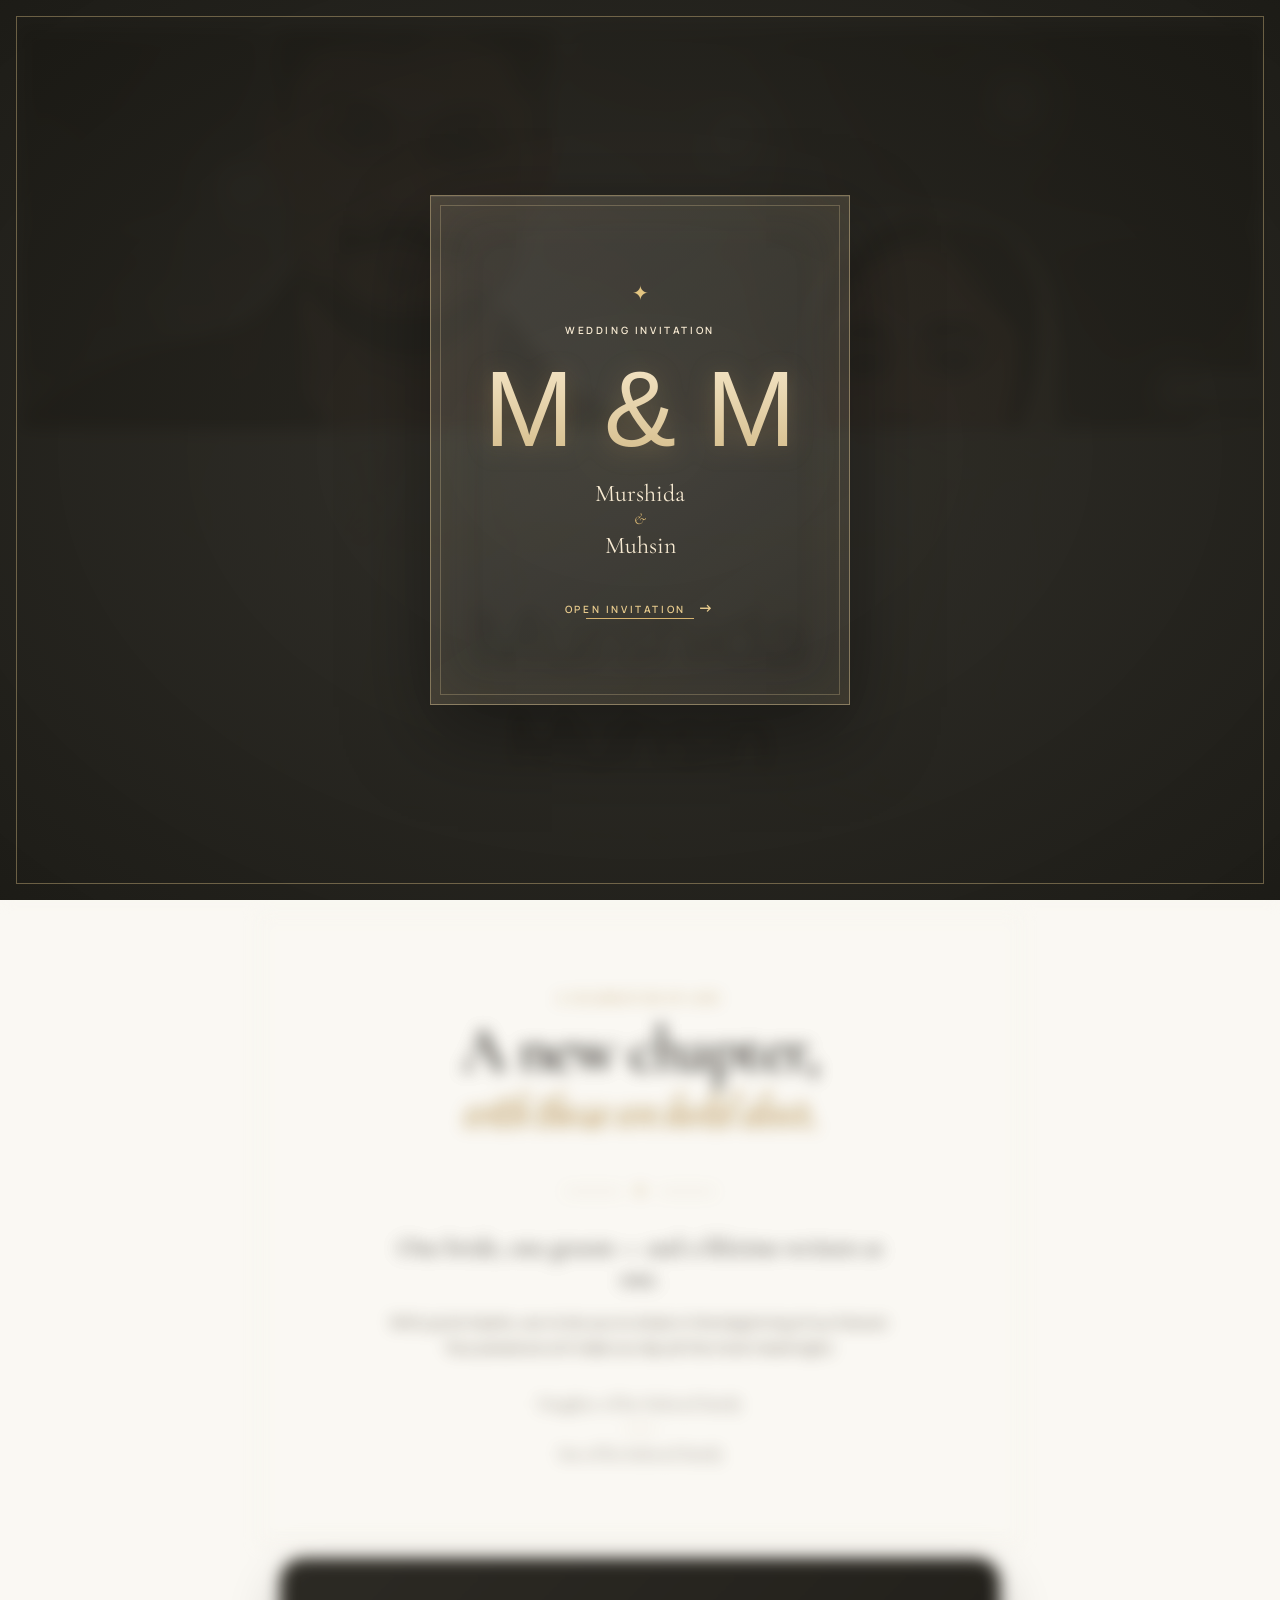
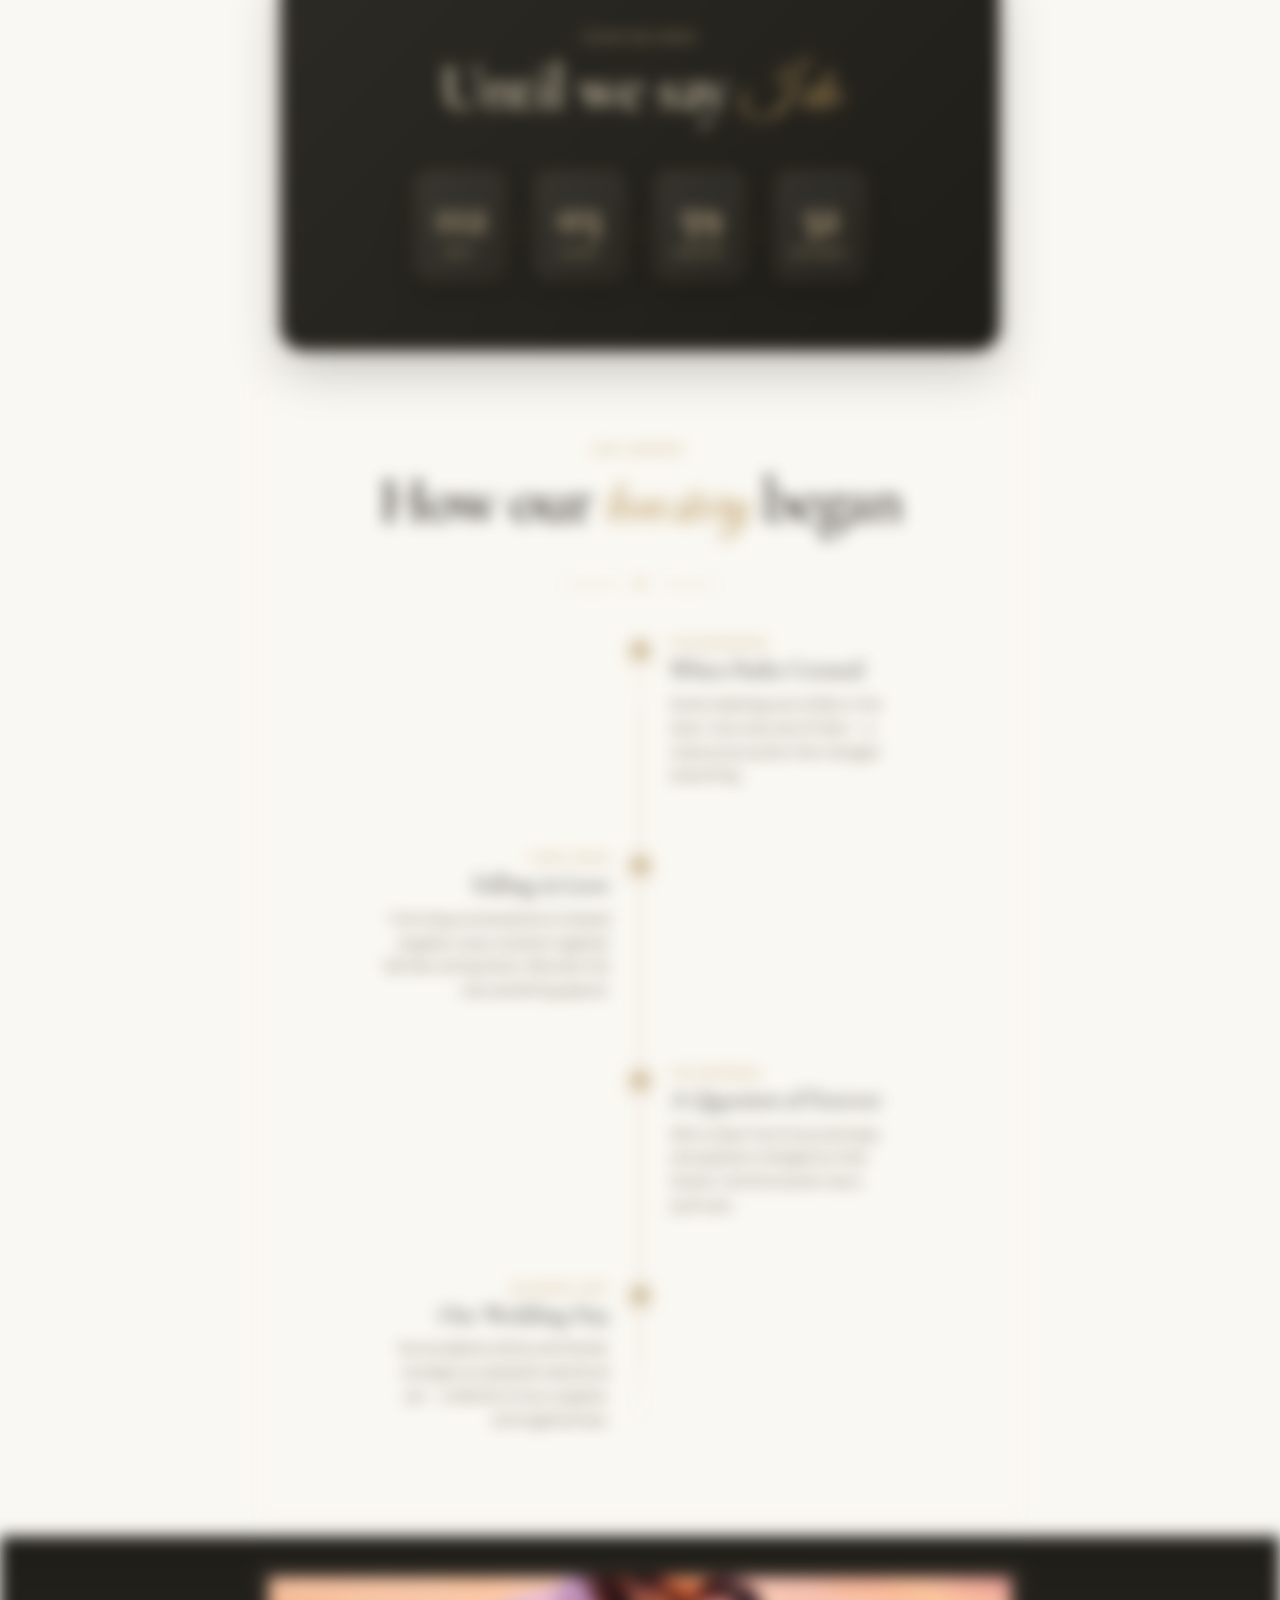
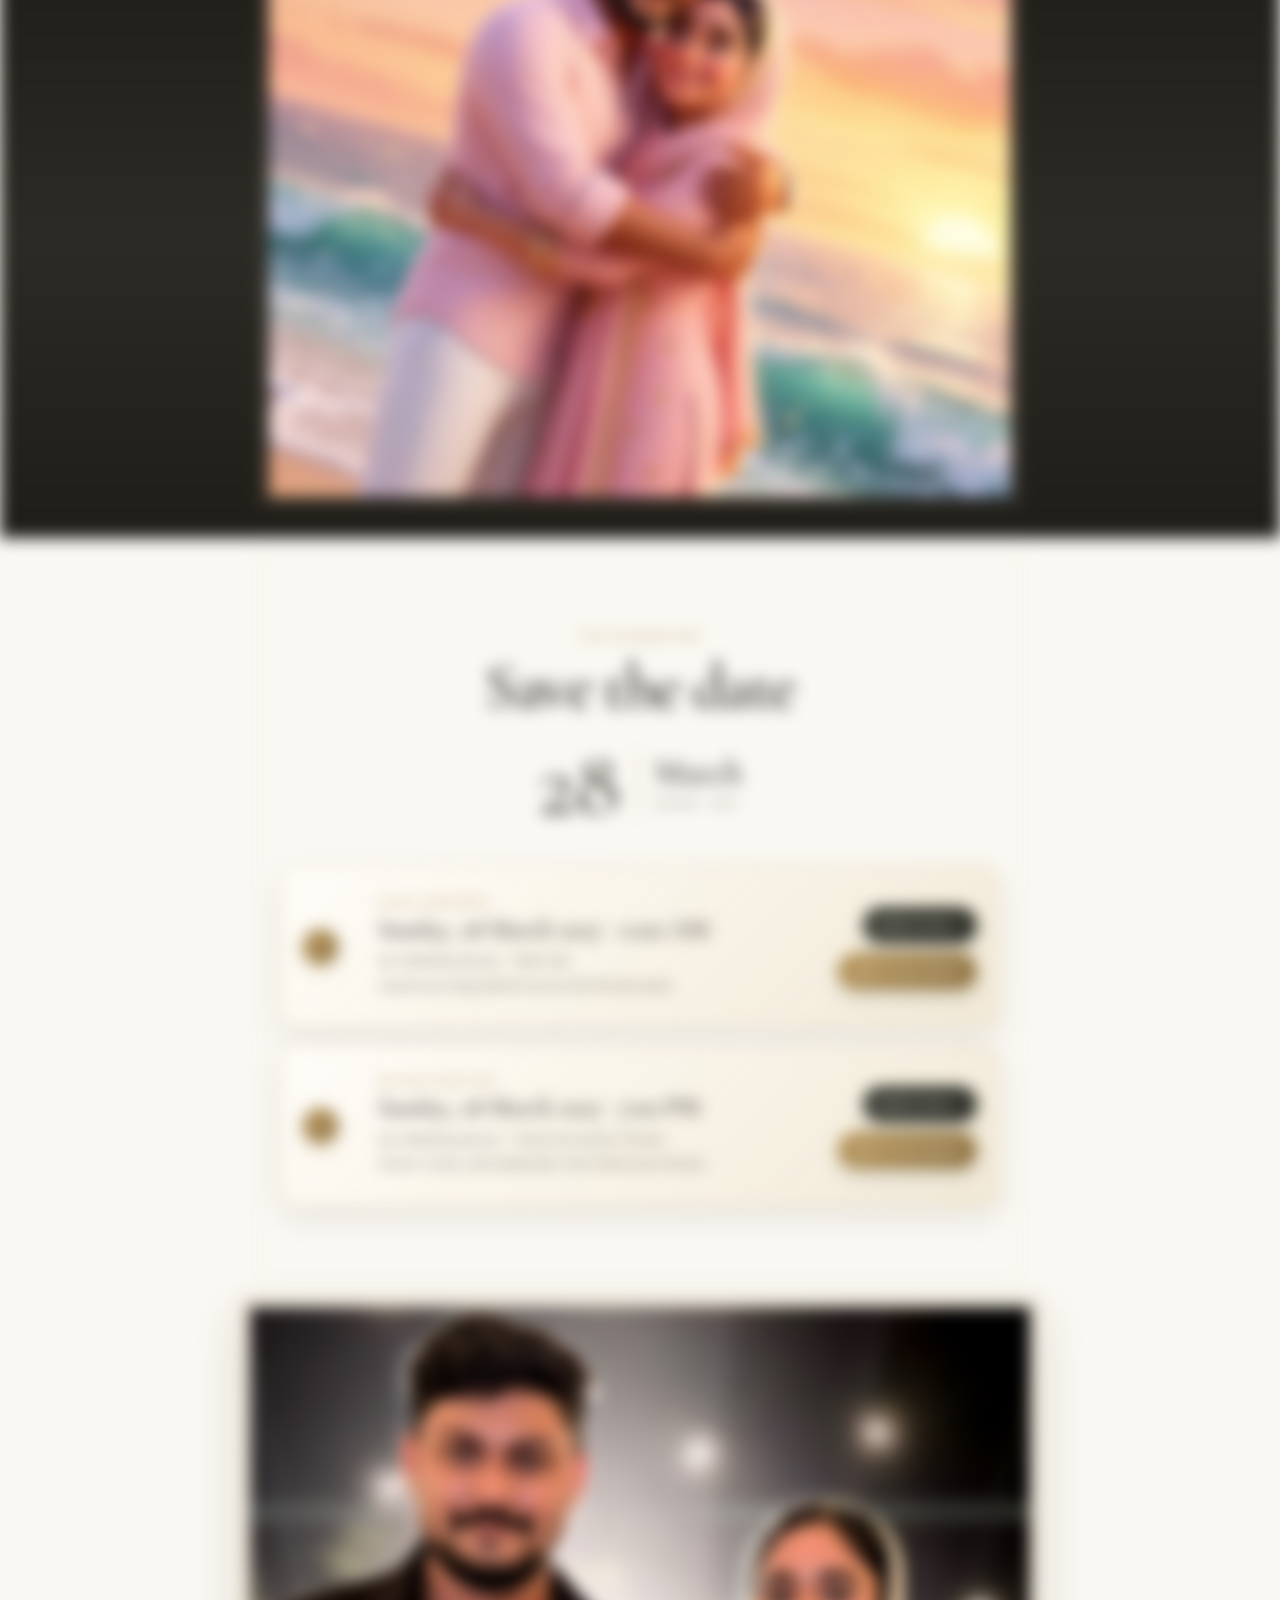
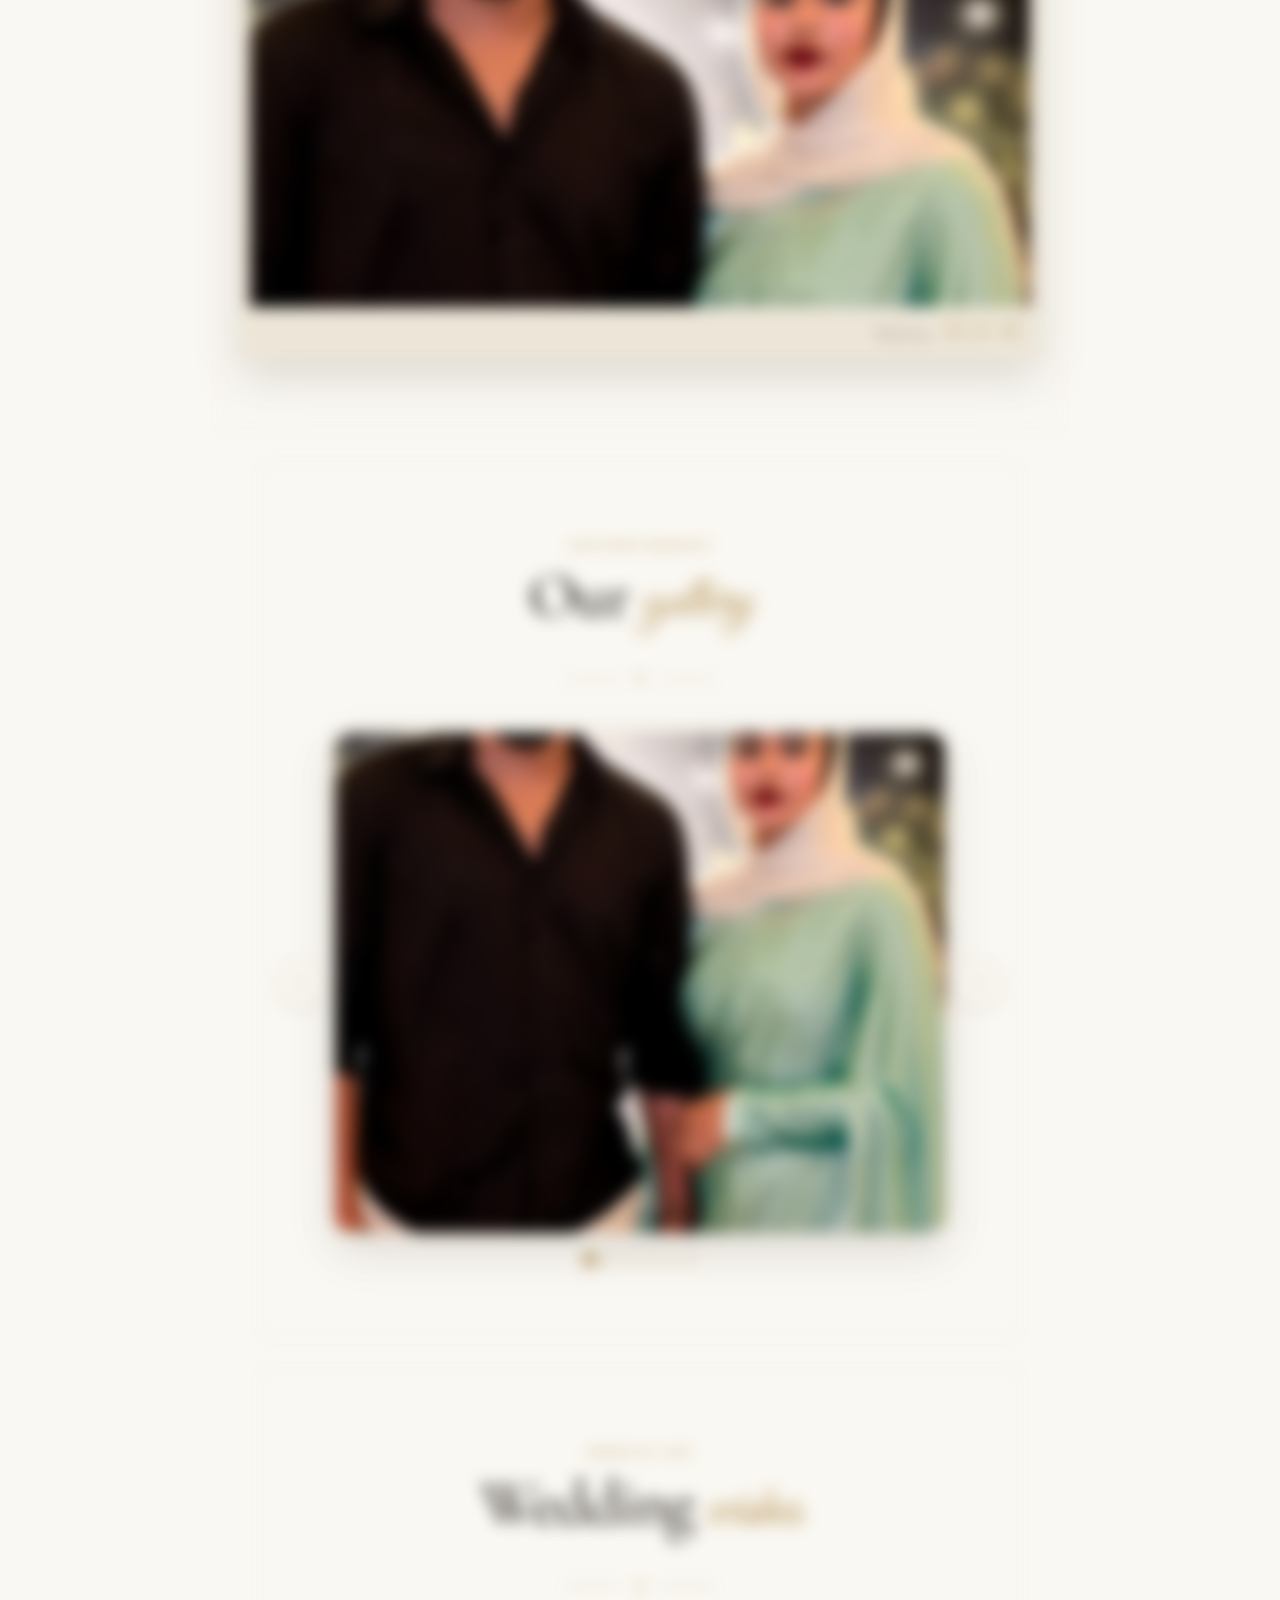
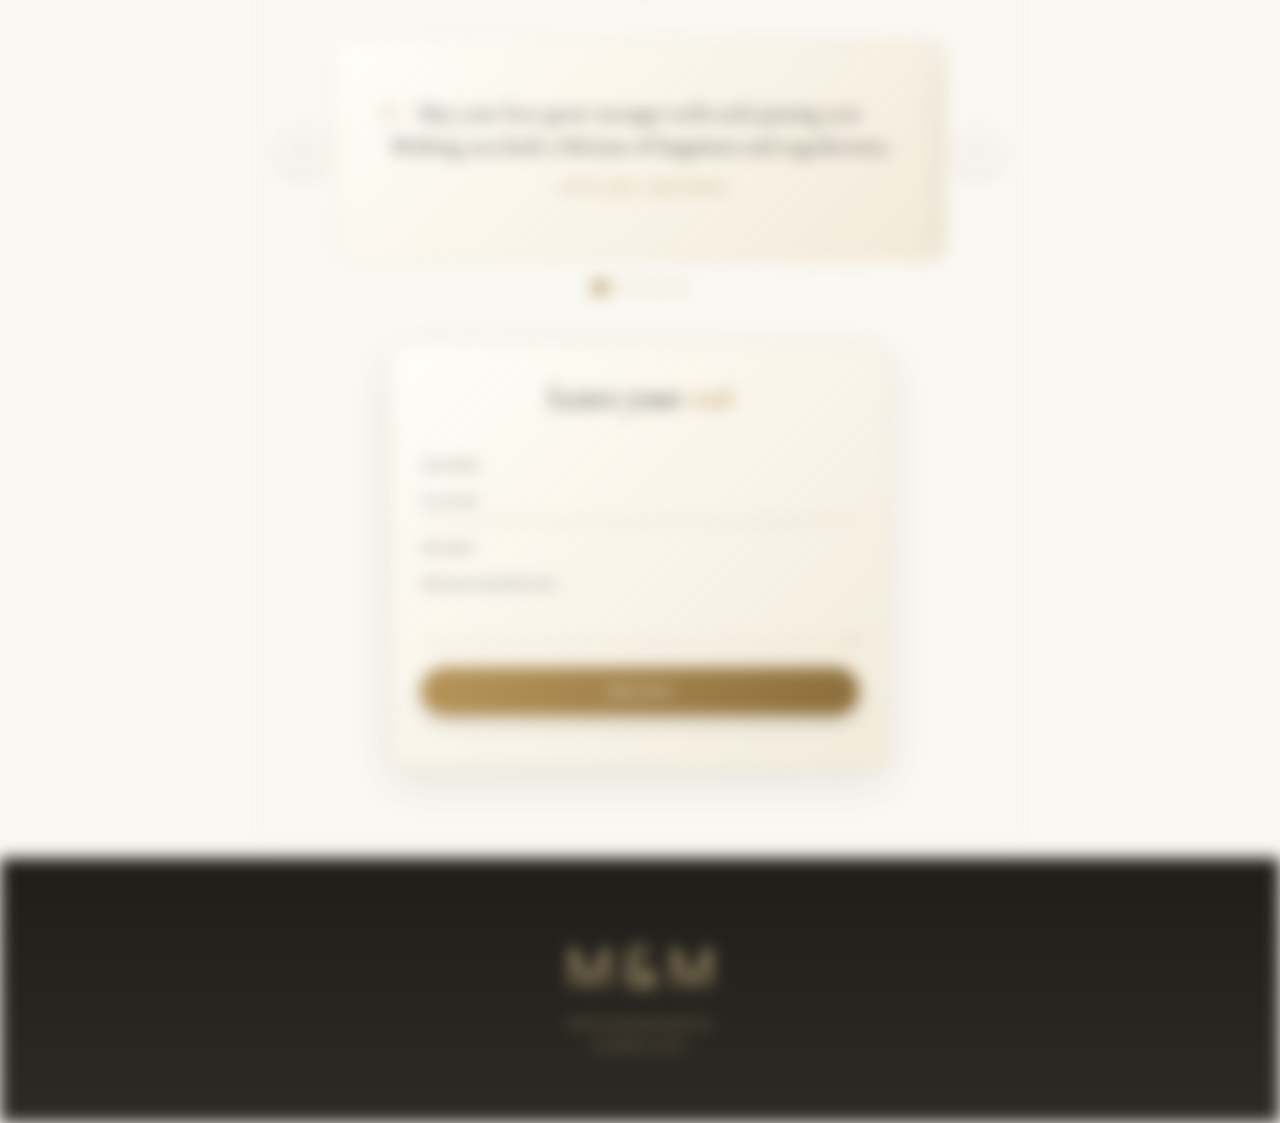
==== vercel/index.html @ 5bb5422c "update" ====
<!doctype html>
<html lang="en">
<head>
    <meta charset="UTF-8">
    <meta name="viewport" content="width=device-width,initial-scale=1">
    <meta name="theme-color" content="#34352c">
    <title>Wedding Invitation</title>
    <link rel="preconnect" href="https://fonts.googleapis.com">
    <link rel="preconnect" href="https://fonts.gstatic.com" crossorigin>
    <link href="https://fonts.googleapis.com/css2?family=Cormorant+Garamond:ital,wght@0,400;0,500;0,600;1,400&family=Great+Vibes&family=Manrope:wght@400;500;600&display=swap"
          rel="stylesheet">
<style>
:root {
    --ink: #1a1714;
    --olive: #2c2a24;
    --paper: #faf8f3;
    --sand: #ede6d8;
    --line: #c9b99a;
    --gold: #b8965a;
    --gold-light: #d4bc8a;
    --gold-dark: #8a6d3b;
    --muted: #6b6358;
    --serif: "Cormorant Garamond", Georgia, serif;
    --script: "Great Vibes", cursive;
    --sans: "Manrope", sans-serif
}

* {
    box-sizing: border-box
}

html {
    scroll-behavior: smooth
}

body {
    margin: 0;
    background: var(--paper);
    color: var(--ink);
    font: 15px/1.65 var(--sans)
}

.shell {
    width: min(100% - 40px, 720px);
    margin: auto
}

.hero {
    height: 740px;
    min-height: 650px;
    position: relative;
    isolation: isolate;
    display: grid;
    align-items: end;
    background: var(--paper);
    color: var(--ink);
    overflow: hidden
}

.hero-image, .hero-shade {
    position: absolute;
    z-index: -1
}

.hero-image {
    inset: 28px 20px 278px;
    background: url("assets/WhatsApp Image 2026-10-19 at 12.17.47 PM.jpeg") center 18%/cover;
    filter: saturate(.75) brightness(.92) contrast(1.05)
}

.hero-shade {
    inset: 28px 20px 278px;
    border: 1px solid rgba(245, 239, 225, .75);
    box-shadow: inset 0 0 0 10px rgba(26, 23, 18, .08), inset 0 0 60px rgba(184, 150, 90, .06)
}

.hero-content {
    text-align: center;
    padding-bottom: 62px
}

.eyebrow {
    margin: 0 0 14px;
    color: var(--gold);
    font-size: 10px;
    font-weight: 600;
    letter-spacing: .23em;
    text-transform: uppercase
}

.light {
    color: var(--gold)
}

.spark {
    display: block;
    color: var(--gold);
    margin-bottom: 14px
}

h1, h2, h3, p {
    margin-top: 0
}

h1 {
    margin: 0;
    display: grid;
    gap: 3px;
    line-height: .9;
    text-shadow: none
}

h1 .script {
    font-size: clamp(46px, 12vw, 78px);
    font-weight: 400
}

h1 i {
    font: 20px var(--serif);
    color: var(--gold)
}

.hero-date {
    margin: 20px 0 16px;
    font-size: 10px;
    letter-spacing: .18em;
    text-transform: uppercase;
    color: var(--muted)
}

.hero a {
    color: var(--ink);
    text-decoration: none;
    font-size: 10px;
    letter-spacing: .16em;
    text-transform: uppercase
}

.section {
    padding: 90px 0
}

.welcome, .celebration {
    text-align: center
}

.section h2 {
    font: 500 clamp(42px, 10vw, 64px)/.92 var(--serif);
    letter-spacing: -.025em;
    margin-bottom: 28px
}

.section h2 em {
    font: 400 .9em var(--script);
    color: var(--gold)
}

.rule {
    color: var(--gold);
    margin: 0 auto 28px;
    display: flex;
    align-items: center;
    gap: 12px;
    width: 150px
}

.rule:before, .rule:after {
    content: "";
    height: 1px;
    background: var(--line);
    flex: 1
}

.intro {
    font: 25px/1.22 var(--serif);
    max-width: 520px;
    margin: 0 auto 18px
}

.body-copy {
    color: var(--muted);
    max-width: 520px;
    margin-inline: auto
}

.families {
    margin-top: 32px;
    color: var(--muted);
    font: 17px var(--serif)
}

.families p {
    margin: 4px
}

.families span {
    display: block;
    width: 28px;
    height: 1px;
    background: var(--line);
    margin: 14px auto
}

.film {
    padding: 32px 20px;
    background: linear-gradient(180deg, #1f1d18 0%, var(--olive) 50%, #1f1d18 100%)
}

.film-frame {
    max-width: 760px;
    margin: auto;
    padding: 8px;
    border: 1px solid rgba(233, 218, 189, .48)
}

.film video {
    display: block;
    width: 100%;
    max-height: 520px;
    object-fit: cover
}

.date {
    display: flex;
    justify-content: center;
    align-items: center;
    gap: 17px;
    margin: 34px 0 48px
}

.date > span {
    font: 92px/.72 var(--serif);
    color: var(--olive);
    border-right: 1px solid var(--line);
    padding-right: 17px
}

.date strong, .date small {
    display: block;
    text-align: left
}

.date strong {
    font: 500 34px/1 var(--serif)
}

.date small {
    color: var(--muted);
    font-size: 10px;
    letter-spacing: .13em;
    text-transform: uppercase;
    margin-top: 5px
}

.event-list {
    border-top: 1px solid var(--line);
    text-align: left
}

.event {
    display: grid;
    grid-template-columns:40px 1fr;
    gap: 15px;
    padding: 28px 0;
    border-bottom: 1px solid var(--line)
}

.marker {
    font: 20px var(--serif);
    color: var(--gold)
}

.event-type {
    color: var(--gold);
    font-size: 10px;
    font-weight: 600;
    letter-spacing: .18em;
    text-transform: uppercase;
    margin-bottom: 5px
}

.event h3 {
    font: 500 25px/1.1 var(--serif);
    margin-bottom: 7px
}

.event p:not(.event-type) {
    color: var(--muted);
    font-size: 13px;
    margin-bottom: 3px
}

.note {
    font-style: italic
}

.actions {
    grid-column: 2;
    display: flex;
    gap: 18px;
    margin-top: 3px
}

.actions a, .actions button {
    appearance: none;
    background: none;
    border: 0;
    border-bottom: 1px solid var(--gold);
    padding: 0 0 3px;
    color: var(--ink);
    font: 10px var(--sans);
    letter-spacing: .12em;
    text-decoration: none;
    text-transform: uppercase;
    cursor: pointer
}

.portrait {
    padding-bottom: 90px
}

.portrait figure {
    margin: 0;
    position: relative;
    padding: 10px 10px 50px;
    background: var(--sand)
}

.portrait img {
    display: block;
    width: 100%;
    height: clamp(350px, 80vw, 600px);
    object-fit: cover;
    object-position: center 16%;
    filter: saturate(.85) contrast(1.05)
}

.portrait figcaption {
    position: absolute;
    right: 20px;
    bottom: 10px;
    color: var(--muted);
    font: italic 16px var(--serif)
}

.portrait .script {
    font-size: 28px;
    color: var(--gold);
    margin-left: 5px
}

form {
    max-width: 510px;
    margin: 35px auto 0;
    text-align: left;
    display: grid;
    gap: 18px
}

form > label, fieldset {
    display: grid;
    gap: 7px;
    color: var(--muted);
    font-size: 12px
}

input:not([type=radio]), select, textarea {
    width: 100%;
    padding: 10px 0;
    border: 0;
    border-bottom: 1px solid var(--line);
    border-radius: 0;
    background: transparent;
    color: var(--ink);
    font: inherit
}

input:focus, select:focus, textarea:focus {
    outline: none;
    border-color: var(--olive)
}

fieldset {
    border: 0;
    padding: 0;
    margin: 0;
    grid-template-columns:1fr 1fr;
    gap: 10px
}

legend {
    grid-column: 1/-1;
    padding: 0
}

.submit {
    margin-top: 7px;
    border: 0;
    background: linear-gradient(135deg, var(--gold) 0%, var(--gold-dark) 100%);
    color: #fff;
    padding: 15px;
    cursor: pointer;
    font: 600 10px var(--sans);
    letter-spacing: .19em;
    text-transform: uppercase
}

footer {
    padding: 64px 20px;
    background: linear-gradient(180deg, #1f1d18 0%, var(--olive) 100%);
    color: var(--gold-light);
    text-align: center
}

footer .script {
    font-size: 54px
}

footer p {
    margin: 5px 0;
    font-size: 10px;
    letter-spacing: .16em;
    text-transform: uppercase
}

.sheet {
    position: fixed;
    inset: 0;
    z-index: 5;
    display: grid;
    place-items: center;
    padding: 20px;
    background: rgba(29, 27, 23, .66)
}

.sheet[hidden] {
    display: none
}

.card {
    position: relative;
    width: min(420px, 100%);
    padding: 48px 32px;
    background: var(--paper);
    text-align: center
}

.card h3 {
    font: 500 28px/1.1 var(--serif)
}

.card a, .card button:not(#calClose) {
    display: block;
    width: 100%;
    margin-top: 12px;
    padding: 14px;
    border: 0;
    background: var(--olive);
    color: white;
    text-decoration: none;
    cursor: pointer;
    font: 600 10px var(--sans);
    letter-spacing: .14em;
    text-transform: uppercase
}

.card button:not(#calClose) {
    background: transparent;
    border: 1px solid var(--olive);
    color: var(--olive)
}

#calClose {
    position: absolute;
    right: 14px;
    top: 10px;
    border: 0;
    background: none;
    color: var(--muted);
    font-size: 28px;
    cursor: pointer
}

@media (min-width: 760px) {
    .event {
        grid-template-columns:60px 1fr auto;
        align-items: center
    }

    .actions {
        grid-column: auto;
        flex-direction: column;
        align-items: flex-end
    }

    .portrait {
        width: min(100% - 80px, 800px)
    }
}

/* Keep the invitation copy beneath the framed portrait on the cover. */
.hero {
    height: 900px !important;
}

.hero-image, .hero-shade {
    bottom: 470px !important;
}

.hero-content {
    position: absolute !important;
    left: 20px;
    right: 20px;
    bottom: 52px;
    padding-bottom: 0 !important;
}

/* Refined motion and atmospheric details */
.hero::before, .hero::after {
    content: "";
    position: absolute;
    z-index: 0;
    width: 150px;
    height: 150px;
    border-radius: 50%;
    pointer-events: none;
    filter: blur(4px);
    opacity: .55;
    background: radial-gradient(circle, rgba(230, 205, 150, .5), transparent 68%);
    animation: drift 11s ease-in-out infinite
}

.hero::before {
    left: -48px;
    top: 95px
}

.hero::after {
    right: -55px;
    top: 265px;
    animation-delay: -5s
}

.hero-content {
    z-index: 1
}

.hero-image {
    animation: portraitIn 1.8s cubic-bezier(.2, .75, .2, 1) both
}

.hero-shade {
    animation: frameGlow 4s ease-in-out infinite
}

.spark {
    animation: twinkle 2.8s ease-in-out infinite
}

.hero h1 .script {
    animation: nameRise 1.1s .4s both
}

.hero h1 i {
    animation: nameRise 1.1s .58s both
}

.hero-date, .hero a {
    animation: nameRise 1.1s .72s both
}

.film-frame {
    overflow: hidden
}

.film video {
    animation: slowZoom 13s ease-in-out infinite alternate
}

.portrait figure {
    overflow: hidden
}

.portrait img {
    transition: transform 1s ease;
    animation: slowZoom 18s ease-in-out infinite alternate
}

.portrait figure:hover img {
    transform: scale(1.035)
}

.event {
    transition: transform .35s ease, background .35s ease
}

.event:hover {
    transform: translateX(7px);
    background: rgba(232, 223, 207, .3)
}

.actions a, .actions button, .submit {
    transition: transform .25s ease, background .25s ease, color .25s ease
}

.actions a:hover, .actions button:hover {
    transform: translateY(-2px);
    color: var(--gold)
}

.submit:hover {
    transform: translateY(-3px);
    box-shadow: 0 12px 22px rgba(52, 53, 44, .2)
}

.reveal {
    opacity: 0;
    transform: translateY(28px);
    transition: opacity .8s ease, transform .8s cubic-bezier(.2, .75, .2, 1)
}

.reveal.is-visible {
    opacity: 1;
    transform: none
}

@keyframes portraitIn {
    from {
        opacity: 0;
        transform: scale(1.06)
    }
    to {
        opacity: 1;
        transform: scale(1)
    }
}

@keyframes nameRise {
    from {
        opacity: 0;
        transform: translateY(18px)
    }
    to {
        opacity: 1;
        transform: none
    }
}

@keyframes twinkle {
    0%, 100% {
        opacity: .55;
        transform: scale(.8)
    }
    50% {
        opacity: 1;
        transform: scale(1.45)
    }
}

@keyframes drift {
    0%, 100% {
        transform: translate3d(0, 0, 0) scale(.9)
    }
    50% {
        transform: translate3d(24px, -16px, 0) scale(1.15)
    }
}

@keyframes frameGlow {
    0%, 100% {
        box-shadow: inset 0 0 0 10px rgba(26, 23, 18, .12)
    }
    50% {
        box-shadow: inset 0 0 0 10px rgba(224, 196, 139, .36)
    }
}

@keyframes slowZoom {
    from {
        transform: scale(1)
    }
    to {
        transform: scale(1.045)
    }
}

@media (prefers-reduced-motion: reduce) {
    *, *::before, *::after {
        animation-duration: .01ms !important;
        animation-iteration-count: 1 !important;
        transition-duration: .01ms !important
    }
}

/* Faded photo atmosphere and falling petals */
.photo-atmosphere {
    position: fixed;
    inset: 0;
    z-index: -2;
    pointer-events: none;
    overflow: hidden;
    background: linear-gradient(rgba(247, 244, 237, .64), rgba(247, 244, 237, .72)), url("assets/Agent Image - Create a high-end 3D CG animated frame in a Pixar and Illumination feature-film style.png") left 12% top 10%/45% auto no-repeat, url("assets/Agent Image - Create a high-end 3D CG animated key frame in a Pixar and Illumination feature-film st(1).png") right 8% center/36% auto no-repeat, url("assets/Agent Image - Create a high-end 3D CG animated frame in a Pixar and Illumination feature-film style(1).png") left 6% bottom 8%/34% auto no-repeat;
    filter: sepia(.1) saturate(.82);
    opacity: .58
}

.photo-atmosphere::before, .photo-atmosphere::after {
    content: "";
    position: absolute;
    width: 44vw;
    height: 44vw;
    border-radius: 50%;
    filter: blur(34px);
    opacity: .36;
    background: #efe1c7;
    animation: ambientFloat 18s ease-in-out infinite
}

.photo-atmosphere::before {
    left: -16vw;
    top: 14vh
}

.photo-atmosphere::after {
    right: -14vw;
    bottom: 8vh;
    background: #d8dfd0;
    animation-delay: -9s
}

.hero, .film, footer {
    background-color: transparent !important
}

.hero {
    background: rgba(247, 244, 237, .32) !important
}

.section, .portrait {
    position: relative
}

.section::before, .portrait::before {
    content: "";
    position: absolute;
    inset: 16px -20px;
    z-index: -1;
    background: rgba(250, 248, 243, .55);
    border: 1px solid rgba(184, 150, 90, .15);
    pointer-events: none
}

.petal-layer {
    position: fixed;
    inset: 0;
    z-index: 10;
    pointer-events: none;
    overflow: hidden
}

.petal {
    position: absolute;
    top: -40px;
    width: 12px;
    height: 17px;
    border-radius: 100% 0 100% 0;
    background: linear-gradient(135deg, #fff2ee, #cb8794);
    box-shadow: 0 2px 7px rgba(103, 56, 67, .14);
    opacity: .78;
    animation: petalFall var(--fall-time) linear forwards
}

.petal.gold {
    background: linear-gradient(135deg, #fff4cf, #c6a151)
}

@keyframes petalFall {
    to {
        transform: translate3d(var(--drift), 110vh, 0) rotate(var(--spin));
        opacity: 0
    }
}

@keyframes ambientFloat {
    0%, 100% {
        transform: translate3d(0, 0, 0) scale(.9)
    }
    50% {
        transform: translate3d(8vw, -4vh, 0) scale(1.14)
    }
}

/* A fuller, natural floral shower — varied petals drift, turn, and catch the light. */
.petal-layer {
    z-index: 20 !important
}

.petal {
    width: 15px !important;
    height: 22px !important;
    opacity: .88 !important;
    border-radius: 100% 0 100% 0 !important;
    transform-origin: center bottom;
    filter: drop-shadow(0 4px 4px rgba(113, 58, 73, .14));
    animation: floralFall var(--fall-time) cubic-bezier(.32, .05, .63, .94) forwards !important
}

.petal::before {
    content: "";
    position: absolute;
    inset: 3px 7px 3px 2px;
    border-radius: 100%;
    background: linear-gradient(120deg, rgba(255, 255, 255, .8), transparent 70%);
    transform: rotate(-24deg)
}

.petal.gold {
    box-shadow: 0 0 12px rgba(224, 190, 105, .34)
}

@keyframes floralFall {
    0% {
        opacity: 0;
        transform: translate3d(0, -28px, 0) rotate(0deg) scale(var(--scale))
    }
    7% {
        opacity: .9
    }
    28% {
        transform: translate3d(calc(var(--drift) * -.22), 28vh, 0) rotate(calc(var(--spin) * .25)) scale(var(--scale))
    }
    56% {
        transform: translate3d(calc(var(--drift) * .42), 57vh, 0) rotate(calc(var(--spin) * .58)) scale(var(--scale))
    }
    78% {
        transform: translate3d(calc(var(--drift) * -.15), 79vh, 0) rotate(calc(var(--spin) * .82)) scale(var(--scale))
    }
    100% {
        opacity: 0;
        transform: translate3d(var(--drift), 110vh, 0) rotate(var(--spin)) scale(var(--scale))
    }
}

/* Elevated cards and polished interactive controls */
.event-list {
    border: 0 !important;
    display: grid;
    gap: 16px
}

.event {
    position: relative;
    overflow: hidden;
    border: 1px solid rgba(184, 150, 90, .35) !important;
    border-radius: 18px;
    padding: 28px 22px !important;
    background: linear-gradient(135deg, rgba(255, 253, 248, .92), rgba(237, 225, 200, .65));
    box-shadow: 0 12px 26px rgba(69, 58, 43, .1), inset 0 1px 0 rgba(255, 255, 255, .6);
    transition: transform .42s cubic-bezier(.2, .75, .2, 1), box-shadow .42s ease, border-color .42s ease !important
}

.event::before {
    content: "";
    position: absolute;
    inset: 0;
    background: linear-gradient(115deg, transparent 28%, rgba(255, 255, 255, .72) 47%, transparent 64%);
    transform: translateX(-140%);
    transition: transform .8s ease;
    pointer-events: none
}

.event:hover {
    transform: translateY(-7px) !important;
    border-color: var(--gold) !important;
    background: linear-gradient(135deg, rgba(255, 253, 248, .98), rgba(240, 228, 205, .8));
    box-shadow: 0 22px 40px rgba(184, 150, 90, .2), inset 0 1px 0 rgba(255, 255, 255, .8) !important
}

.event:hover::before {
    transform: translateX(140%)
}

.event:hover .marker {
    transform: rotate(-8deg) scale(1.14)
}

.marker {
    display: grid;
    place-items: center;
    width: 35px;
    height: 35px;
    border-radius: 50%;
    background: linear-gradient(135deg, var(--gold) 0%, var(--gold-dark) 100%);
    color: #fff !important;
    font-size: 14px !important;
    box-shadow: 0 6px 14px rgba(184, 150, 90, .35);
    transition: transform .35s ease
}

.actions {
    gap: 10px !important
}

.actions a, .actions button, .submit, .card a, .card button:not(#calClose) {
    position: relative;
    overflow: hidden;
    border: 1px solid transparent !important;
    border-radius: 999px !important;
    padding: 10px 15px !important;
    background: linear-gradient(135deg, #3e4036, #272820) !important;
    color: #fff !important;
    box-shadow: 0 8px 15px rgba(52, 53, 44, .18);
    font-weight: 600 !important;
    letter-spacing: .11em !important;
    transition: transform .3s cubic-bezier(.2, .75, .2, 1), box-shadow .3s ease, filter .3s ease !important
}

.actions a::before, .actions button::before, .submit::before, .card a::before, .card button:not(#calClose)::before {
    content: "";
    position: absolute;
    top: -50%;
    left: -80%;
    width: 35%;
    height: 200%;
    background: linear-gradient(105deg, transparent, rgba(255, 255, 255, .5), transparent);
    transform: rotate(25deg);
    transition: left .6s ease
}

.actions a:hover, .actions button:hover, .submit:hover, .card a:hover, .card button:not(#calClose):hover {
    color: #fff !important;
    filter: brightness(1.13);
    transform: translateY(-4px) scale(1.02) !important;
    box-shadow: 0 14px 22px rgba(52, 53, 44, .28) !important
}

.actions a:hover::before, .actions button:hover::before, .submit:hover::before, .card a:hover::before, .card button:not(#calClose):hover::before {
    left: 150%
}

.actions button {
    background: linear-gradient(135deg, var(--gold) 0%, var(--gold-dark) 100%) !important
}

.submit {
    width: 100%;
    padding: 16px !important;
    background: linear-gradient(135deg, var(--gold) 0%, var(--gold-dark) 100%) !important
}

.submit:active, .actions a:active, .actions button:active {
    transform: translateY(-1px) scale(.98) !important
}

.portrait figure {
    box-shadow: 0 20px 42px rgba(69, 58, 43, .16), inset 0 0 0 1px rgba(184, 150, 90, .15)
}

.card {
    border-radius: 22px;
    box-shadow: 0 24px 60px rgba(30, 28, 23, .24), inset 0 1px 0 rgba(255, 255, 255, .5);
    background: linear-gradient(180deg, #fff 0%, var(--paper) 100%)
}

/* Deliberate opening interaction and quick chapter navigation */
body.is-locked {
    overflow: hidden
}

.is-locked main, .is-locked footer, .is-locked .quick-nav {
    filter: blur(8px);
    pointer-events: none;
    user-select: none
}

.invitation-gate {
    position: fixed;
    inset: 0;
    z-index: 60;
    display: grid;
    place-items: center;
    padding: 24px;
    background: radial-gradient(ellipse at center, rgba(44, 42, 36, .96) 0%, rgba(26, 25, 20, .99) 100%);
    transition: opacity .75s ease, visibility .75s ease
}

.invitation-gate::before {
    content: "";
    position: absolute;
    inset: 16px;
    border: 1px solid rgba(225, 198, 139, .4);
    pointer-events: none
}

.invitation-gate.opened {
    opacity: 0;
    visibility: hidden
}

.gate-card {
    position: relative;
    width: min(100%, 420px);
    min-height: 510px;
    padding: 54px 30px;
    border: 1px solid rgba(212, 188, 138, .5);
    background: linear-gradient(145deg, rgba(255, 249, 233, .12) 0%, rgba(255, 249, 233, .04) 100%);
    box-shadow: 0 30px 80px rgba(0, 0, 0, .4), inset 0 0 60px rgba(184, 150, 90, .1), inset 0 1px 0 rgba(255, 255, 255, .08);
    color: #f7ead2;
    cursor: pointer;
    display: flex;
    flex-direction: column;
    justify-content: center;
    align-items: center;
    gap: 18px;
    transition: transform .5s cubic-bezier(.2, .75, .2, 1), box-shadow .5s ease
}

.gate-card::before {
    content: "";
    position: absolute;
    inset: 9px;
    border: 1px solid rgba(235, 212, 158, .26)
}

.gate-card:hover {
    transform: translateY(-8px) scale(1.015);
    box-shadow: 0 42px 80px rgba(0, 0, 0, .5), inset 0 0 70px rgba(184, 150, 90, .16), inset 0 1px 0 rgba(255, 255, 255, .12)
}

.gate-flourish {
    color: #e3c581;
    font-size: 20px;
    animation: twinkle 2.8s infinite
}

.gate-label, .gate-open {
    font: 600 10px var(--sans);
    letter-spacing: .26em;
    text-transform: uppercase
}

.gate-card strong {
    font-size: clamp(68px, 18vw, 108px);
    font-weight: 400;
    line-height: 1;
    background: linear-gradient(180deg, #f5e6c8 0%, #d4bc8a 100%);
    -webkit-background-clip: text;
    -webkit-text-fill-color: transparent;
    background-clip: text;
    filter: drop-shadow(0 3px 12px rgba(184, 150, 90, .3))
}

.gate-names {
    display: grid;
    gap: 4px;
    font: 24px/1.1 var(--serif);
    text-align: center
}

.gate-names i {
    font-size: 16px;
    color: #d6b471
}

.gate-open {
    position: relative;
    margin-top: 20px;
    color: #e9cc8e
}

.gate-open::after {
    content: "";
    display: block;
    height: 1px;
    background: #d6b471;
    transform: scaleX(.72);
    transform-origin: center;
    transition: transform .3s ease
}

.gate-card:hover .gate-open::after {
    transform: scaleX(1)
}

.gate-open b {
    font-size: 15px;
    margin-left: 7px
}

.quick-nav {
    position: fixed;
    right: 16px;
    top: 50%;
    z-index: 25;
    display: grid;
    gap: 8px;
    transform: translateY(-50%)
}

.quick-nav a {
    padding: 9px 11px;
    border: 1px solid rgba(184, 150, 90, .35);
    border-radius: 999px;
    background: rgba(250, 248, 243, .85);
    backdrop-filter: blur(10px);
    box-shadow: 0 4px 12px rgba(69, 58, 43, .08);
    color: var(--olive);
    font: 600 9px var(--sans);
    letter-spacing: .12em;
    text-decoration: none;
    text-transform: uppercase;
    transition: transform .25s ease, background .25s ease, border-color .25s ease
}

.quick-nav a:hover {
    transform: translateX(-5px);
    background: linear-gradient(135deg, var(--gold) 0%, var(--gold-dark) 100%);
    border-color: var(--gold);
    color: #fff
}

@media (max-width: 520px) {
    .quick-nav {
        right: 10px
    }

    .quick-nav a {
        padding: 8px 9px;
        font-size: 8px
    }
}


/* ── Countdown Timer ── */
.countdown-section {
    text-align: center;
    background: linear-gradient(135deg, #2c2a24 0%, #1f1d18 100%);
    color: #f5e8c9;
    border-radius: 24px;
    margin: 0 auto;
    padding: 70px 20px !important;
    position: relative;
    overflow: hidden;
    border: 1px solid rgba(184, 150, 90, .2);
    box-shadow: 0 20px 50px rgba(0, 0, 0, .2)
}

.countdown-section::before {
    content: "";
    position: absolute;
    inset: 0;
    background: radial-gradient(ellipse at 30% 20%, rgba(184, 150, 90, .15), transparent 60%),
                radial-gradient(ellipse at 70% 80%, rgba(184, 150, 90, .1), transparent 50%);
    pointer-events: none;
}

.countdown-section h2 {
    color: #f5e8c9;
}

.countdown-section .eyebrow {
    color: var(--gold-light);
}

.countdown {
    display: flex;
    justify-content: center;
    align-items: center;
    gap: 12px;
    margin-top: 40px;
    flex-wrap: wrap;
}

.countdown-unit {
    display: flex;
    flex-direction: column;
    align-items: center;
    min-width: 90px;
    padding: 20px 16px;
    border: 1px solid rgba(184, 150, 90, .3);
    border-radius: 16px;
    background: linear-gradient(135deg, rgba(255, 253, 248, .08), rgba(255, 253, 248, .03));
    backdrop-filter: blur(8px);
    box-shadow: 0 8px 24px rgba(0, 0, 0, .2), inset 0 1px 0 rgba(255, 255, 255, .06);
    transition: transform .3s ease, border-color .3s ease;
}

.countdown-unit:hover {
    transform: translateY(-4px);
    border-color: var(--gold);
}

.countdown-number {
    font: 600 48px/1 var(--serif);
    background: linear-gradient(180deg, #f5e6c8 0%, #d4bc8a 100%);
    -webkit-background-clip: text;
    -webkit-text-fill-color: transparent;
    background-clip: text;
    filter: drop-shadow(0 2px 8px rgba(184, 150, 90, .25));
}

.countdown-label {
    font: 600 9px var(--sans);
    letter-spacing: .2em;
    text-transform: uppercase;
    color: var(--gold-light);
    margin-top: 6px;
}

.countdown-separator {
    font: 500 32px var(--serif);
    color: var(--gold);
    opacity: .45;
}

/* ── Story Timeline ── */
.story-section {
    text-align: center;
}

.timeline {
    position: relative;
    max-width: 600px;
    margin: 40px auto 0;
    padding-left: 0;
}

.timeline::before {
    content: "";
    position: absolute;
    left: 50%;
    top: 0;
    bottom: 0;
    width: 1px;
    background: linear-gradient(to bottom, transparent, var(--line) 10%, var(--line) 90%, transparent);
    transform: translateX(-50%);
}

.timeline-item {
    position: relative;
    padding: 0 40px 50px;
    text-align: left;
}

.timeline-item:last-child {
    padding-bottom: 0;
}

.timeline-item:nth-child(odd) {
    padding-left: calc(50% + 30px);
}

.timeline-item:nth-child(even) {
    padding-right: calc(50% + 30px);
    text-align: right;
}

.timeline-dot {
    position: absolute;
    left: 50%;
    top: 6px;
    width: 16px;
    height: 16px;
    border-radius: 50%;
    background: linear-gradient(135deg, var(--gold) 0%, var(--gold-dark) 100%);
    border: 3px solid var(--paper);
    box-shadow: 0 0 0 2px var(--gold), 0 4px 14px rgba(184, 150, 90, .4);
    transform: translateX(-50%);
    z-index: 1;
}

.timeline-date {
    font: 600 10px var(--sans);
    letter-spacing: .18em;
    text-transform: uppercase;
    color: var(--gold);
    margin-bottom: 6px;
}

.timeline-title {
    font: 500 24px/1.15 var(--serif);
    margin-bottom: 8px;
    color: var(--olive);
}

.timeline-text {
    color: var(--muted);
    font-size: 14px;
    line-height: 1.7;
}

/* ── Gallery Carousel ── */
.gallery-section {
    text-align: center;
}

.gallery-carousel {
    position: relative;
    margin: 40px auto 0;
    display: flex;
    align-items: center;
    gap: 10px;
}

.gallery-track-wrapper {
    overflow: hidden;
    border-radius: 18px;
    flex: 1;
    box-shadow: 0 16px 44px rgba(69, 58, 43, .16);
    border: 1px solid rgba(184, 150, 90, .3);
}

.gallery-track {
    display: flex;
    transition: transform .6s cubic-bezier(.2, .75, .2, 1);
}

.gallery-slide {
    min-width: 100%;
    position: relative;
}

.gallery-slide img {
    display: block;
    width: 100%;
    height: clamp(280px, 60vw, 500px);
    object-fit: cover;
    filter: saturate(.88) contrast(1.03);
    transition: filter .4s ease;
}

.gallery-slide:hover img {
    filter: saturate(1);
}

.gallery-slide .slide-caption {
    position: absolute;
    bottom: 0;
    left: 0;
    right: 0;
    padding: 40px 20px 18px;
    background: linear-gradient(transparent, rgba(26, 23, 18, .6));
    color: #f5e8c9;
    font: italic 16px var(--serif);
}

/* ── Wishes Carousel ── */
.wishes-section {
    text-align: center;
}

.wishes-carousel {
    position: relative;
    margin: 40px auto 0;
    display: flex;
    align-items: center;
    gap: 10px;
}

.wishes-track-wrapper {
    overflow: hidden;
    border-radius: 18px;
    flex: 1;
}

.wishes-track {
    display: flex;
    transition: transform .6s cubic-bezier(.2, .75, .2, 1);
}

.wish-card {
    min-width: 100%;
    padding: 40px 30px;
    border: 1px solid rgba(184, 150, 90, .25);
    border-radius: 18px;
    background: linear-gradient(135deg, rgba(255, 253, 248, .95), rgba(237, 225, 200, .6));
    box-shadow: 0 12px 32px rgba(69, 58, 43, .1), inset 0 1px 0 rgba(255, 255, 255, .5);
    text-align: center;
    display: flex;
    flex-direction: column;
    align-items: center;
    justify-content: center;
    min-height: 220px;
}

.wish-card .wish-quote {
    font: 22px/1.5 var(--serif);
    color: var(--ink);
    max-width: 500px;
    margin: 0 0 16px;
    position: relative;
}

.wish-card .wish-quote::before {
    content: "\201C";
    font-size: 60px;
    color: var(--gold);
    opacity: .45;
    position: absolute;
    top: -20px;
    left: -10px;
    font-family: var(--serif);
}

.wish-card .wish-author {
    font: 600 11px var(--sans);
    letter-spacing: .14em;
    text-transform: uppercase;
    color: var(--gold);
}

/* ── Carousel Buttons & Dots ── */
.carousel-btn {
    appearance: none;
    width: 44px;
    height: 44px;
    border: 1px solid rgba(184, 150, 90, .4);
    border-radius: 50%;
    background: rgba(250, 248, 243, .9);
    backdrop-filter: blur(8px);
    color: var(--gold-dark);
    font-size: 22px;
    cursor: pointer;
    display: grid;
    place-items: center;
    transition: transform .25s ease, background .25s ease, color .25s ease, box-shadow .25s ease;
    box-shadow: 0 4px 14px rgba(69, 58, 43, .1);
    flex-shrink: 0;
}

.carousel-btn:hover {
    background: linear-gradient(135deg, var(--gold) 0%, var(--gold-dark) 100%);
    border-color: var(--gold);
    color: #fff;
    transform: scale(1.1);
    box-shadow: 0 6px 18px rgba(184, 150, 90, .35);
}

.carousel-dots {
    display: flex;
    justify-content: center;
    gap: 10px;
    margin-top: 20px;
}

.carousel-dot {
    width: 10px;
    height: 10px;
    border-radius: 50%;
    border: 1px solid var(--gold);
    background: transparent;
    cursor: pointer;
    transition: background .3s ease, transform .3s ease, box-shadow .3s ease;
    padding: 0;
}

.carousel-dot.active {
    background: linear-gradient(135deg, var(--gold) 0%, var(--gold-dark) 100%);
    border-color: var(--gold);
    transform: scale(1.3);
    box-shadow: 0 2px 8px rgba(184, 150, 90, .4);
}

/* ── Wish Form ── */
.wish-form-wrapper {
    max-width: 500px;
    margin: 50px auto 0;
    padding: 36px 30px;
    border: 1px solid rgba(184, 150, 90, .3);
    border-radius: 20px;
    background: linear-gradient(135deg, rgba(255, 253, 248, .95), rgba(237, 225, 200, .55));
    box-shadow: 0 16px 40px rgba(69, 58, 43, .1), inset 0 1px 0 rgba(255, 255, 255, .6);
    text-align: center;
}

.wish-form-title {
    font: 500 32px/1.1 var(--serif);
    margin-bottom: 24px;
    color: var(--olive);
}

.wish-form-title em {
    font: 400 1em var(--script);
    color: var(--gold);
}

#wishForm {
    display: grid;
    gap: 16px;
    text-align: left;
}

#wishForm > label {
    display: grid;
    gap: 6px;
    color: var(--muted);
    font-size: 12px;
}

#wishForm input, #wishForm textarea {
    width: 100%;
    padding: 10px 0;
    border: 0;
    border-bottom: 1px solid var(--line);
    border-radius: 0;
    background: transparent;
    color: var(--ink);
    font: inherit;
}

#wishForm input:focus, #wishForm textarea:focus {
    outline: none;
    border-color: var(--gold);
}

#wishStatus {
    margin: 0;
    text-align: center;
    color: var(--gold);
    font-size: 13px;
}

/* ── Responsive ── */
@media (max-width: 600px) {
    .countdown {
        gap: 8px;
    }

    .countdown-unit {
        min-width: 70px;
        padding: 14px 10px;
    }

    .countdown-number {
        font-size: 32px;
    }

    .countdown-separator {
        font-size: 22px;
    }

    .timeline::before {
        left: 16px;
    }

    .timeline-item:nth-child(odd),
    .timeline-item:nth-child(even) {
        padding-left: 44px;
        padding-right: 0;
        text-align: left;
    }

    .timeline-dot {
        left: 16px;
    }

    .carousel-btn {
        width: 36px;
        height: 36px;
        font-size: 18px;
    }

    .wish-card {
        padding: 30px 20px;
        min-height: 180px;
    }

    .wish-card .wish-quote {
        font-size: 18px;
    }
}

</style>
</head>
<body class="is-locked">
<div class="photo-atmosphere" aria-hidden="true"></div>
<div class="petal-layer" id="petalLayer" aria-hidden="true"></div>
<div class="invitation-gate" id="invitationGate">
    <button class="gate-card" id="openInvitation" type="button"
            onclick="document.body.classList.remove('is-locked');document.getElementById('invitationGate').classList.add('opened')"
            aria-label="Open Murshida and Mohammed Muhsin's invitation"><span class="gate-flourish">✦</span><span
            class="gate-label">Wedding invitation</span><strong class="script" id="gateMonogram">M &amp; M</strong><span
            class="gate-names"><span id="gateBride">Murshida</span><i>&amp;</i><span
            id="gateGroom">Mohammed Muhsin</span></span><span class="gate-open">Open invitation <b>→</b></span></button>
</div>
<nav class="quick-nav" aria-label="Invitation sections"><a href="#celebration">Details</a><a href="#gallery">Gallery</a><a href="#wishes">Wishes</a></nav>
<main>
    <section class="hero">
        <div class="hero-image"></div>
        <div class="hero-shade"></div>
        <div class="hero-content shell"><p class="eyebrow light" id="coverTagline">Together with their families</p><span
                class="spark">✦</span>
            <h1><span class="script" id="brideName">Murshida</span><i>&amp;</i><span class="script" id="groomName">Mohammed Muhsin</span>
            </h1>
            <p class="hero-date" id="heroDate">Sunday, 28 March 2027</p><a href="#celebration">View the celebration
                ↓</a></div>
    </section>
    <section class="section welcome shell"><p class="eyebrow">A celebration of love</p>
        <h2>A new chapter,<br><em>with those we hold dear.</em></h2>
        <div class="rule">✦</div>
        <p class="intro" id="storyQuote">One bride, one groom — and a lifetime written as one.</p>
        <p class="body-copy">With joyful hearts, we invite you to share in the beginning of our forever. Your presence
            will make our day all the more meaningful.</p>
        <div class="families"><p id="brideParents"></p><span></span>
            <p id="groomParents"></p></div>
    </section>

    <!-- Countdown Timer -->
    <section class="section shell countdown-section" id="countdown">
        <p class="eyebrow">Counting down</p>
        <h2>Until we say <em>I do</em></h2>
        <div class="countdown" id="countdownTimer">
            <div class="countdown-unit"><span class="countdown-number" id="cdDays">00</span><span class="countdown-label">Days</span></div>
            <div class="countdown-separator">:</div>
            <div class="countdown-unit"><span class="countdown-number" id="cdHours">00</span><span class="countdown-label">Hours</span></div>
            <div class="countdown-separator">:</div>
            <div class="countdown-unit"><span class="countdown-number" id="cdMinutes">00</span><span class="countdown-label">Minutes</span></div>
            <div class="countdown-separator">:</div>
            <div class="countdown-unit"><span class="countdown-number" id="cdSeconds">00</span><span class="countdown-label">Seconds</span></div>
        </div>
    </section>

    <!-- Our Story Timeline -->
    <section class="section shell story-section" id="story">
        <p class="eyebrow">Our journey</p>
        <h2>How our <em>love story</em> began</h2>
        <div class="rule">✦</div>
        <div class="timeline" id="timeline"></div>
    </section>
    <section class="film">
        <div class="film-frame">
            <video autoplay muted loop playsinline
                   poster="assets/Agent%20Image%20-%20Create%20a%20high-end%203D%20CG%20animated%20key%20frame%20in%20a%20Pixar%20and%20Illumination%20feature-film%20st.png">
                <source src="assets/WhatsApp%20Video%202026-10-19%20at%2012.17.54%20PM.mp4" type="video/mp4">
            </video>
        </div>
    </section>
    <section class="section shell celebration" id="celebration"><p class="eyebrow">The celebration</p>
        <h2>Save the date</h2>
        <div class="date"><span id="dateDay">28</span>
            <div><strong id="dateMonth">March</strong><small id="dateYear">Sunday · 2027</small></div>
        </div>
        <div class="event-list">
            <article class="event">
                <div class="marker">01</div>
                <div><p class="event-type" id="ceremonyTitle">Nikah Ceremony</p>
                    <h3 id="ceremonyWhen"></h3>
                    <p id="ceremonyWhere"></p>
                    <p class="note" id="ceremonyNotes"></p></div>
                <div class="actions"><a id="ceremonyMap" target="_blank" rel="noopener">Directions ↗</a>
                    <button data-calendar="ceremony">Add to calendar</button>
                </div>
            </article>
            <article class="event">
                <div class="marker">02</div>
                <div><p class="event-type" id="receptionTitle">Walima Reception</p>
                    <h3 id="receptionWhen"></h3>
                    <p id="receptionWhere"></p>
                    <p class="note" id="receptionNotes"></p></div>
                <div class="actions"><a id="receptionMap" target="_blank" rel="noopener">Directions ↗</a>
                    <button data-calendar="reception">Add to calendar</button>
                </div>
            </article>
        </div>
    </section>

    <section class="portrait shell">
        <figure><img src="assets/WhatsApp%20Image%202026-10-19%20at%2012.17.47%20PM.jpeg"
                     alt="Murshida and Mohammed Muhsin">
            <figcaption>With love, <span class="script" id="footerMono">M &amp; M</span></figcaption>
        </figure>
    </section>

    <!-- Gallery Carousel -->
    <section class="section shell gallery-section" id="gallery">
        <p class="eyebrow">Captured moments</p>
        <h2>Our <em>gallery</em></h2>
        <div class="rule">✦</div>
        <div class="gallery-carousel" id="galleryCarousel">
            <button class="carousel-btn prev" id="galleryPrev" aria-label="Previous image">‹</button>
            <div class="gallery-track-wrapper">
                <div class="gallery-track" id="galleryTrack"></div>
            </div>
            <button class="carousel-btn next" id="galleryNext" aria-label="Next image">›</button>
        </div>
        <div class="carousel-dots" id="galleryDots"></div>
    </section>

    <!-- Wishes Carousel -->
    <section class="section shell wishes-section" id="wishes">
        <p class="eyebrow">Words of love</p>
        <h2>Wedding <em>wishes</em></h2>
        <div class="rule">✦</div>
        <div class="wishes-carousel" id="wishesCarousel">
            <button class="carousel-btn prev" id="wishesPrev" aria-label="Previous wish">‹</button>
            <div class="wishes-track-wrapper">
                <div class="wishes-track" id="wishesTrack"></div>
            </div>
            <button class="carousel-btn next" id="wishesNext" aria-label="Next wish">›</button>
        </div>
        <div class="carousel-dots" id="wishesDots"></div>
        <div class="wish-form-wrapper">
            <p class="wish-form-title">Leave your <em>wish</em></p>
            <form id="wishForm">
                <label>Your name<input name="name" required placeholder="Your name"></label>
                <label>Your wish<textarea name="wish" rows="3" required placeholder="Write your heartfelt wish..."></textarea></label>
                <button class="submit">Send wish</button>
                <p id="wishStatus"></p>
            </form>
        </div>
    </section>
</main>
<footer><span class="script" id="backMonogram">M &amp; M</span>
    <p id="footerHashtag">#MuhsinAndMurshida</p>
    <p>28 March 2027</p></footer>
<div class="sheet" id="calSheet" hidden>
    <div class="card">
        <button id="calClose" aria-label="Close">×</button>
        <p class="eyebrow">Save the date</p>
        <h3 id="calEventLabel"></h3><a id="calGoogle" target="_blank" rel="noopener">Google Calendar</a>
        <button id="calIcs">Apple / Outlook calendar</button>
    </div>
</div>
<script>
/* ── Edit this file to personalize the invitation ── */
window.WEDDING = {
  bride: {
    first: "Murshida",
    last: "",
    parents: "Daughter of her beloved family",
  },
  groom: {
    first: "Muhsin",
    last: "",
    display: "Muhsin",
    parents: "Son of his beloved family",
  },
  monogram: "M & M",
  tagline: "Together with their families, request the honour of your presence",
  quote: "One bride, one groom — and a lifetime written as one.",
  hashtag: "#MuhsinAndMurshida",

  ceremony: {
    title: "Nikah Ceremony",
    date: "2027-03-28",
    startTime: "11:00",
    endTime: "13:00",
    timezone: "Asia/Kolkata",
    displayDate: "Sunday, 28 March 2027",
    displayTime: "11:00 AM",
    venueName: "Our Wedding Venue",
    venueHall: "Main Hall",
    address: "Add your venue address here",
    mapsQuery: "Kochi, Kerala",
    mapsEmbed:
      "https://maps.google.com/maps?q=Kochi%20Kerala&t=&z=14&ie=UTF8&iwloc=&output=embed",
    notes: "Guests are requested to arrive 30 minutes early.",
    venueBlurb:
      "Join us at our wedding venue. Open Google Maps for turn-by-turn directions from wherever you are.",
  },

  reception: {
    title: "Walima Function",
    date: "2027-03-28",
    startTime: "11:00",
    endTime: "15:00",
    timezone: "Asia/Kolkata",
    displayDate: "Sunday, 28 March 2027",
    displayTime: "7:00 PM",
    venueName: "Our Wedding Venue",
    venueHall: "Vista Convention Center",
    address: "Add your venue address here",
    mapsQuery: "Kochi, Kerala",
    notes: "Dinner, music, and celebration with family and friends.",
  },

  gallery: [
    {
      src: "assets/WhatsApp%20Image%202026-10-19%20at%2012.17.47%20PM.jpeg",
      alt: "Murshida and Muhsin",
    },
    {
      src: "assets/Agent%20Image%20-%20Create%20a%20high-end%203D%20CG%20animated%20frame%20in%20a%20Pixar%20and%20Illumination%20feature-film%20style.png",
      alt: "The couple walking together by the sea",
    },
    {
      src: "assets/Agent%20Image%20-%20Create%20a%20high-end%203D%20CG%20animated%20frame%20in%20a%20Pixar%20and%20Illumination%20feature-film%20style(1).png",
      alt: "A joyful moment together",
    },
    {
      src: "assets/Agent%20Image%20-%20Create%20a%20high-end%203D%20CG%20animated%20key%20frame%20in%20a%20Pixar%20and%20Illumination%20feature-film%20st.png",
      alt: "Save our date portrait",
    },
    {
      src: "assets/Agent%20Image%20-%20Create%20a%20high-end%203D%20CG%20animated%20key%20frame%20in%20a%20Pixar%20and%20Illumination%20feature-film%20st(1).png",
      alt: "Save our date at sunset",
    },
    {
      src: "assets/Agent%20Image%20-%20Create%20a%20high-end%203D%20CG%20animated%20frame%20in%20a%20Pixar%20and%20Illumination%20feature-film%20style.png",
      alt: "A golden-hour walk by the shore",
    },
  ],

  venuePhotos: [
    {
      src: "assets/Agent%20Image%20-%20Create%20a%20high-end%203D%20CG%20animated%20key%20frame%20in%20a%20Pixar%20and%20Illumination%20feature-film%20st.png",
      alt: "A keepsake portrait of the couple",
      caption: "A beautiful beginning",
    },
    {
      src: "assets/Agent%20Image%20-%20Create%20a%20high-end%203D%20CG%20animated%20frame%20in%20a%20Pixar%20and%20Illumination%20feature-film%20style(1).png",
      alt: "The couple at the shore",
      caption: "Together, always",
    },
    {
      src: "assets/WhatsApp%20Image%202026-10-19%20at%2012.17.47%20PM.jpeg",
      alt: "Murshida and Muhsin",
      caption: "With love, Murshida & Muhsin",
    },
  ],

  story: [
    {
      date: "The Beginning",
      title: "When Paths Crossed",
      text: "Some meetings are written in the stars. Ours was one of them — a chance encounter that changed everything.",
    },
    {
      date: "First Steps",
      title: "Falling in Love",
      text: "From long conversations to shared laughter, every moment together felt like coming home. We knew this was something special.",
    },
    {
      date: "The Proposal",
      title: "A Question of Forever",
      text: "With a heart full of love and hope, one question changed our lives forever. And the answer was a joyful yes.",
    },
    {
      date: "28 March 2027",
      title: "Our Wedding Day",
      text: "Surrounded by family and friends, we begin our greatest adventure yet — a lifetime of love, laughter, and togetherness.",
    },
  ],

  wishes: [
    {
      text: "May your love grow stronger with each passing year. Wishing you both a lifetime of happiness and togetherness.",
      author: "With love, your family",
    },
    {
      text: "Two beautiful souls, one beautiful journey. May every chapter of your life together be filled with joy and wonder.",
      author: "Your loved ones",
    },
    {
      text: "Here's to love, laughter, and happily ever after. May your marriage be blessed with endless blessings.",
      author: "From your friends",
    },
    {
      text: "May your home always be filled with warmth, your hearts with love, and your lives with beautiful memories together.",
      author: "With warm wishes",
    },
    {
      text: "Wishing you both a marriage as beautiful as your love story. May every day bring you closer and every moment be magical.",
      author: "From your family",
    },
  ],
};

</script>
<script>
(function () {
  const wedding = window.WEDDING;
  const $ = (id) => document.getElementById(id);
  const groom = wedding.groom.display || wedding.groom.first;
  const set = (id, value) => { const element = $(id); if (element) element.textContent = value; };
  const maps = (query) => `https://www.google.com/maps/search/?api=1&query=${encodeURIComponent(query)}`;

  const invitationStateKey = "wedding-invitation-open";
  const gate = $("invitationGate");

  function openInvitation() {
    document.body.classList.remove("is-locked");
    gate?.classList.add("opened");
    sessionStorage.setItem(invitationStateKey, "true");
  }

  function reopenInvitation(event) {
    event?.preventDefault();
    document.body.classList.add("is-locked");
    gate?.classList.remove("opened");
    sessionStorage.removeItem(invitationStateKey);
  }

  document.title = `${wedding.bride.first} & ${groom} — Wedding Invitation`;
  set("coverTagline", wedding.tagline);
  set("brideName", wedding.bride.first); set("groomName", groom);
  set("heroDate", wedding.ceremony.displayDate); set("storyQuote", wedding.quote);
  set("brideParents", wedding.bride.parents); set("groomParents", wedding.groom.parents);
  set("footerMono", wedding.monogram); set("backMonogram", wedding.monogram); set("footerHashtag", wedding.hashtag);
  set("gateMonogram", wedding.monogram); set("gateBride", wedding.bride.first); set("gateGroom", groom);

  const date = new Date(`${wedding.ceremony.date}T12:00:00`);
  set("dateDay", String(date.getDate()).padStart(2, "0"));
  set("dateMonth", date.toLocaleString("en", { month: "long" }));
  set("dateYear", `${date.toLocaleString("en", { weekday: "long" })} · ${date.getFullYear()}`);

  [["ceremony", wedding.ceremony], ["reception", wedding.reception]].forEach(([prefix, event]) => {
    set(`${prefix}Title`, event.title); set(`${prefix}When`, `${event.displayDate} · ${event.displayTime}`);
    set(`${prefix}Where`, `${event.venueName} — ${event.venueHall}`); set(`${prefix}Notes`, event.notes);
    const link = $(`${prefix}Map`); if (link) link.href = maps(event.mapsQuery || wedding.ceremony.mapsQuery);
  });

  $("openInvitation")?.addEventListener("click", openInvitation);
  $("openInvitation")?.addEventListener("keydown", (event) => { if (event.key === "Enter" || event.key === " ") openInvitation(); });
  const reopenButton = document.createElement("a");
  reopenButton.href = "#"; reopenButton.textContent = "Cover"; reopenButton.setAttribute("aria-label", "Reopen invitation cover");
  reopenButton.addEventListener("click", reopenInvitation);
  document.querySelector(".quick-nav")?.prepend(reopenButton);

  let activeEvent = wedding.ceremony;
  document.querySelectorAll("[data-calendar]").forEach((button) => button.addEventListener("click", () => {
    activeEvent = button.dataset.calendar === "reception" ? wedding.reception : wedding.ceremony;
    set("calEventLabel", `${activeEvent.title} · ${activeEvent.displayDate}`);
    const start = activeEvent.date.replaceAll("-", "") + "T" + activeEvent.startTime.replace(":", "") + "00";
    const end = activeEvent.date.replaceAll("-", "") + "T" + activeEvent.endTime.replace(":", "") + "00";
    $("calGoogle").href = `https://calendar.google.com/calendar/render?${new URLSearchParams({ action: "TEMPLATE", text: `${activeEvent.title} — ${wedding.bride.first} & ${groom}`, dates: `${start}/${end}` })}`;
    $("calSheet").hidden = false;
  }));
  $("calClose")?.addEventListener("click", () => { $("calSheet").hidden = true; });

  /* ── Countdown Timer ── */
  (function initCountdown() {
    const target = new Date(`${wedding.ceremony.date}T${wedding.ceremony.startTime}:00`).getTime();
    const pad = (n) => String(n).padStart(2, "0");

    function tick() {
      const now = Date.now();
      const diff = Math.max(0, target - now);
      const days = Math.floor(diff / 86400000);
      const hours = Math.floor((diff % 86400000) / 3600000);
      const minutes = Math.floor((diff % 3600000) / 60000);
      const seconds = Math.floor((diff % 60000) / 1000);
      set("cdDays", pad(days));
      set("cdHours", pad(hours));
      set("cdMinutes", pad(minutes));
      set("cdSeconds", pad(seconds));
    }

    tick();
    setInterval(tick, 1000);
  })();

  /* ── Story Timeline ── */
  (function initTimeline() {
    const container = $("timeline");
    if (!container || !wedding.story?.length) return;

    container.innerHTML = wedding.story.map((item) => `
      <div class="timeline-item">
        <div class="timeline-dot"></div>
        <p class="timeline-date">${item.date}</p>
        <h3 class="timeline-title">${item.title}</h3>
        <p class="timeline-text">${item.text}</p>
      </div>
    `).join("");
  })();

  /* ── Gallery Carousel ── */
  (function initGallery() {
    const track = $("galleryTrack");
    const dotsContainer = $("galleryDots");
    const prevBtn = $("galleryPrev");
    const nextBtn = $("galleryNext");
    if (!track || !wedding.gallery?.length) return;

    const images = wedding.gallery;
    let current = 0;

    track.innerHTML = images.map((img) => `
      <div class="gallery-slide">
        <img src="${img.src}" alt="${img.alt}" loading="lazy">
        ${img.caption ? `<span class="slide-caption">${img.caption}</span>` : ""}
      </div>
    `).join("");

    dotsContainer.innerHTML = images.map((_, i) => `<button class="carousel-dot${i === 0 ? " active" : ""}" data-index="${i}" aria-label="Go to slide ${i + 1}"></button>`).join("");

    function goTo(index) {
      current = ((index % images.length) + images.length) % images.length;
      track.style.transform = `translateX(-${current * 100}%)`;
      dotsContainer.querySelectorAll(".carousel-dot").forEach((dot, i) => {
        dot.classList.toggle("active", i === current);
      });
    }

    prevBtn?.addEventListener("click", () => goTo(current - 1));
    nextBtn?.addEventListener("click", () => goTo(current + 1));
    dotsContainer.addEventListener("click", (e) => {
      const dot = e.target.closest(".carousel-dot");
      if (dot) goTo(parseInt(dot.dataset.index, 10));
    });

    let autoTimer = setInterval(() => goTo(current + 1), 5000);
    const carousel = $("galleryCarousel");
    if (carousel) {
      carousel.addEventListener("mouseenter", () => clearInterval(autoTimer));
      carousel.addEventListener("mouseleave", () => { autoTimer = setInterval(() => goTo(current + 1), 5000); });
    }

    let touchStartX = 0;
    track.addEventListener("touchstart", (e) => { touchStartX = e.touches[0].clientX; }, { passive: true });
    track.addEventListener("touchend", (e) => {
      const diff = touchStartX - e.changedTouches[0].clientX;
      if (Math.abs(diff) > 50) goTo(current + (diff > 0 ? 1 : -1));
    }, { passive: true });
  })();

  /* ── Wishes Carousel ── */
  (function initWishes() {
    const track = $("wishesTrack");
    const dotsContainer = $("wishesDots");
    const prevBtn = $("wishesPrev");
    const nextBtn = $("wishesNext");
    if (!track) return;

    // Load guest wishes from localStorage
    let guestWishes = [];
    try { guestWishes = JSON.parse(localStorage.getItem("wedding-guest-wishes") || "[]"); } catch (e) { /* ignore */ }
    let wishes = [...guestWishes, ...(wedding.wishes || [])];
    let current = 0;

    function render() {
      if (!wishes.length) return;
      track.innerHTML = wishes.map((w) => `
        <div class="wish-card">
          <p class="wish-quote">${w.text}</p>
          <p class="wish-author">\u2014 ${w.author}</p>
        </div>
      `).join("");

      if (dotsContainer) {
        dotsContainer.innerHTML = wishes.map((_, i) => `<button class="carousel-dot${i === 0 ? " active" : ""}" data-index="${i}" aria-label="Go to wish ${i + 1}"></button>`).join("");
      }
    }

    function goTo(index) {
      if (!wishes.length) return;
      current = ((index % wishes.length) + wishes.length) % wishes.length;
      track.style.transform = `translateX(-${current * 100}%)`;
      dotsContainer?.querySelectorAll(".carousel-dot").forEach((dot, i) => {
        dot.classList.toggle("active", i === current);
      });
    }

    render();

    prevBtn?.addEventListener("click", () => goTo(current - 1));
    nextBtn?.addEventListener("click", () => goTo(current + 1));
    dotsContainer?.addEventListener("click", (e) => {
      const dot = e.target.closest(".carousel-dot");
      if (dot) goTo(parseInt(dot.dataset.index, 10));
    });

    let autoTimer = setInterval(() => goTo(current + 1), 6000);
    const carousel = $("wishesCarousel");
    if (carousel) {
      carousel.addEventListener("mouseenter", () => clearInterval(autoTimer));
      carousel.addEventListener("mouseleave", () => { autoTimer = setInterval(() => goTo(current + 1), 6000); });
    }

    let touchStartX = 0;
    track.addEventListener("touchstart", (e) => { touchStartX = e.touches[0].clientX; }, { passive: true });
    track.addEventListener("touchend", (e) => {
      const diff = touchStartX - e.changedTouches[0].clientX;
      if (Math.abs(diff) > 50) goTo(current + (diff > 0 ? 1 : -1));
    }, { passive: true });

    /* ── Wish Form ── */
    const wishForm = $("wishForm");
    wishForm?.addEventListener("submit", (event) => {
      event.preventDefault();
      const data = Object.fromEntries(new FormData(event.currentTarget));
      const newWish = { text: data.wish, author: data.name };

      // Save to localStorage
      let stored = [];
      try { stored = JSON.parse(localStorage.getItem("wedding-guest-wishes") || "[]"); } catch (e) { /* ignore */ }
      stored.unshift(newWish);
      localStorage.setItem("wedding-guest-wishes", JSON.stringify(stored));
      wishes = [...stored, ...(wedding.wishes || [])];
      current = 0;
      render();
      goTo(0);
      event.currentTarget.reset();
      set("wishStatus", `Thank you, ${data.name}! Your beautiful wish has been added.`);
      setTimeout(() => set("wishStatus", ""), 4000);
    });
  })();

  const reveal = document.querySelectorAll(".section,.portrait,.film");
  reveal.forEach((element) => element.classList.add("reveal"));
  const observer = new IntersectionObserver((entries) => entries.forEach((entry) => {
    if (entry.isIntersecting) { entry.target.classList.add("is-visible"); observer.unobserve(entry.target); }
  }), { threshold: 0.12 });
  reveal.forEach((element) => observer.observe(element));

  const petals = $("petalLayer");
  const petal = () => {
    if (!petals || document.hidden) return;
    const item = document.createElement("span"); item.className = `petal ${Math.random() > 0.76 ? "gold" : ""}`;
    item.style.left = `${Math.random() * 100}%`; item.style.setProperty("--drift", `${Math.round(Math.random() * 220 - 110)}px`);
    item.style.setProperty("--spin", `${Math.round(Math.random() * 900 - 450)}deg`); item.style.setProperty("--fall-time", `${7 + Math.random() * 7}s`);
    item.style.setProperty("--scale", `${0.45 + Math.random() * 1.05}`); petals.append(item); window.setTimeout(() => item.remove(), 15000);
  };
  for (let i = 0; i < 14; i += 1) window.setTimeout(petal, i * 130);
  window.setInterval(petal, 310);
})();

</script>
</body>
</html>
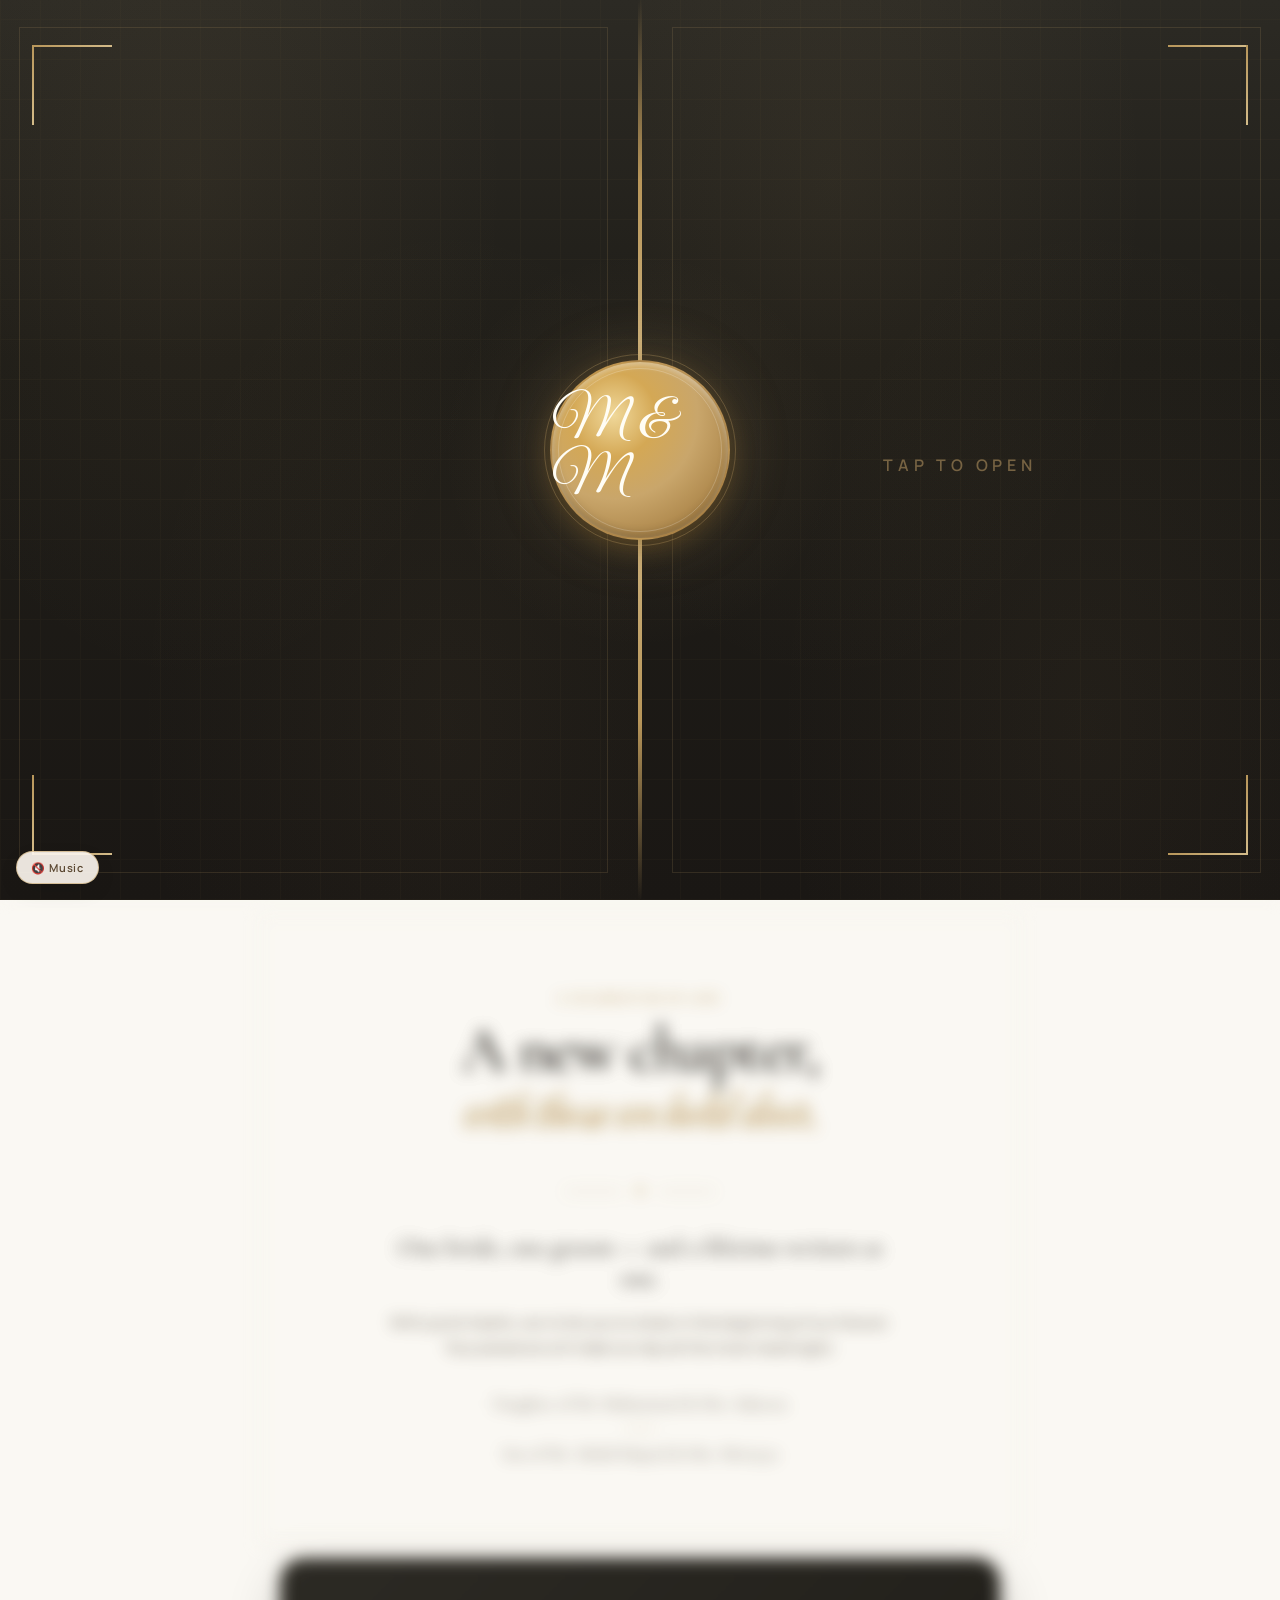
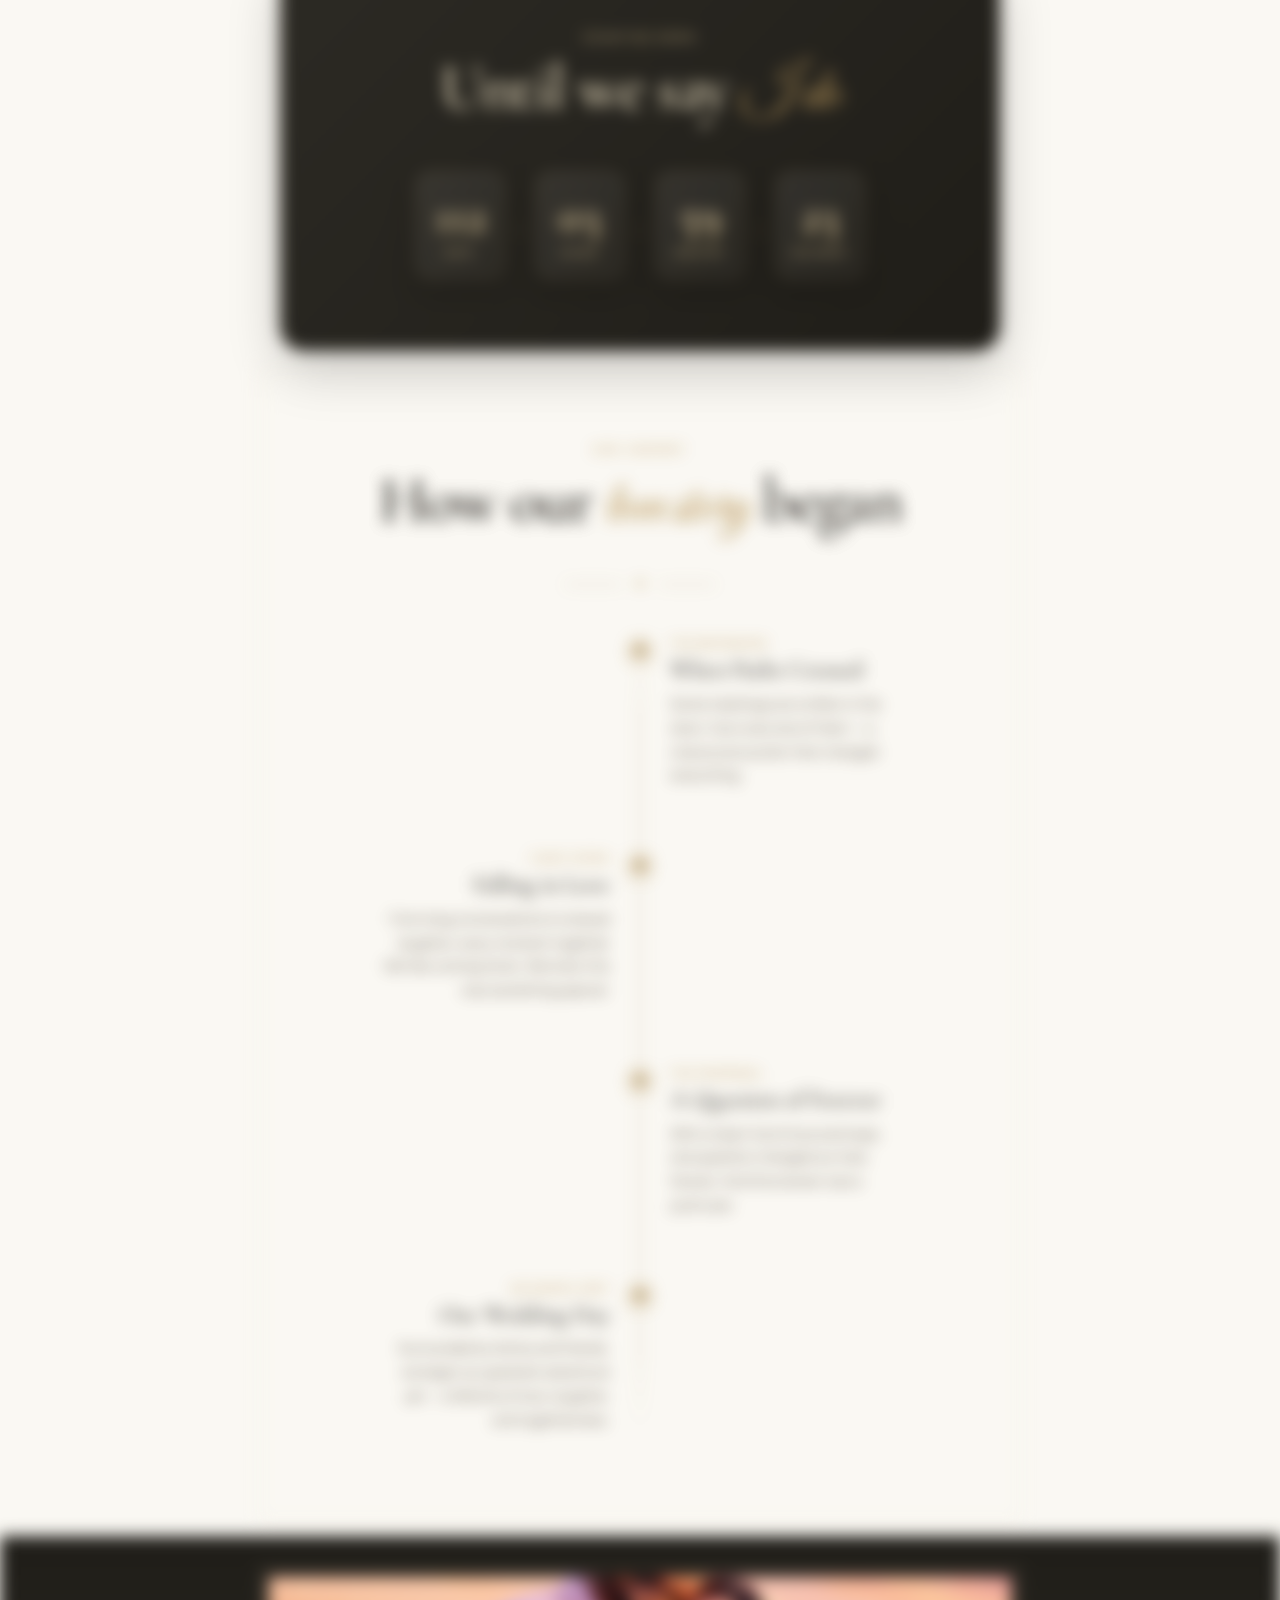
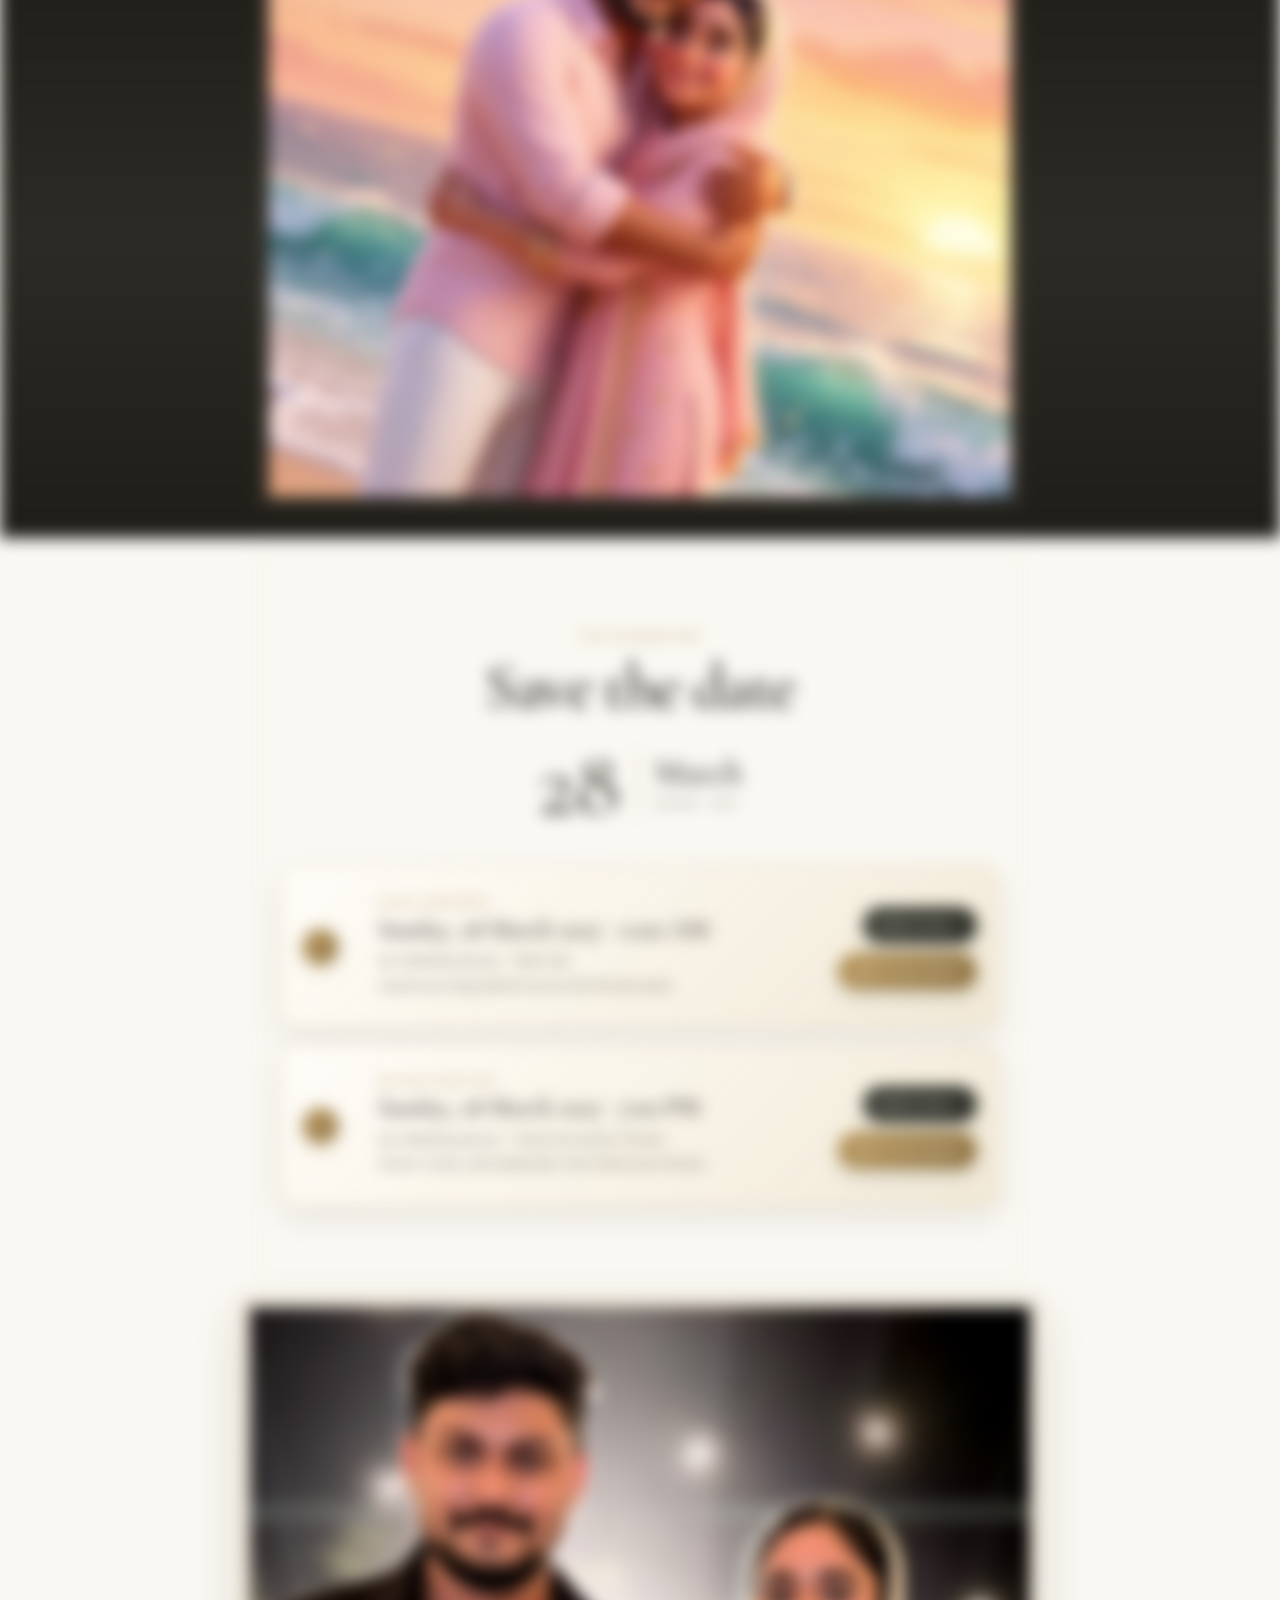
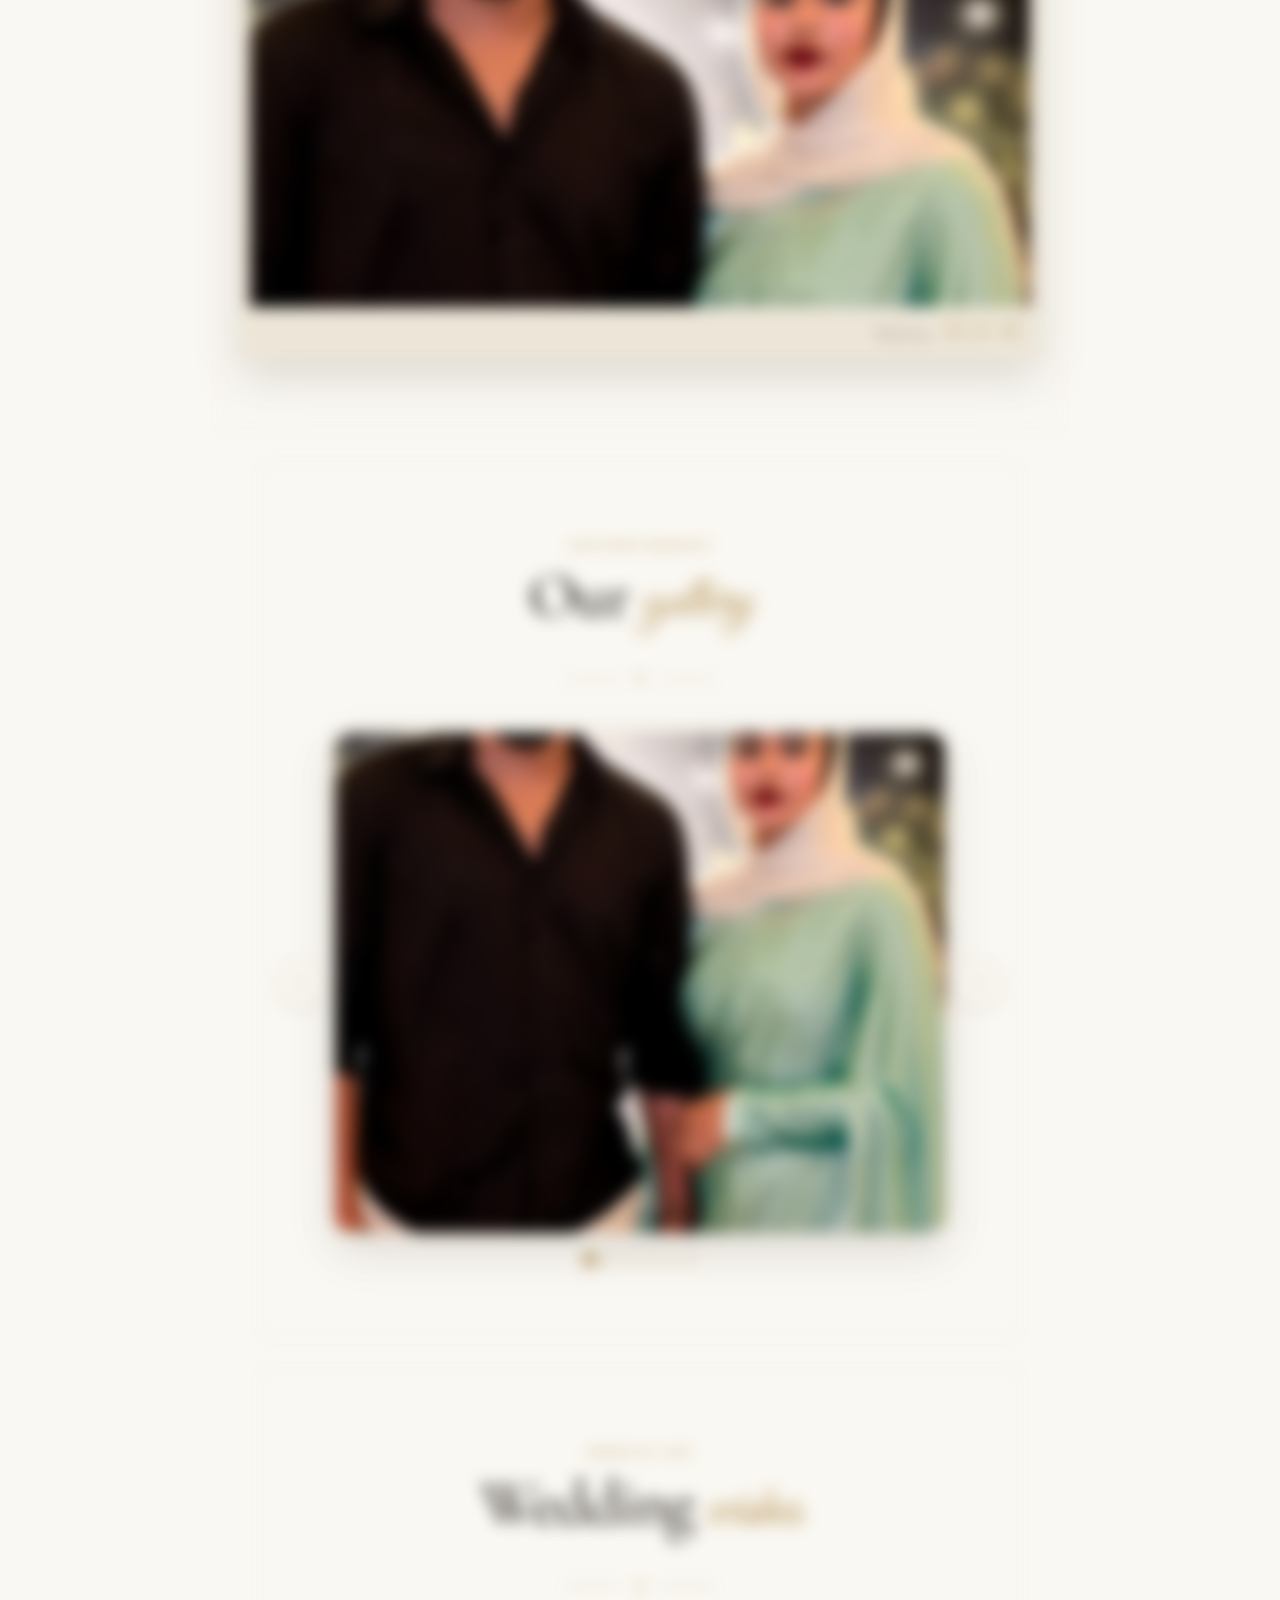
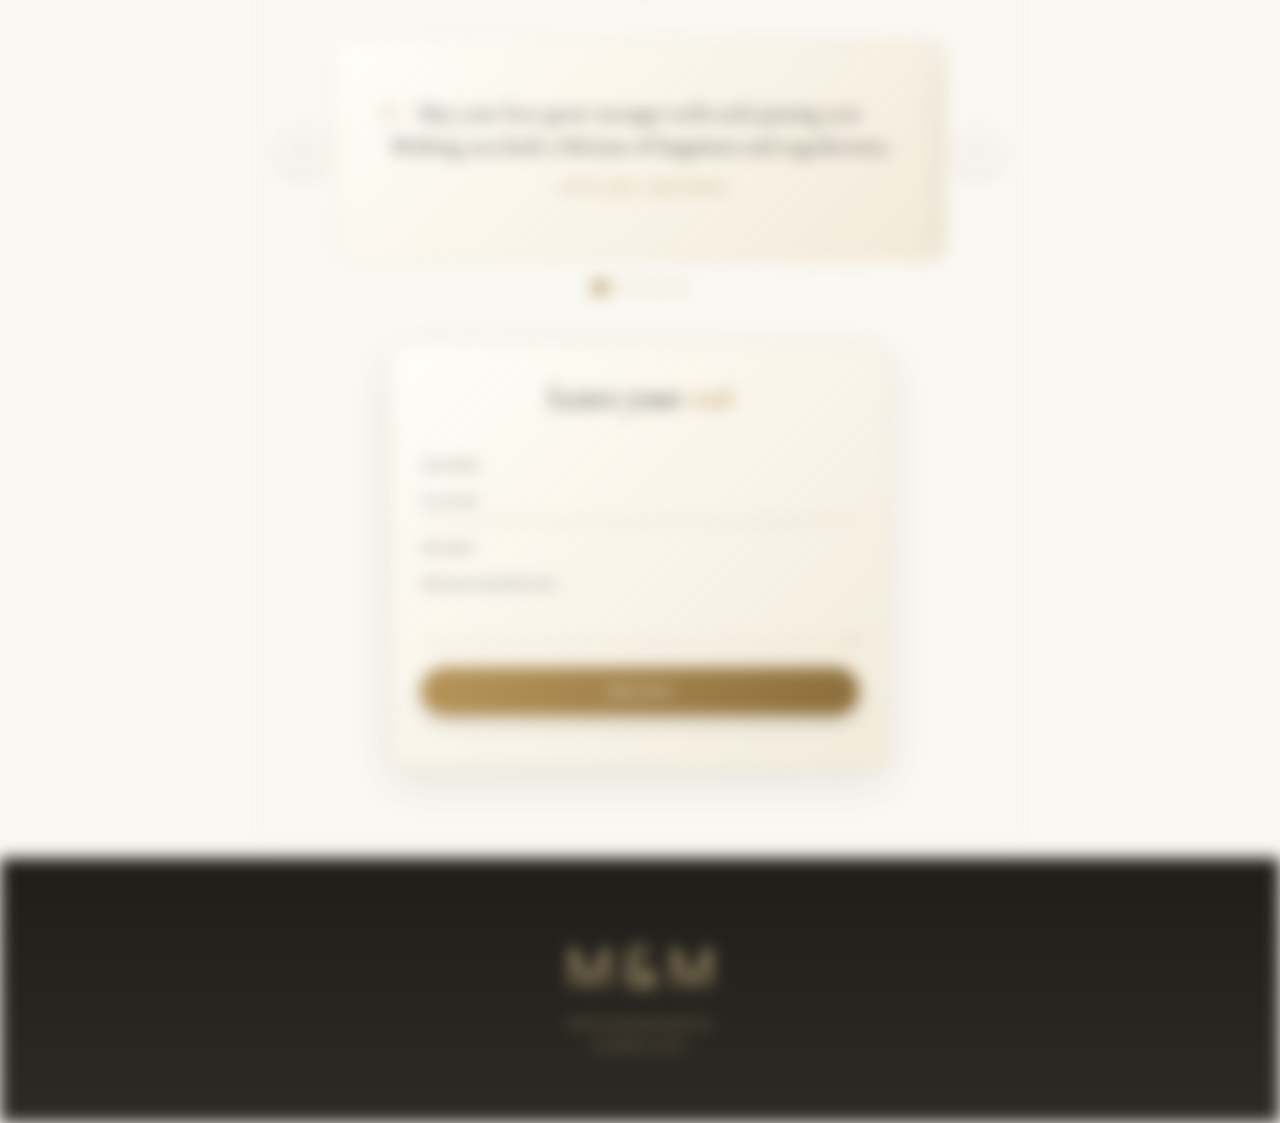
==== commit 16176100: "last pdate" ====
--- a/vercel/index.html
+++ b/vercel/index.html
@@ -967,7 +967,7 @@
     overflow: hidden
 }
 
-.is-locked main, .is-locked footer, .is-locked .quick-nav {
+.is-locked main, .is-locked footer {
     filter: blur(8px);
     pointer-events: none;
     user-select: none
@@ -977,157 +977,182 @@
     position: fixed;
     inset: 0;
     z-index: 60;
-    display: grid;
-    place-items: center;
-    padding: 24px;
-    background: radial-gradient(ellipse at center, rgba(44, 42, 36, .96) 0%, rgba(26, 25, 20, .99) 100%);
-    transition: opacity .75s ease, visibility .75s ease
-}
-
+    background: radial-gradient(ellipse at center, #2c2a24 0%, #1a1714 60%, #0f0e0b 100%);
+    transition: opacity 1s ease, visibility 1s ease;
+}
 .invitation-gate::before {
     content: "";
     position: absolute;
-    inset: 16px;
-    border: 1px solid rgba(225, 198, 139, .4);
-    pointer-events: none
-}
-
-.invitation-gate.opened {
-    opacity: 0;
-    visibility: hidden
-}
-
-.gate-card {
+    inset: 0;
+    background: radial-gradient(ellipse at 50% 40%, rgba(201,166,107,.12) 0%, transparent 60%);
+    pointer-events: none;
+}
+.invitation-gate.opened { opacity: 0; visibility: hidden; pointer-events: none; }
+.gate-scene { position: relative; width: 100vw; height: 100vh; overflow: hidden; }
+.envelope-wrap { cursor: pointer; outline: none; width: 100vw; height: 100vh; display: flex; align-items: center; justify-content: center; }
+.envelope-wrap:focus-visible { box-shadow: 0 0 0 3px rgba(201,166,107,.55); }
+.envelope {
+    width: 100vw;
+    height: 100vh;
     position: relative;
-    width: min(100%, 420px);
-    min-height: 510px;
-    padding: 54px 30px;
-    border: 1px solid rgba(212, 188, 138, .5);
-    background: linear-gradient(145deg, rgba(255, 249, 233, .12) 0%, rgba(255, 249, 233, .04) 100%);
-    box-shadow: 0 30px 80px rgba(0, 0, 0, .4), inset 0 0 60px rgba(184, 150, 90, .1), inset 0 1px 0 rgba(255, 255, 255, .08);
-    color: #f7ead2;
-    cursor: pointer;
+    overflow: hidden;
+}
+.envelope-left,
+.envelope-right {
+    position: absolute;
+    top: 0;
+    width: 50%;
+    height: 100%;
+    background:
+        radial-gradient(ellipse at 30% 20%, rgba(201,166,107,.06) 0%, transparent 50%),
+        radial-gradient(ellipse at 70% 80%, rgba(201,166,107,.04) 0%, transparent 50%),
+        linear-gradient(180deg, #2c2a24 0%, #1f1d18 40%, #1a1714 100%);
+    z-index: 10;
+    transition: transform 1.2s cubic-bezier(.4, 0, .2, 1);
+    overflow: hidden;
+}
+.envelope-left {
+    left: 0;
+    display: flex;
+    align-items: center;
+    justify-content: flex-end;
+}
+.envelope-right {
+    right: 0;
     display: flex;
     flex-direction: column;
+    align-items: center;
     justify-content: center;
-    align-items: center;
-    gap: 18px;
-    transition: transform .5s cubic-bezier(.2, .75, .2, 1), box-shadow .5s ease
-}
-
-.gate-card::before {
+}
+.panel-pattern {
+    position: absolute; inset: 0; opacity: 0.03;
+    background-image:
+        repeating-linear-gradient(0deg, var(--gold) 0px, var(--gold) 1px, transparent 1px, transparent 40px),
+        repeating-linear-gradient(90deg, var(--gold) 0px, var(--gold) 1px, transparent 1px, transparent 40px);
+    pointer-events: none; z-index: 1;
+}
+.panel-border-frame {
+    position: absolute; top: 3%; bottom: 3%; left: 3%; right: 3%;
+    border: 1px solid rgba(201,166,107,.15);
+    pointer-events: none; z-index: 2;
+}
+.envelope-left .panel-border-frame { right: 5%; }
+.envelope-right .panel-border-frame { left: 5%; }
+.panel-ornament {
+    position: absolute;
+    width: clamp(40px, 8vw, 80px);
+    height: clamp(40px, 8vw, 80px);
+    pointer-events: none; z-index: 3;
+}
+.panel-ornament::before, .panel-ornament::after {
+    content: ""; position: absolute;
+    background: linear-gradient(135deg, var(--gold) 0%, var(--gold-light) 100%);
+}
+.panel-ornament-tl { top: 5%; left: 5%; }
+.panel-ornament-tl::before { top: 0; left: 0; width: 100%; height: 2px; }
+.panel-ornament-tl::after { top: 0; left: 0; width: 2px; height: 100%; }
+.panel-ornament-bl { bottom: 5%; left: 5%; }
+.panel-ornament-bl::before { bottom: 0; left: 0; width: 100%; height: 2px; }
+.panel-ornament-bl::after { bottom: 0; left: 0; width: 2px; height: 100%; }
+.panel-ornament-tr { top: 5%; right: 5%; }
+.panel-ornament-tr::before { top: 0; right: 0; width: 100%; height: 2px; }
+.panel-ornament-tr::after { top: 0; right: 0; width: 2px; height: 100%; }
+.panel-ornament-br { bottom: 5%; right: 5%; }
+.panel-ornament-br::before { bottom: 0; right: 0; width: 100%; height: 2px; }
+.panel-ornament-br::after { bottom: 0; right: 0; width: 2px; height: 100%; }
+.envelope-left::after {
     content: "";
     position: absolute;
-    inset: 9px;
-    border: 1px solid rgba(235, 212, 158, .26)
-}
-
-.gate-card:hover {
-    transform: translateY(-8px) scale(1.015);
-    box-shadow: 0 42px 80px rgba(0, 0, 0, .5), inset 0 0 70px rgba(184, 150, 90, .16), inset 0 1px 0 rgba(255, 255, 255, .12)
-}
-
-.gate-flourish {
-    color: #e3c581;
-    font-size: 20px;
-    animation: twinkle 2.8s infinite
-}
-
-.gate-label, .gate-open {
-    font: 600 10px var(--sans);
-    letter-spacing: .26em;
-    text-transform: uppercase
-}
-
-.gate-card strong {
-    font-size: clamp(68px, 18vw, 108px);
-    font-weight: 400;
-    line-height: 1;
-    background: linear-gradient(180deg, #f5e6c8 0%, #d4bc8a 100%);
-    -webkit-background-clip: text;
-    -webkit-text-fill-color: transparent;
-    background-clip: text;
-    filter: drop-shadow(0 3px 12px rgba(184, 150, 90, .3))
-}
-
-.gate-names {
-    display: grid;
-    gap: 4px;
-    font: 24px/1.1 var(--serif);
-    text-align: center
-}
-
-.gate-names i {
-    font-size: 16px;
-    color: #d6b471
-}
-
-.gate-open {
-    position: relative;
-    margin-top: 20px;
-    color: #e9cc8e
-}
-
-.gate-open::after {
+    top: 0;
+    right: 0;
+    width: 2px;
+    height: 100%;
+    background: linear-gradient(180deg, transparent 0%, var(--gold) 20%, var(--gold-light) 50%, var(--gold) 80%, transparent 100%);
+    z-index: 12;
+}
+.envelope-right::before {
     content: "";
-    display: block;
-    height: 1px;
-    background: #d6b471;
-    transform: scaleX(.72);
-    transform-origin: center;
-    transition: transform .3s ease
-}
-
-.gate-card:hover .gate-open::after {
-    transform: scaleX(1)
-}
-
-.gate-open b {
-    font-size: 15px;
-    margin-left: 7px
-}
-
-.quick-nav {
+    position: absolute;
+    top: 0;
+    left: 0;
+    width: 2px;
+    height: 100%;
+    background: linear-gradient(180deg, transparent 0%, var(--gold) 20%, var(--gold-light) 50%, var(--gold) 80%, transparent 100%);
+    z-index: 12;
+}
+.envelope::before {
+    content: "";
+    position: absolute;
+    top: 50%;
+    left: 50%;
+    transform: translate(-50%, -50%);
+    width: clamp(200px, 40vw, 400px);
+    height: clamp(200px, 40vw, 400px);
+    border-radius: 999px;
+    background: radial-gradient(circle, rgba(201,166,107,.08) 0%, transparent 70%);
+    pointer-events: none;
+    z-index: 11;
+}
+.wax-seal {
     position: fixed;
-    right: 16px;
     top: 50%;
-    z-index: 25;
-    display: grid;
-    gap: 8px;
-    transform: translateY(-50%)
-}
-
-.quick-nav a {
-    padding: 9px 11px;
-    border: 1px solid rgba(184, 150, 90, .35);
+    left: 50%;
+    width: clamp(100px, 16vw, 180px);
+    height: clamp(100px, 16vw, 180px);
     border-radius: 999px;
-    background: rgba(250, 248, 243, .85);
-    backdrop-filter: blur(10px);
-    box-shadow: 0 4px 12px rgba(69, 58, 43, .08);
-    color: var(--olive);
-    font: 600 9px var(--sans);
-    letter-spacing: .12em;
-    text-decoration: none;
+    background: radial-gradient(circle at 35% 30%, #f0d89a 0%, #d4a855 25%, #c9a66b 50%, #a98246 80%, #8a6d3b 100%);
+    box-shadow: inset 0 3px 6px rgba(255,255,255,.4), inset 0 -4px 10px rgba(0,0,0,.22), 0 8px 24px rgba(120,86,30,.45), 0 0 60px rgba(201,166,107,.25);
+    border: 2px solid rgba(169,130,70,.5);
+    display: grid; place-items: center;
+    color: #fffdf5; font: 400 clamp(28px, 5vw, 56px)/1 var(--script);
+    letter-spacing: .02em; user-select: none;
+    z-index: 20;
+    transform: translate(-50%, -50%);
+    animation: sealPulse 2.4s ease-in-out infinite;
+}
+.wax-seal::before {
+    content: "";
+    position: absolute;
+    inset: 6px;
+    border-radius: 999px;
+    border: 1px solid rgba(255,255,255,.2);
+    pointer-events: none;
+}
+.wax-seal::after {
+    content: "";
+    position: absolute;
+    inset: -8px;
+    border-radius: 999px;
+    border: 1px solid rgba(201,166,107,.3);
+    pointer-events: none;
+}
+@keyframes sealPulse { 0%,100% { transform: translate(-50%, -50%) scale(1); } 50% { transform: translate(-50%, -50%) scale(1.06); } }
+.envelope-hint {
+    margin-top: clamp(30px, 5vh, 60px);
+    font: 600 clamp(11px, 1.4vw, 16px)/1 var(--sans);
+    letter-spacing: .3em;
     text-transform: uppercase;
-    transition: transform .25s ease, background .25s ease, border-color .25s ease
-}
-
-.quick-nav a:hover {
-    transform: translateX(-5px);
-    background: linear-gradient(135deg, var(--gold) 0%, var(--gold-dark) 100%);
-    border-color: var(--gold);
-    color: #fff
-}
-
-@media (max-width: 520px) {
-    .quick-nav {
-        right: 10px
-    }
-
-    .quick-nav a {
-        padding: 8px 9px;
-        font-size: 8px
-    }
+    color: rgba(201,166,107,.5);
+    text-align: center;
+    animation: hintPulse 2s ease-in-out infinite;
+    z-index: 1;
+}
+@keyframes hintPulse { 0%,100% { opacity: 0.4; } 50% { opacity: 1; } }
+.invitation-gate.open .envelope-left {
+    transform: translateX(-100%);
+}
+.invitation-gate.open .envelope-right {
+    transform: translateX(100%);
+}
+.invitation-gate.open .wax-seal {
+    opacity: 0;
+    transition: opacity 0.3s ease;
+}
+.invitation-gate.open {
+    opacity: 0;
+    visibility: hidden;
+    pointer-events: none;
+    transition: opacity 0.6s ease 0.8s, visibility 0.6s ease 0.8s;
 }
 
 
@@ -1570,20 +1595,36 @@
     }
 }
 
+.music-toggle{position:fixed;left:16px;bottom:16px;z-index:70;border:1px solid rgba(201,166,107,.6);background:rgba(251,246,238,.92);color:#5a4630;border-radius:999px;padding:10px 14px;font:600 11px/1 var(--sans);letter-spacing:.08em;cursor:pointer;box-shadow:0 8px 20px rgba(0,0,0,.08)}
+.music-toggle:hover{background:#fff}
+
 </style>
 </head>
 <body class="is-locked">
 <div class="photo-atmosphere" aria-hidden="true"></div>
 <div class="petal-layer" id="petalLayer" aria-hidden="true"></div>
 <div class="invitation-gate" id="invitationGate">
-    <button class="gate-card" id="openInvitation" type="button"
-            onclick="document.body.classList.remove('is-locked');document.getElementById('invitationGate').classList.add('opened')"
-            aria-label="Open Murshida and Mohammed Muhsin's invitation"><span class="gate-flourish">✦</span><span
-            class="gate-label">Wedding invitation</span><strong class="script" id="gateMonogram">M &amp; M</strong><span
-            class="gate-names"><span id="gateBride">Murshida</span><i>&amp;</i><span
-            id="gateGroom">Mohammed Muhsin</span></span><span class="gate-open">Open invitation <b>→</b></span></button>
+    <div class="gate-scene" id="gateScene">
+        <div class="envelope-wrap" id="doorWrapper" role="button" tabindex="0" aria-label="Open Murshida and Mohammed Muhsin invitation">
+            <div class="envelope">
+                <div class="envelope-left">
+                    <div class="panel-ornament panel-ornament-tl"></div>
+                    <div class="panel-ornament panel-ornament-bl"></div>
+                    <div class="panel-border-frame"></div>
+                    <div class="panel-pattern"></div>
+                </div>
+                <div class="envelope-right">
+                    <div class="panel-ornament panel-ornament-tr"></div>
+                    <div class="panel-ornament panel-ornament-br"></div>
+                    <div class="panel-border-frame"></div>
+                    <div class="panel-pattern"></div>
+                    <p class="envelope-hint">Tap to open</p>
+                </div>
+                <div class="wax-seal" id="waxSeal"><span id="gateMonogram">M &amp; M</span></div>
+            </div>
+        </div>
+    </div>
 </div>
-<nav class="quick-nav" aria-label="Invitation sections"><a href="#celebration">Details</a><a href="#gallery">Gallery</a><a href="#wishes">Wishes</a></nav>
 <main>
     <section class="hero">
         <div class="hero-image"></div>
@@ -1727,13 +1768,13 @@
   bride: {
     first: "Murshida",
     last: "",
-    parents: "Daughter of her beloved family",
+    parents: "Daughter of Mr. Muhammed & Mrs. Sakeena",
   },
   groom: {
     first: "Muhsin",
     last: "",
     display: "Muhsin",
-    parents: "Son of his beloved family",
+    parents: "Son of Mr. Abdul Majeed & Mrs. Misriyya",
   },
   monogram: "M & M",
   tagline: "Together with their families, request the honour of your presence",
@@ -1879,8 +1920,16 @@
   const gate = $("invitationGate");
 
   function openInvitation() {
-    document.body.classList.remove("is-locked");
-    gate?.classList.add("opened");
+    // Add 'open' class to trigger door panels sliding + gate fade animation
+    gate?.classList.add("open");
+    // Start background music on user gesture (envelope open)
+    if (window._startMusicOnOpen) window._startMusicOnOpen();
+    // CSS handles: panels slide (1.2s) + gate fades (0.6s with 0.8s delay) = ~2.6s total
+    setTimeout(() => {
+      document.body.classList.remove("is-locked");
+      gate?.classList.add("opened");
+      gate?.classList.remove("open");
+    }, 2600);
     sessionStorage.setItem(invitationStateKey, "true");
   }
 
@@ -1910,13 +1959,8 @@
     const link = $(`${prefix}Map`); if (link) link.href = maps(event.mapsQuery || wedding.ceremony.mapsQuery);
   });
 
-  $("openInvitation")?.addEventListener("click", openInvitation);
-  $("openInvitation")?.addEventListener("keydown", (event) => { if (event.key === "Enter" || event.key === " ") openInvitation(); });
-  const reopenButton = document.createElement("a");
-  reopenButton.href = "#"; reopenButton.textContent = "Cover"; reopenButton.setAttribute("aria-label", "Reopen invitation cover");
-  reopenButton.addEventListener("click", reopenInvitation);
-  document.querySelector(".quick-nav")?.prepend(reopenButton);
-
+  $("doorWrapper")?.addEventListener("click", openInvitation);
+  $("doorWrapper")?.addEventListener("keydown", (event) => { if (event.key === "Enter" || event.key === " ") openInvitation(); });
   let activeEvent = wedding.ceremony;
   document.querySelectorAll("[data-calendar]").forEach((button) => button.addEventListener("click", () => {
     activeEvent = button.dataset.calendar === "reception" ? wedding.reception : wedding.ceremony;
@@ -2114,8 +2158,46 @@
   };
   for (let i = 0; i < 14; i += 1) window.setTimeout(petal, i * 130);
   window.setInterval(petal, 310);
+
+  /* ── Music toggle ── */
+  (function initMusic() {
+    const btn = $("musicToggle");
+    const audio = $("bgMusic");
+    if (!btn || !audio) return;
+    let musicStarted = false;
+    function setPlaying() {
+      btn.textContent = "🔊 Music";
+      btn.setAttribute("aria-label", "Pause music");
+    }
+    function setPaused() {
+      btn.textContent = "🔇 Music";
+      btn.setAttribute("aria-label", "Play music");
+    }
+    async function startMusic() {
+      if (musicStarted) return;
+      musicStarted = true;
+      try {
+        await audio.play();
+        setPlaying();
+      } catch (e) {
+        setPaused();
+      }
+    }
+    // Start music on first user interaction (envelope open)
+    window._startMusicOnOpen = startMusic;
+    btn.addEventListener("click", async () => {
+      try {
+        if (audio.paused) { await audio.play(); setPlaying(); }
+        else { audio.pause(); setPaused(); }
+      } catch (e) { setPaused(); }
+    });
+  })();
 })();
 
 </script>
+<audio id="bgMusic" loop preload="none">
+  <source src="assets/wedding-music.mp3" type="audio/mpeg">
+</audio>
+<button class="music-toggle" id="musicToggle" type="button" aria-label="Toggle music">🔇 Music</button>
 </body>
 </html>
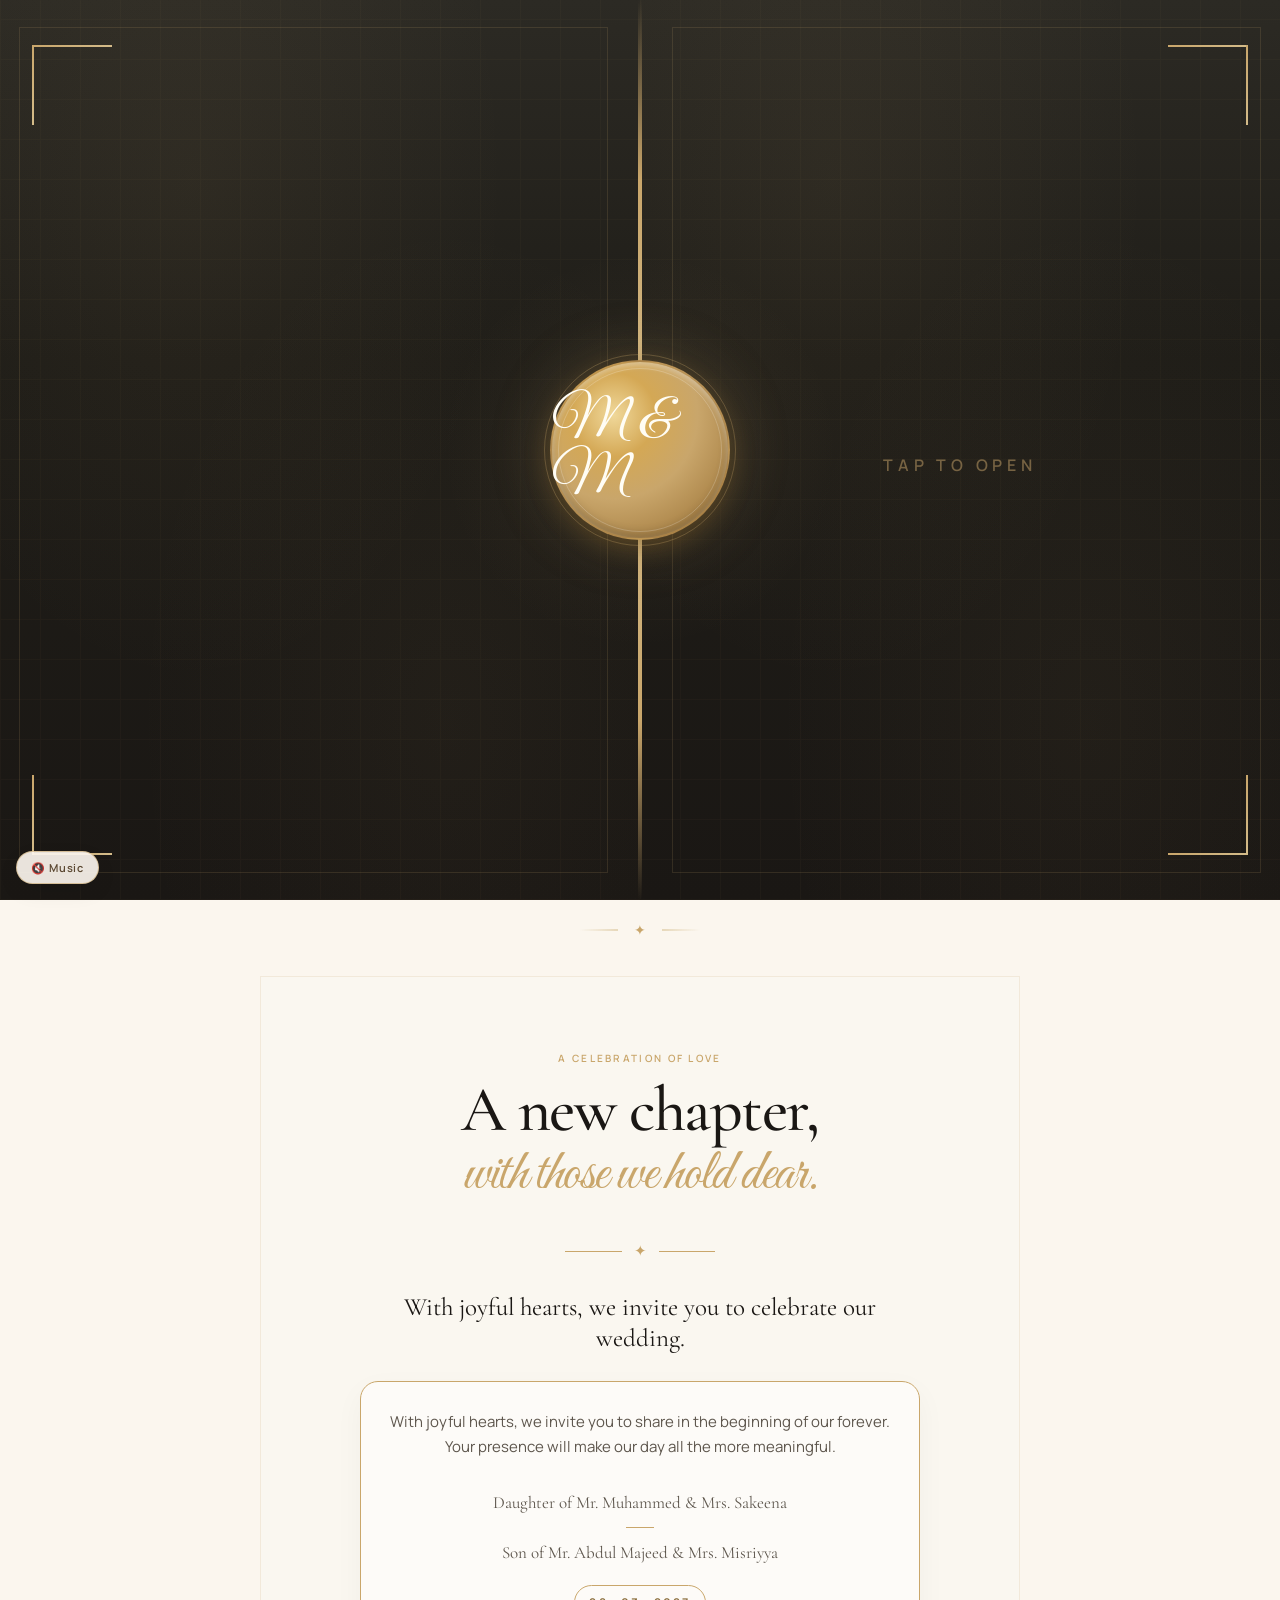
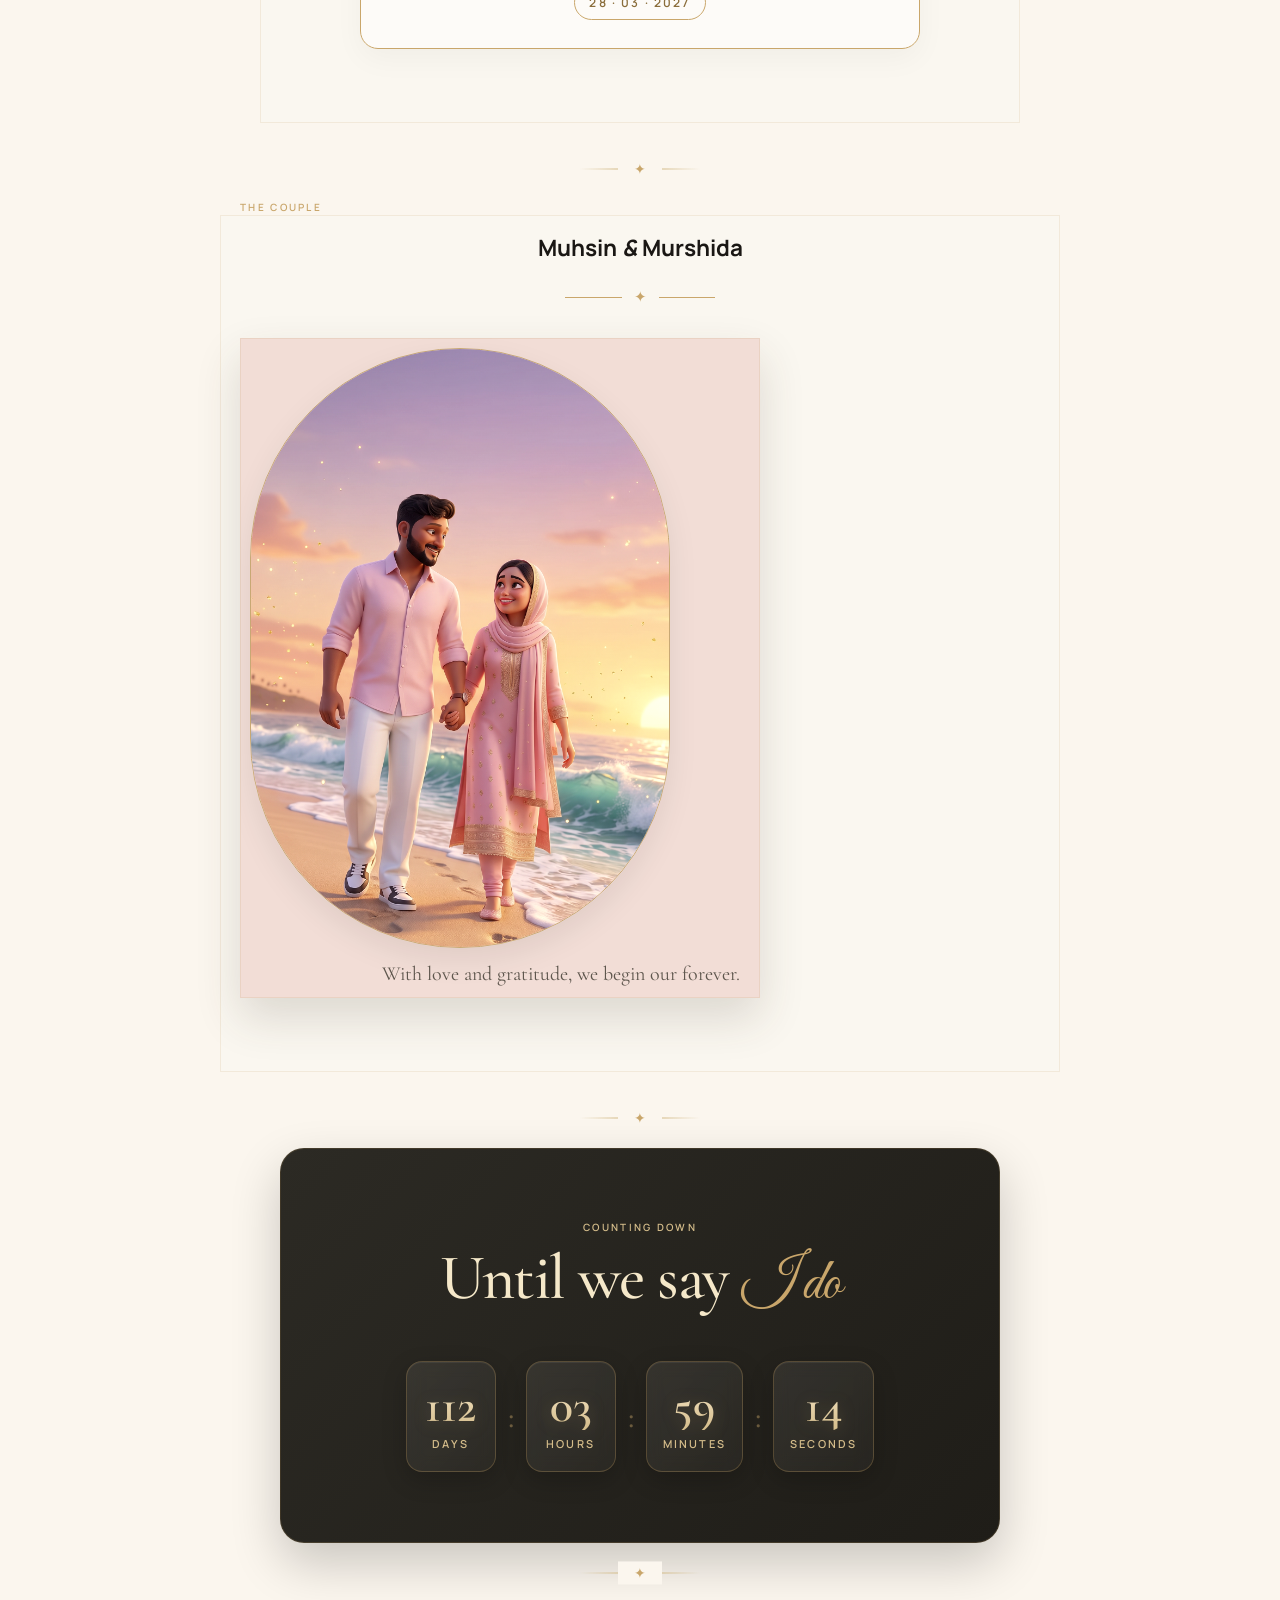
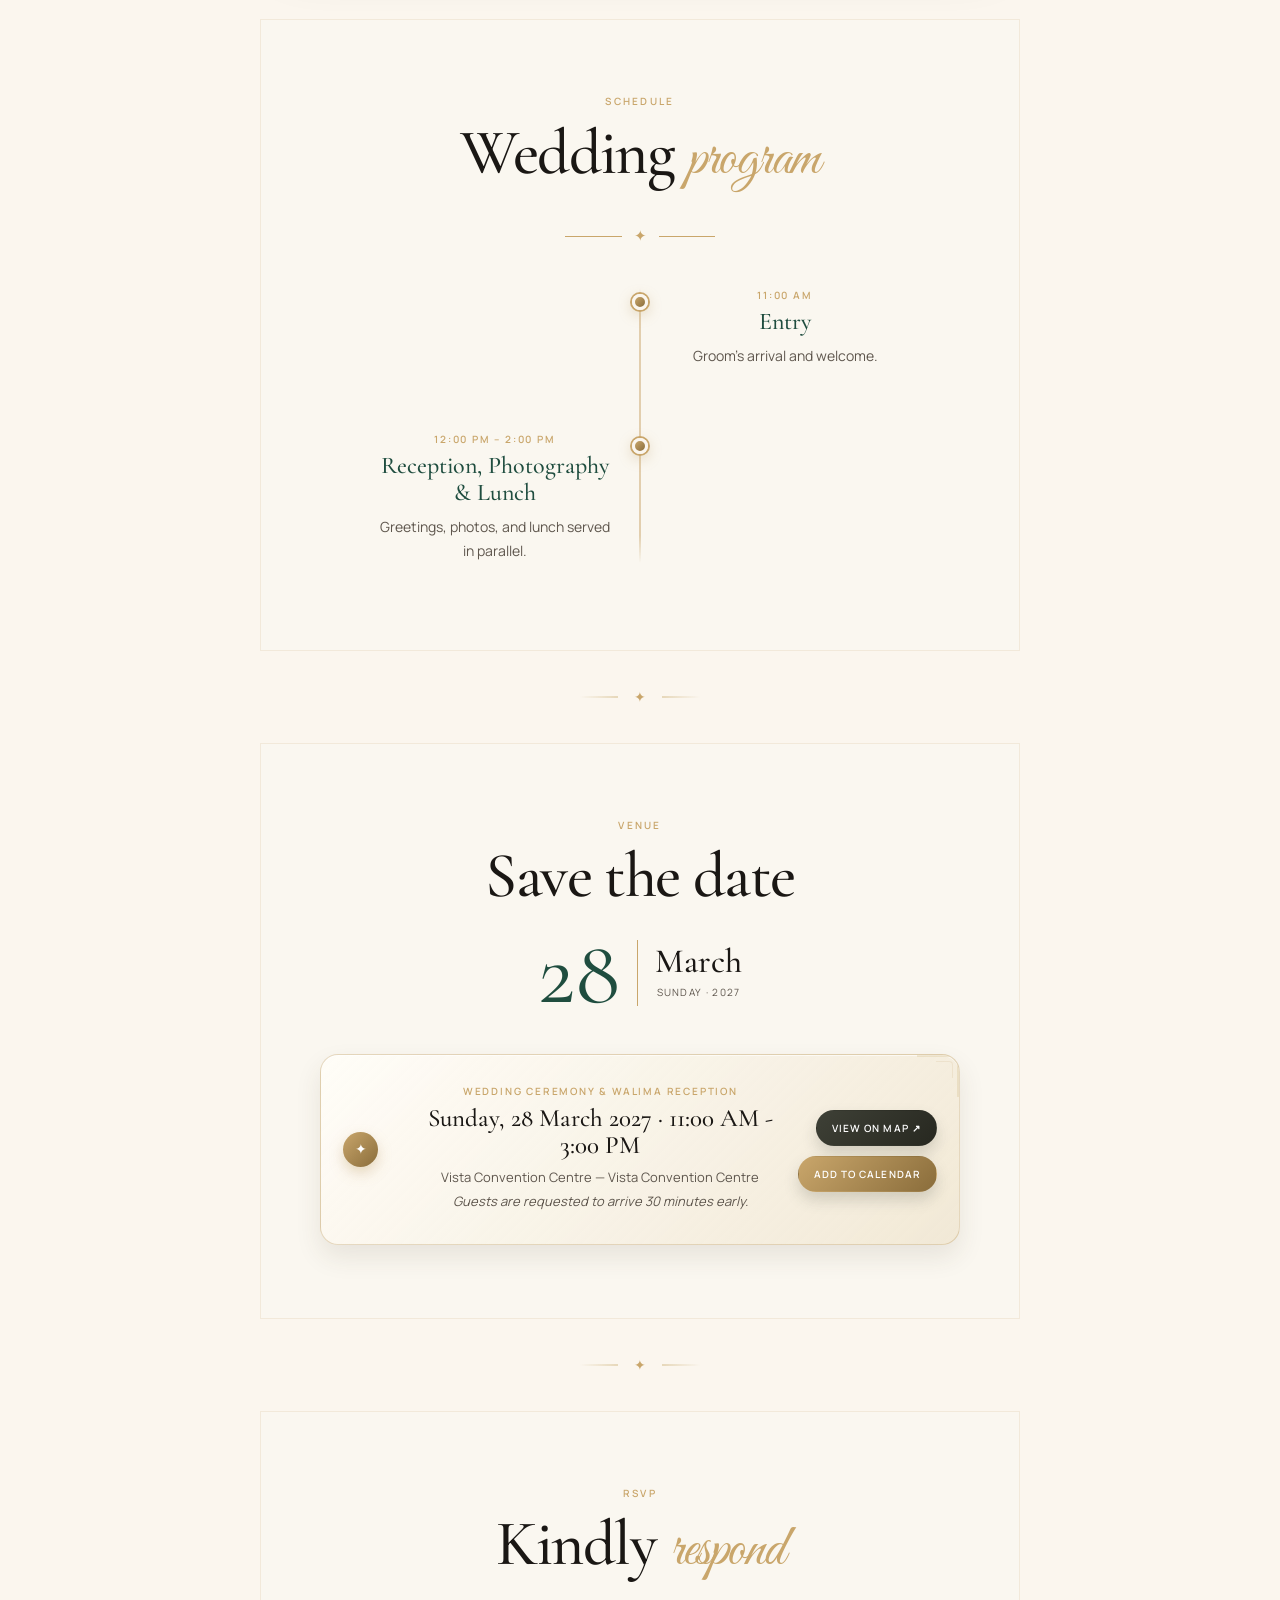
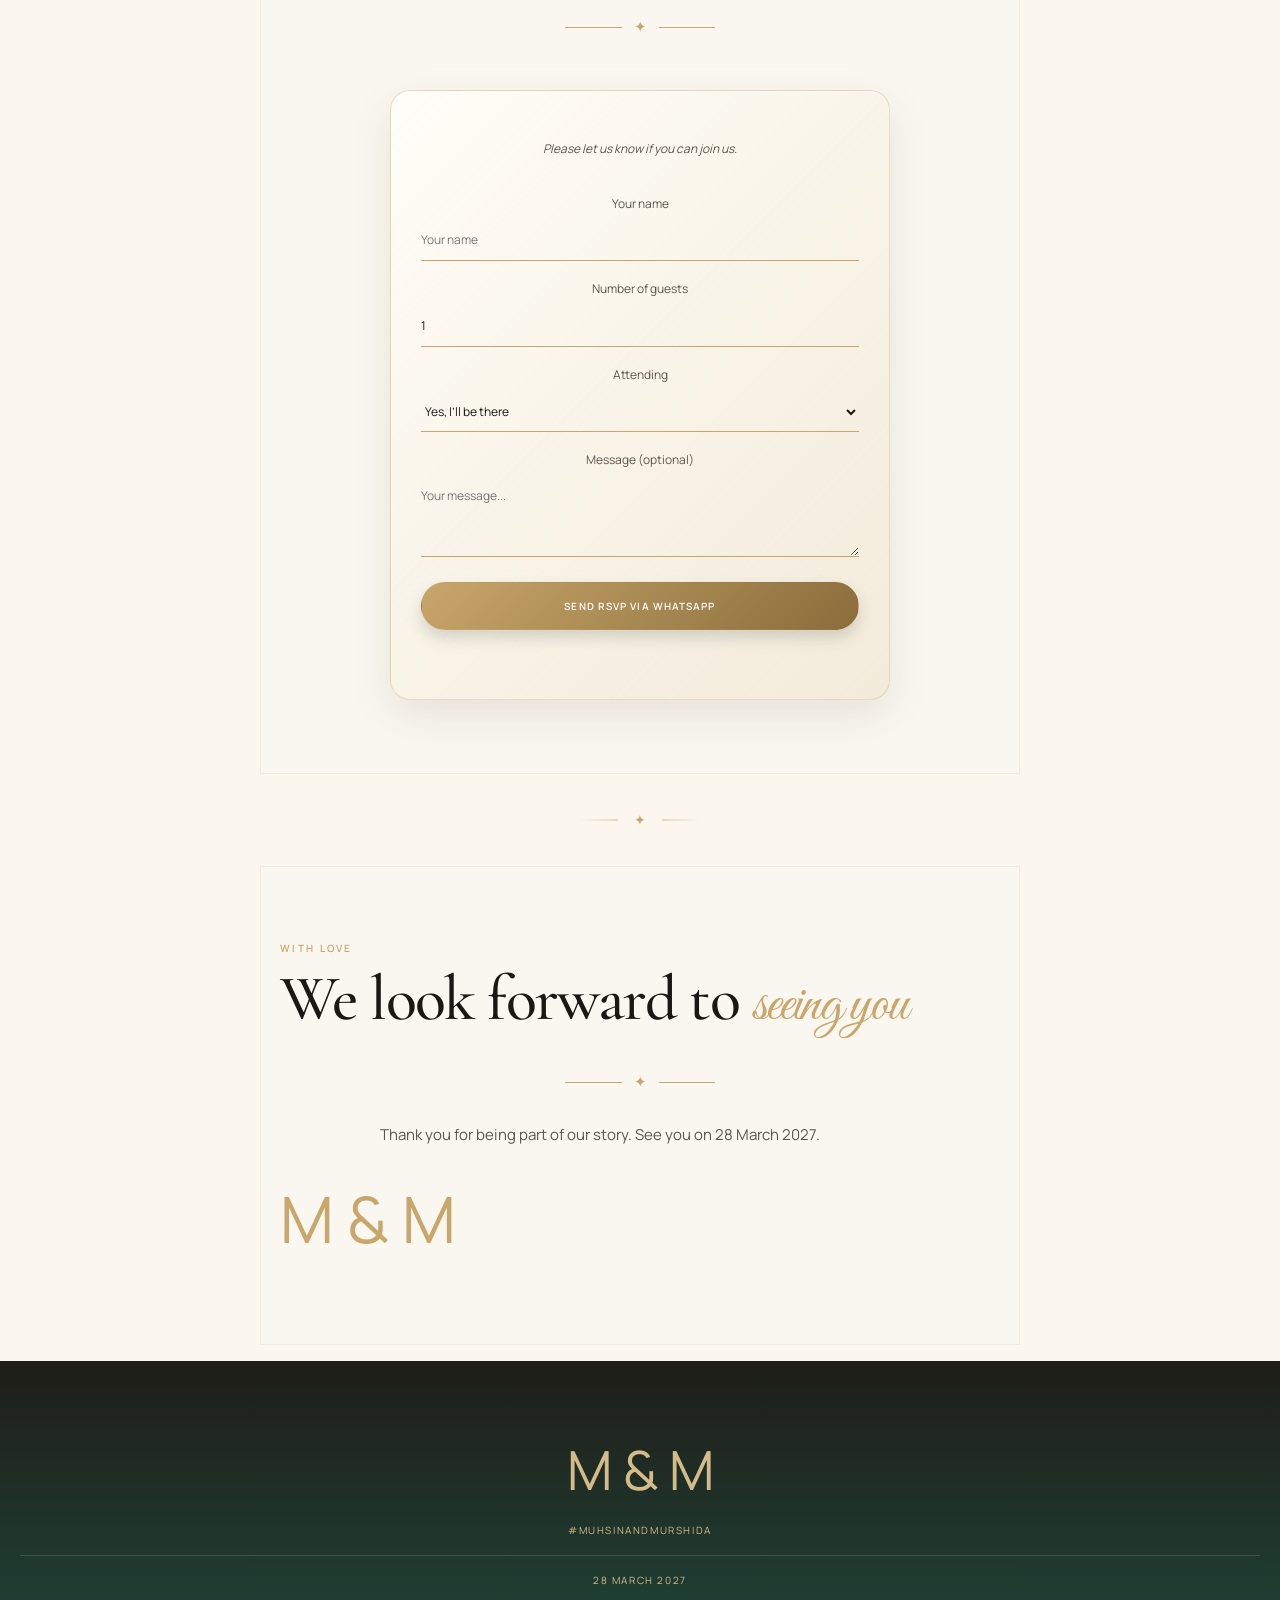
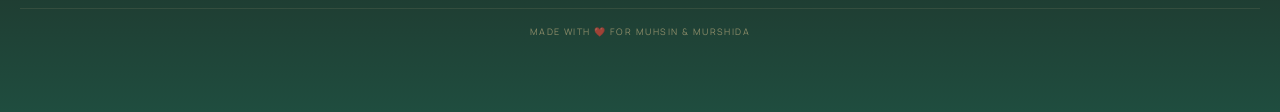
==== commit c239c1f4: "Sync vercel/index.html with latest local changes - fix venue, schedule, sections, styling Co-authore" ====
--- a/vercel/index.html
+++ b/vercel/index.html
@@ -9,17 +9,41 @@
     <link rel="preconnect" href="https://fonts.gstatic.com" crossorigin>
     <link href="https://fonts.googleapis.com/css2?family=Cormorant+Garamond:ital,wght@0,400;0,500;0,600;1,400&family=Great+Vibes&family=Manrope:wght@400;500;600&display=swap"
           rel="stylesheet">
+    <!-- Structured data for wedding event -->
+    <script type="application/ld+json">
+    {
+      "@context": "https://schema.org",
+      "@type": "Event",
+      "name": "Muhs & Murshida Wedding",
+      "startDate": "2027-03-28T11:00:00+05:30",
+      "endDate": "2027-03-28T15:00:00+05:30",
+      "eventAttendanceMode": "https://schema.org/OfflineEventAttendanceMode",
+      "eventStatus": "https://schema.org/EventScheduled",
+      "location": {
+        "@type": "Place",
+        "name": "Vista Convention Centre",
+        "address": {
+          "@type": "PostalAddress",
+          "addressLocality": "Malappuram",
+          "addressRegion": "Kerala",
+          "addressCountry": "IN"
+        }
+      },
+      "image": "assets/WhatsApp%20Image%202026-10-19%20at%2012.17.47%20PM.jpeg",
+      "description": "Join us for the wedding celebration of Murshida and Muhsin."
+    }
+    </script>
 <style>
 :root {
     --ink: #1a1714;
-    --olive: #2c2a24;
-    --paper: #faf8f3;
-    --sand: #ede6d8;
-    --line: #c9b99a;
-    --gold: #b8965a;
+    --olive: #1F4D3F;
+    --paper: #FBF6EE;
+    --sand: #F2DDD6;
+    --line: #C9A66B;
+    --gold: #C9A66B;
     --gold-light: #d4bc8a;
     --gold-dark: #8a6d3b;
-    --muted: #6b6358;
+    --muted: #5e564d;
     --serif: "Cormorant Garamond", Georgia, serif;
     --script: "Great Vibes", cursive;
     --sans: "Manrope", sans-serif
@@ -131,9 +155,20 @@
 .hero a {
     color: var(--ink);
     text-decoration: none;
-    font-size: 10px;
+    font-size: 11px;
     letter-spacing: .16em;
-    text-transform: uppercase
+    text-transform: uppercase;
+    display: inline-block;
+    padding: 8px 20px;
+    border: 1px solid var(--gold);
+    border-radius: 999px;
+    transition: background .3s ease, color .3s ease, transform .3s ease
+}
+
+.hero a:hover {
+    background: var(--gold);
+    color: #fff;
+    transform: translateY(-2px)
 }
 
 .section {
@@ -237,7 +272,7 @@
 
 .date strong, .date small {
     display: block;
-    text-align: left
+    text-align: center
 }
 
 .date strong {
@@ -254,7 +289,7 @@
 
 .event-list {
     border-top: 1px solid var(--line);
-    text-align: left
+    text-align: center
 }
 
 .event {
@@ -262,7 +297,8 @@
     grid-template-columns:40px 1fr;
     gap: 15px;
     padding: 28px 0;
-    border-bottom: 1px solid var(--line)
+    border-bottom: 1px solid var(--line);
+    text-align: center
 }
 
 .marker {
@@ -295,8 +331,9 @@
 }
 
 .actions {
-    grid-column: 2;
+    grid-column: 1 / -1;
     display: flex;
+    justify-content: center;
     gap: 18px;
     margin-top: 3px
 }
@@ -352,7 +389,7 @@
 form {
     max-width: 510px;
     margin: 35px auto 0;
-    text-align: left;
+    text-align: center;
     display: grid;
     gap: 18px
 }
@@ -417,10 +454,16 @@
 }
 
 footer p {
-    margin: 5px 0;
+    margin: 8px 0;
     font-size: 10px;
     letter-spacing: .16em;
     text-transform: uppercase
+}
+
+footer p + p {
+    margin-top: 16px;
+    padding-top: 16px;
+    border-top: 1px solid rgba(212, 188, 138, .2);
 }
 
 .sheet {
@@ -845,7 +888,11 @@
 .event-list {
     border: 0 !important;
     display: grid;
-    gap: 16px
+    gap: 16px;
+    grid-template-columns: 1fr;
+    max-width: 640px;
+    margin: 0 auto;
+    width: 100%
 }
 
 .event {
@@ -878,6 +925,17 @@
 
 .event:hover::before {
     transform: translateX(140%)
+}
+
+@media (hover: none) {
+    .event::before {
+        display: none
+    }
+
+    .event:hover {
+        transform: none !important;
+        box-shadow: 0 12px 26px rgba(69, 58, 43, .1), inset 0 1px 0 rgba(255, 255, 255, .6) !important
+    }
 }
 
 .event:hover .marker {
@@ -968,11 +1026,11 @@
 }
 
 .is-locked main, .is-locked footer {
-    filter: blur(8px);
     pointer-events: none;
     user-select: none
 }
 
+/* ── 3D Invitation Gate with Envelope Opening ── */
 .invitation-gate {
     position: fixed;
     inset: 0;
@@ -991,12 +1049,17 @@
 .gate-scene { position: relative; width: 100vw; height: 100vh; overflow: hidden; }
 .envelope-wrap { cursor: pointer; outline: none; width: 100vw; height: 100vh; display: flex; align-items: center; justify-content: center; }
 .envelope-wrap:focus-visible { box-shadow: 0 0 0 3px rgba(201,166,107,.55); }
+
+/* Envelope body — the background behind the lid (invitation content shows through when lid opens) */
 .envelope {
     width: 100vw;
     height: 100vh;
     position: relative;
     overflow: hidden;
 }
+
+/* ── Vertical Split Panels — two halves that part like opening doors ── */
+
 .envelope-left,
 .envelope-right {
     position: absolute;
@@ -1011,12 +1074,14 @@
     transition: transform 1.2s cubic-bezier(.4, 0, .2, 1);
     overflow: hidden;
 }
+
 .envelope-left {
     left: 0;
     display: flex;
     align-items: center;
     justify-content: flex-end;
 }
+
 .envelope-right {
     right: 0;
     display: flex;
@@ -1024,42 +1089,112 @@
     align-items: center;
     justify-content: center;
 }
+
+/* ── Subtle geometric pattern overlay on panels ── */
 .panel-pattern {
-    position: absolute; inset: 0; opacity: 0.03;
+    position: absolute;
+    inset: 0;
+    opacity: 0.03;
     background-image:
         repeating-linear-gradient(0deg, var(--gold) 0px, var(--gold) 1px, transparent 1px, transparent 40px),
         repeating-linear-gradient(90deg, var(--gold) 0px, var(--gold) 1px, transparent 1px, transparent 40px);
-    pointer-events: none; z-index: 1;
-}
+    pointer-events: none;
+    z-index: 1;
+}
+
+/* ── Gold border frame inside each panel ── */
 .panel-border-frame {
-    position: absolute; top: 3%; bottom: 3%; left: 3%; right: 3%;
+    position: absolute;
+    top: 3%;
+    bottom: 3%;
+    left: 3%;
+    right: 3%;
     border: 1px solid rgba(201,166,107,.15);
-    pointer-events: none; z-index: 2;
-}
-.envelope-left .panel-border-frame { right: 5%; }
-.envelope-right .panel-border-frame { left: 5%; }
+    pointer-events: none;
+    z-index: 2;
+}
+
+.envelope-left .panel-border-frame {
+    right: 5%;
+}
+
+.envelope-right .panel-border-frame {
+    left: 5%;
+}
+
+/* ── Corner ornaments ── */
 .panel-ornament {
     position: absolute;
     width: clamp(40px, 8vw, 80px);
     height: clamp(40px, 8vw, 80px);
-    pointer-events: none; z-index: 3;
-}
-.panel-ornament::before, .panel-ornament::after {
-    content: ""; position: absolute;
+    pointer-events: none;
+    z-index: 3;
+}
+
+.panel-ornament::before,
+.panel-ornament::after {
+    content: "";
+    position: absolute;
     background: linear-gradient(135deg, var(--gold) 0%, var(--gold-light) 100%);
 }
-.panel-ornament-tl { top: 5%; left: 5%; }
-.panel-ornament-tl::before { top: 0; left: 0; width: 100%; height: 2px; }
-.panel-ornament-tl::after { top: 0; left: 0; width: 2px; height: 100%; }
-.panel-ornament-bl { bottom: 5%; left: 5%; }
-.panel-ornament-bl::before { bottom: 0; left: 0; width: 100%; height: 2px; }
-.panel-ornament-bl::after { bottom: 0; left: 0; width: 2px; height: 100%; }
-.panel-ornament-tr { top: 5%; right: 5%; }
-.panel-ornament-tr::before { top: 0; right: 0; width: 100%; height: 2px; }
-.panel-ornament-tr::after { top: 0; right: 0; width: 2px; height: 100%; }
-.panel-ornament-br { bottom: 5%; right: 5%; }
-.panel-ornament-br::before { bottom: 0; right: 0; width: 100%; height: 2px; }
-.panel-ornament-br::after { bottom: 0; right: 0; width: 2px; height: 100%; }
+
+/* Top-left corner ornament */
+.panel-ornament-tl {
+    top: 5%;
+    left: 5%;
+}
+.panel-ornament-tl::before {
+    top: 0; left: 0;
+    width: 100%; height: 2px;
+}
+.panel-ornament-tl::after {
+    top: 0; left: 0;
+    width: 2px; height: 100%;
+}
+
+/* Bottom-left corner ornament */
+.panel-ornament-bl {
+    bottom: 5%;
+    left: 5%;
+}
+.panel-ornament-bl::before {
+    bottom: 0; left: 0;
+    width: 100%; height: 2px;
+}
+.panel-ornament-bl::after {
+    bottom: 0; left: 0;
+    width: 2px; height: 100%;
+}
+
+/* Top-right corner ornament */
+.panel-ornament-tr {
+    top: 5%;
+    right: 5%;
+}
+.panel-ornament-tr::before {
+    top: 0; right: 0;
+    width: 100%; height: 2px;
+}
+.panel-ornament-tr::after {
+    top: 0; right: 0;
+    width: 2px; height: 100%;
+}
+
+/* Bottom-right corner ornament */
+.panel-ornament-br {
+    bottom: 5%;
+    right: 5%;
+}
+.panel-ornament-br::before {
+    bottom: 0; right: 0;
+    width: 100%; height: 2px;
+}
+.panel-ornament-br::after {
+    bottom: 0; right: 0;
+    width: 2px; height: 100%;
+}
+
+/* Gold edge at the center seam — left panel's right edge */
 .envelope-left::after {
     content: "";
     position: absolute;
@@ -1070,6 +1205,8 @@
     background: linear-gradient(180deg, transparent 0%, var(--gold) 20%, var(--gold-light) 50%, var(--gold) 80%, transparent 100%);
     z-index: 12;
 }
+
+/* Gold edge at the center seam — right panel's left edge */
 .envelope-right::before {
     content: "";
     position: absolute;
@@ -1080,6 +1217,8 @@
     background: linear-gradient(180deg, transparent 0%, var(--gold) 20%, var(--gold-light) 50%, var(--gold) 80%, transparent 100%);
     z-index: 12;
 }
+
+/* Subtle gold glow behind the seal — spans both panels */
 .envelope::before {
     content: "";
     position: absolute;
@@ -1093,23 +1232,33 @@
     pointer-events: none;
     z-index: 11;
 }
+
+/* Centered wax seal — single full circle */
 .wax-seal {
     position: fixed;
     top: 50%;
     left: 50%;
-    width: clamp(100px, 16vw, 180px);
-    height: clamp(100px, 16vw, 180px);
+    width: clamp(150px, 16vw, 180px);
+    height: clamp(150px, 16vw, 180px);
     border-radius: 999px;
     background: radial-gradient(circle at 35% 30%, #f0d89a 0%, #d4a855 25%, #c9a66b 50%, #a98246 80%, #8a6d3b 100%);
-    box-shadow: inset 0 3px 6px rgba(255,255,255,.4), inset 0 -4px 10px rgba(0,0,0,.22), 0 8px 24px rgba(120,86,30,.45), 0 0 60px rgba(201,166,107,.25);
+    box-shadow:
+        inset 0 3px 6px rgba(255,255,255,.4),
+        inset 0 -4px 10px rgba(0,0,0,.22),
+        0 8px 24px rgba(120,86,30,.45),
+        0 0 60px rgba(201,166,107,.25);
     border: 2px solid rgba(169,130,70,.5);
-    display: grid; place-items: center;
-    color: #fffdf5; font: 400 clamp(28px, 5vw, 56px)/1 var(--script);
-    letter-spacing: .02em; user-select: none;
+    display: grid;
+    place-items: center;
+    color: #fffdf5;
+    font: 400 clamp(28px, 5vw, 56px)/1 var(--script);
+    letter-spacing: .02em;
+    user-select: none;
     z-index: 20;
     transform: translate(-50%, -50%);
     animation: sealPulse 2.4s ease-in-out infinite;
 }
+
 .wax-seal::before {
     content: "";
     position: absolute;
@@ -1118,6 +1267,7 @@
     border: 1px solid rgba(255,255,255,.2);
     pointer-events: none;
 }
+
 .wax-seal::after {
     content: "";
     position: absolute;
@@ -1126,7 +1276,12 @@
     border: 1px solid rgba(201,166,107,.3);
     pointer-events: none;
 }
-@keyframes sealPulse { 0%,100% { transform: translate(-50%, -50%) scale(1); } 50% { transform: translate(-50%, -50%) scale(1.06); } }
+
+@keyframes sealPulse {
+    0%, 100% { transform: translate(-50%, -50%) scale(1); }
+    50% { transform: translate(-50%, -50%) scale(1.06); }
+}
+
 .envelope-hint {
     margin-top: clamp(30px, 5vh, 60px);
     font: 600 clamp(11px, 1.4vw, 16px)/1 var(--sans);
@@ -1137,7 +1292,12 @@
     animation: hintPulse 2s ease-in-out infinite;
     z-index: 1;
 }
-@keyframes hintPulse { 0%,100% { opacity: 0.4; } 50% { opacity: 1; } }
+@keyframes hintPulse {
+    0%, 100% { opacity: 0.4; }
+    50% { opacity: 1; }
+}
+
+/* ── Open state: panels slide apart like opening doors, then gate fades ── */
 .invitation-gate.open .envelope-left {
     transform: translateX(-100%);
 }
@@ -1148,6 +1308,7 @@
     opacity: 0;
     transition: opacity 0.3s ease;
 }
+/* After panels slide, fade the entire gate to reveal the invitation */
 .invitation-gate.open {
     opacity: 0;
     visibility: hidden;
@@ -1225,7 +1386,7 @@
 }
 
 .countdown-label {
-    font: 600 9px var(--sans);
+    font: 600 11px var(--sans);
     letter-spacing: .2em;
     text-transform: uppercase;
     color: var(--gold-light);
@@ -1264,7 +1425,7 @@
 .timeline-item {
     position: relative;
     padding: 0 40px 50px;
-    text-align: left;
+    text-align: center;
 }
 
 .timeline-item:last-child {
@@ -1277,7 +1438,7 @@
 
 .timeline-item:nth-child(even) {
     padding-right: calc(50% + 30px);
-    text-align: right;
+    text-align: center;
 }
 
 .timeline-dot {
@@ -1349,6 +1510,7 @@
     display: block;
     width: 100%;
     height: clamp(280px, 60vw, 500px);
+    aspect-ratio: 16/10;
     object-fit: cover;
     filter: saturate(.88) contrast(1.03);
     transition: filter .4s ease;
@@ -1512,7 +1674,7 @@
 #wishForm {
     display: grid;
     gap: 16px;
-    text-align: left;
+    text-align: center;
 }
 
 #wishForm > label {
@@ -1545,8 +1707,223 @@
     font-size: 13px;
 }
 
+.wish-char-count {
+    text-align: right;
+    font-size: 11px;
+    color: var(--muted);
+    margin-top: -10px;
+    margin-bottom: 4px;
+}
+
+.wish-form-note {
+    font-size: 12px;
+    color: var(--muted);
+    font-style: italic;
+    margin-top: 12px;
+}
+
+#wishForm input:invalid:not(:placeholder-shown),
+#wishForm textarea:invalid:not(:placeholder-shown) {
+    border-color: #c0392b;
+}
+
+#wishForm input:valid:not(:placeholder-shown),
+#wishForm textarea:valid:not(:placeholder-shown) {
+    border-color: var(--gold);
+}
+
+.film video {
+    cursor: pointer;
+}
+
+.video-play-pause {
+    position: absolute;
+    top: 50%;
+    left: 50%;
+    transform: translate(-50%, -50%);
+    width: 64px;
+    height: 64px;
+    border-radius: 50%;
+    border: 2px solid rgba(255, 255, 255, .7);
+    background: rgba(0, 0, 0, .35);
+    color: #fff;
+    font-size: 24px;
+    cursor: pointer;
+    display: grid;
+    place-items: center;
+    opacity: 0;
+    transition: opacity .3s ease;
+    z-index: 2;
+}
+
+.film-frame:hover .video-play-pause {
+    opacity: 1;
+}
+
+.video-play-pause:hover {
+    background: rgba(0, 0, 0, .55);
+}
+
+/* ═══════════════════════════════════════════
+   TOP 5 QUICK WINS — Design Enhancements
+   ═══════════════════════════════════════════ */
+
+/* 1. Hero Frosted-Glass Card */
+.hero-card {
+    background: rgba(250, 248, 243, .55);
+    backdrop-filter: blur(14px);
+    -webkit-backdrop-filter: blur(14px);
+    border: 1px solid rgba(212, 188, 138, .35);
+    border-radius: 20px;
+    padding: 36px 32px 28px;
+    box-shadow: 0 16px 48px rgba(69, 58, 43, .12), inset 0 1px 0 rgba(255, 255, 255, .5);
+    max-width: 520px;
+    margin: 0 auto;
+}
+
+/* 2. Section Gradient Dividers */
+.section-divider {
+    height: 60px;
+    position: relative;
+    overflow: hidden;
+}
+
+.section-divider::before {
+    content: "";
+    position: absolute;
+    left: 50%;
+    top: 50%;
+    transform: translate(-50%, -50%);
+    width: 120px;
+    height: 1px;
+    background: linear-gradient(90deg, transparent 0%, var(--gold-light) 30%, var(--gold) 50%, var(--gold-light) 70%, transparent 100%);
+}
+
+.section-divider::after {
+    content: "✦";
+    position: absolute;
+    left: 50%;
+    top: 50%;
+    transform: translate(-50%, -50%);
+    font-size: 14px;
+    color: var(--gold);
+    background: var(--paper);
+    padding: 0 16px;
+}
+
+.section-divider--dark::after {
+    background: var(--olive);
+}
+
+/* 3. Event Card Corner Flourishes */
+/* Using a dedicated corner element to avoid conflicting with ::before shimmer */
+.event-corner {
+    position: absolute;
+    top: 0;
+    right: 0;
+    width: 40px;
+    height: 40px;
+    pointer-events: none;
+    opacity: .3;
+    transition: opacity .3s ease;
+}
+
+.event-corner::before {
+    content: "";
+    position: absolute;
+    top: 0;
+    right: 0;
+    width: 100%;
+    height: 100%;
+    border-top: 2px solid var(--gold-light);
+    border-right: 2px solid var(--gold-light);
+    border-radius: 0 8px 0 0;
+}
+
+.event-corner::after {
+    content: "";
+    position: absolute;
+    top: 6px;
+    right: 6px;
+    width: 16px;
+    height: 16px;
+    border-top: 1px solid var(--gold);
+    border-right: 1px solid var(--gold);
+    border-radius: 0 4px 0 0;
+    opacity: .5;
+}
+
+.event:hover .event-corner {
+    opacity: .6;
+}
+
+/* 4. Wish Card Decorative Quote Marks (enhanced) */
+.wish-card {
+    position: relative;
+    overflow: hidden;
+}
+
+.wish-card::before {
+    content: "\201C";
+    position: absolute;
+    top: -10px;
+    right: 16px;
+    font-size: 140px;
+    line-height: 1;
+    color: var(--gold);
+    opacity: .08;
+    font-family: var(--serif);
+    pointer-events: none;
+}
+
+.wish-card::after {
+    content: "\201D";
+    position: absolute;
+    bottom: -30px;
+    left: 16px;
+    font-size: 120px;
+    line-height: 1;
+    color: var(--gold);
+    opacity: .06;
+    font-family: var(--serif);
+    pointer-events: none;
+}
+
+/* 5. Staggered Scroll-Reveal Animations */
+.reveal-stagger > * {
+    opacity: 0;
+    transform: translateY(24px);
+    transition: opacity .7s ease, transform .7s cubic-bezier(.2, .75, .2, 1);
+}
+
+.reveal-stagger.is-visible > *:nth-child(1) { transition-delay: .1s; }
+.reveal-stagger.is-visible > *:nth-child(2) { transition-delay: .2s; }
+.reveal-stagger.is-visible > *:nth-child(3) { transition-delay: .3s; }
+.reveal-stagger.is-visible > *:nth-child(4) { transition-delay: .4s; }
+.reveal-stagger.is-visible > *:nth-child(5) { transition-delay: .5s; }
+.reveal-stagger.is-visible > *:nth-child(6) { transition-delay: .6s; }
+.reveal-stagger.is-visible > *:nth-child(7) { transition-delay: .7s; }
+.reveal-stagger.is-visible > *:nth-child(8) { transition-delay: .8s; }
+
+.reveal-stagger.is-visible > * {
+    opacity: 1;
+    transform: translateY(0);
+}
+
 /* ── Responsive ── */
 @media (max-width: 600px) {
+    .hero {
+        height: 600px !important;
+    }
+
+    .hero-image, .hero-shade {
+        bottom: 350px !important;
+    }
+
+    h1 .script {
+        font-size: clamp(36px, 10vw, 56px);
+    }
+
     .countdown {
         gap: 8px;
     }
@@ -1570,19 +1947,21 @@
 
     .timeline-item:nth-child(odd),
     .timeline-item:nth-child(even) {
-        padding-left: 44px;
+        padding-left: 36px;
         padding-right: 0;
-        text-align: left;
+        text-align: center;
     }
 
     .timeline-dot {
         left: 16px;
+        width: 12px;
+        height: 12px;
     }
 
     .carousel-btn {
-        width: 36px;
-        height: 36px;
-        font-size: 18px;
+        width: 44px;
+        height: 44px;
+        font-size: 20px;
     }
 
     .wish-card {
@@ -1594,6 +1973,16 @@
         font-size: 18px;
     }
 }
+
+/* Added for Muhsin & Murshida architecture alignment */
+.hero-sub{margin:10px 0 6px;font:600 12px/1.4 var(--sans);letter-spacing:.12em;text-transform:uppercase;color:var(--muted)}
+.arch-card{max-width:560px;margin:28px auto 0;padding:28px 22px;border:1px solid var(--line);border-radius:18px;background:rgba(255,255,255,.55);box-shadow:0 10px 30px rgba(0,0,0,.04)}
+.date-pill{margin:18px auto 0;display:inline-block;padding:8px 14px;border:1px solid var(--gold);border-radius:999px;letter-spacing:.18em;font:600 12px var(--sans);color:var(--gold-dark)}
+.section-title-center{text-align:center}
+.couple-figure{margin:24px auto 0;max-width:520px;text-align:center}
+.couple-figure img{width:min(100%,420px);border-radius:999px;border:1px solid var(--line);box-shadow:0 12px 30px rgba(0,0,0,.08)}
+.couple-figure figcaption{margin-top:14px;color:var(--muted);font:20px/1.4 var(--serif)}
+.closing-mono{font-size:clamp(42px,10vw,64px);color:var(--gold);margin:18px 0 0}
 
 .music-toggle{position:fixed;left:16px;bottom:16px;z-index:70;border:1px solid rgba(201,166,107,.6);background:rgba(251,246,238,.92);color:#5a4630;border-radius:999px;padding:10px 14px;font:600 11px/1 var(--sans);letter-spacing:.08em;cursor:pointer;box-shadow:0 8px 20px rgba(0,0,0,.08)}
 .music-toggle:hover{background:#fff}
@@ -1605,7 +1994,7 @@
 <div class="petal-layer" id="petalLayer" aria-hidden="true"></div>
 <div class="invitation-gate" id="invitationGate">
     <div class="gate-scene" id="gateScene">
-        <div class="envelope-wrap" id="doorWrapper" role="button" tabindex="0" aria-label="Open Murshida and Mohammed Muhsin invitation">
+        <div class="envelope-wrap" id="doorWrapper" role="button" tabindex="0" aria-label="Open Muhsin and Murshida invitation">
             <div class="envelope">
                 <div class="envelope-left">
                     <div class="panel-ornament panel-ornament-tl"></div>
@@ -1626,27 +2015,44 @@
     </div>
 </div>
 <main>
-    <section class="hero">
+    <section class="hero" id="gateway">
         <div class="hero-image"></div>
         <div class="hero-shade"></div>
-        <div class="hero-content shell"><p class="eyebrow light" id="coverTagline">Together with their families</p><span
-                class="spark">✦</span>
-            <h1><span class="script" id="brideName">Murshida</span><i>&amp;</i><span class="script" id="groomName">Mohammed Muhsin</span>
-            </h1>
-            <p class="hero-date" id="heroDate">Sunday, 28 March 2027</p><a href="#celebration">View the celebration
-                ↓</a></div>
+        <div class="hero-content shell">
+            <div class="hero-card">
+                <p class="eyebrow light" id="coverTagline">Together with their families</p><span class="spark">✦</span>
+                <h1><span class="script" id="groomName">Muhsin</span><i>&amp;</i><span class="script" id="brideName">Murshida</span></h1>
+                <p class="hero-sub">are getting married</p>
+                <p class="hero-date" id="heroDate">Sunday, 28 March 2027</p><a href="#welcome">View invitation ↓</a>
+            </div>
+        </div>
     </section>
-    <section class="section welcome shell"><p class="eyebrow">A celebration of love</p>
+    <div class="section-divider" aria-hidden="true"></div>
+    <section class="section welcome shell" id="welcome"><p class="eyebrow">A celebration of love</p>
         <h2>A new chapter,<br><em>with those we hold dear.</em></h2>
         <div class="rule">✦</div>
         <p class="intro" id="storyQuote">One bride, one groom — and a lifetime written as one.</p>
-        <p class="body-copy">With joyful hearts, we invite you to share in the beginning of our forever. Your presence
-            will make our day all the more meaningful.</p>
-        <div class="families"><p id="brideParents"></p><span></span>
-            <p id="groomParents"></p></div>
+        <div class="arch-card">
+            <p class="body-copy" id="welcomeLine">With joyful hearts, we invite you to share in the beginning of our forever.</p>
+            <div class="families"><p id="brideParents"></p><span></span><p id="groomParents"></p></div>
+            <p class="date-pill" id="welcomeDate">28 · 03 · 2027</p>
+        </div>
     </section>
 
-    <!-- Countdown Timer -->
+    <!-- Screen 4: Couple -->
+    <div class="section-divider" aria-hidden="true"></div>
+    <section class="portrait shell" id="couple">
+        <p class="eyebrow">The Couple</p>
+        <h2 class="section-title-center">Muhsin <em>&amp;</em> Murshida</h2>
+        <div class="rule">✦</div>
+        <figure class="couple-figure">
+            <img src="assets/Agent%20Image%20-%20Create%20a%20high-end%203D%20CG%20animated%20frame%20in%20a%20Pixar%20and%20Illumination%20feature-film%20style.png" alt="Muhsin and Murshida">
+            <figcaption id="coupleBlessing">With love and gratitude, we begin our forever.</figcaption>
+        </figure>
+    </section>
+
+    <!-- Screen 5: Countdown -->
+    <div class="section-divider" aria-hidden="true"></div>
     <section class="section shell countdown-section" id="countdown">
         <p class="eyebrow">Counting down</p>
         <h2>Until we say <em>I do</em></h2>
@@ -1661,99 +2067,77 @@
         </div>
     </section>
 
-    <!-- Our Story Timeline -->
-    <section class="section shell story-section" id="story">
-        <p class="eyebrow">Our journey</p>
-        <h2>How our <em>love story</em> began</h2>
+    <!-- Screen 6: Schedule -->
+    <div class="section-divider" aria-hidden="true"></div>
+    <section class="section shell story-section" id="schedule">
+        <p class="eyebrow">Schedule</p>
+        <h2>Wedding <em>program</em></h2>
         <div class="rule">✦</div>
         <div class="timeline" id="timeline"></div>
     </section>
-    <section class="film">
-        <div class="film-frame">
-            <video autoplay muted loop playsinline
-                   poster="assets/Agent%20Image%20-%20Create%20a%20high-end%203D%20CG%20animated%20key%20frame%20in%20a%20Pixar%20and%20Illumination%20feature-film%20st.png">
-                <source src="assets/WhatsApp%20Video%202026-10-19%20at%2012.17.54%20PM.mp4" type="video/mp4">
-            </video>
-        </div>
-    </section>
-    <section class="section shell celebration" id="celebration"><p class="eyebrow">The celebration</p>
+
+    <!-- Screen 7: Venue -->
+    <div class="section-divider" aria-hidden="true"></div>
+    <section class="section shell celebration" id="venue"><p class="eyebrow">Venue</p>
         <h2>Save the date</h2>
         <div class="date"><span id="dateDay">28</span>
             <div><strong id="dateMonth">March</strong><small id="dateYear">Sunday · 2027</small></div>
         </div>
         <div class="event-list">
             <article class="event">
-                <div class="marker">01</div>
-                <div><p class="event-type" id="ceremonyTitle">Nikah Ceremony</p>
-                    <h3 id="ceremonyWhen"></h3>
-                    <p id="ceremonyWhere"></p>
-                    <p class="note" id="ceremonyNotes"></p></div>
-                <div class="actions"><a id="ceremonyMap" target="_blank" rel="noopener">Directions ↗</a>
-                    <button data-calendar="ceremony">Add to calendar</button>
-                </div>
-            </article>
-            <article class="event">
-                <div class="marker">02</div>
-                <div><p class="event-type" id="receptionTitle">Walima Reception</p>
-                    <h3 id="receptionWhen"></h3>
-                    <p id="receptionWhere"></p>
-                    <p class="note" id="receptionNotes"></p></div>
-                <div class="actions"><a id="receptionMap" target="_blank" rel="noopener">Directions ↗</a>
-                    <button data-calendar="reception">Add to calendar</button>
+                <div class="event-corner" aria-hidden="true"></div>
+                <div class="marker">✦</div>
+                <div><p class="event-type" id="eventTitle">Wedding Ceremony &amp; Walima Reception</p>
+                    <h3 id="eventWhen"></h3>
+                    <p id="eventWhere"></p>
+                    <p class="note" id="eventNotes"></p></div>
+                <div class="actions"><a id="eventMap" target="_blank" rel="noopener">View on map ↗</a>
+                    <button id="eventCalendar">Add to calendar</button>
                 </div>
             </article>
         </div>
     </section>
 
-    <section class="portrait shell">
-        <figure><img src="assets/WhatsApp%20Image%202026-10-19%20at%2012.17.47%20PM.jpeg"
-                     alt="Murshida and Mohammed Muhsin">
-            <figcaption>With love, <span class="script" id="footerMono">M &amp; M</span></figcaption>
-        </figure>
-    </section>
-
-    <!-- Gallery Carousel -->
-    <section class="section shell gallery-section" id="gallery">
-        <p class="eyebrow">Captured moments</p>
-        <h2>Our <em>gallery</em></h2>
+
+
+    <!-- Screen 9: RSVP -->
+    <div class="section-divider" aria-hidden="true"></div>
+    <section class="section shell wishes-section" id="rsvp">
+        <p class="eyebrow">RSVP</p>
+        <h2>Kindly <em>respond</em></h2>
         <div class="rule">✦</div>
-        <div class="gallery-carousel" id="galleryCarousel">
-            <button class="carousel-btn prev" id="galleryPrev" aria-label="Previous image">‹</button>
-            <div class="gallery-track-wrapper">
-                <div class="gallery-track" id="galleryTrack"></div>
-            </div>
-            <button class="carousel-btn next" id="galleryNext" aria-label="Next image">›</button>
-        </div>
-        <div class="carousel-dots" id="galleryDots"></div>
-    </section>
-
-    <!-- Wishes Carousel -->
-    <section class="section shell wishes-section" id="wishes">
-        <p class="eyebrow">Words of love</p>
-        <h2>Wedding <em>wishes</em></h2>
-        <div class="rule">✦</div>
-        <div class="wishes-carousel" id="wishesCarousel">
-            <button class="carousel-btn prev" id="wishesPrev" aria-label="Previous wish">‹</button>
-            <div class="wishes-track-wrapper">
-                <div class="wishes-track" id="wishesTrack"></div>
-            </div>
-            <button class="carousel-btn next" id="wishesNext" aria-label="Next wish">›</button>
-        </div>
-        <div class="carousel-dots" id="wishesDots"></div>
         <div class="wish-form-wrapper">
-            <p class="wish-form-title">Leave your <em>wish</em></p>
-            <form id="wishForm">
-                <label>Your name<input name="name" required placeholder="Your name"></label>
-                <label>Your wish<textarea name="wish" rows="3" required placeholder="Write your heartfelt wish..."></textarea></label>
-                <button class="submit">Send wish</button>
-                <p id="wishStatus"></p>
+            <p class="wish-form-note">Please let us know if you can join us.</p>
+            <form id="rsvpForm">
+                <label>Your name<input name="name" required placeholder="Your name" maxlength="100"></label>
+                <label>Number of guests<input name="guests" type="number" min="1" value="1" required></label>
+                <label>Attending
+                    <select name="attending" required>
+                        <option value="Yes">Yes, I’ll be there</option>
+                        <option value="No">Sorry, can’t make it</option>
+                    </select>
+                </label>
+                <label>Message (optional)<textarea name="message" rows="3" placeholder="Your message..."></textarea></label>
+                <button class="submit" type="submit">Send RSVP via WhatsApp</button>
+                <p id="rsvpStatus"></p>
             </form>
         </div>
+    </section>
+
+    <!-- Screen 10: Closing -->
+    <div class="section-divider" aria-hidden="true"></div>
+    <section class="section shell closing-section" id="closing">
+        <p class="eyebrow">With love</p>
+        <h2>We look forward to <em>seeing you</em></h2>
+        <div class="rule">✦</div>
+        <p class="body-copy">Thank you for being part of our story. See you on 28 March 2027.</p>
+        <p class="script closing-mono" id="closingMono">M &amp; M</p>
     </section>
 </main>
 <footer><span class="script" id="backMonogram">M &amp; M</span>
     <p id="footerHashtag">#MuhsinAndMurshida</p>
-    <p>28 March 2027</p></footer>
+    <p>28 March 2027</p>
+    <p style="font-size:9px;opacity:.6;margin-top:20px;">Made with ❤️ for Muhsin &amp; Murshida</p></footer>
 <div class="sheet" id="calSheet" hidden>
     <div class="card">
         <button id="calClose" aria-label="Close">×</button>
@@ -1762,6 +2146,10 @@
         <button id="calIcs">Apple / Outlook calendar</button>
     </div>
 </div>
+<audio id="bgMusic" loop preload="none">
+  <source src="assets/wedding-music.mp3" type="audio/mpeg">
+</audio>
+<button class="music-toggle" id="musicToggle" type="button" aria-label="Toggle music">🔇 Music</button>
 <script>
 /* ── Edit this file to personalize the invitation ── */
 window.WEDDING = {
@@ -1778,67 +2166,60 @@
   },
   monogram: "M & M",
   tagline: "Together with their families, request the honour of your presence",
-  quote: "One bride, one groom — and a lifetime written as one.",
+  quote: "With joyful hearts, we invite you to celebrate our wedding.",
   hashtag: "#MuhsinAndMurshida",
-
-  ceremony: {
-    title: "Nikah Ceremony",
-    date: "2027-03-28",
-    startTime: "11:00",
-    endTime: "13:00",
-    timezone: "Asia/Kolkata",
-    displayDate: "Sunday, 28 March 2027",
-    displayTime: "11:00 AM",
-    venueName: "Our Wedding Venue",
-    venueHall: "Main Hall",
-    address: "Add your venue address here",
-    mapsQuery: "Kochi, Kerala",
-    mapsEmbed:
-      "https://maps.google.com/maps?q=Kochi%20Kerala&t=&z=14&ie=UTF8&iwloc=&output=embed",
-    notes: "Guests are requested to arrive 30 minutes early.",
-    venueBlurb:
-      "Join us at our wedding venue. Open Google Maps for turn-by-turn directions from wherever you are.",
-  },
-
-  reception: {
-    title: "Walima Function",
+  welcomeLine: "With joyful hearts, we invite you to share in the beginning of our forever. Your presence will make our day all the more meaningful.",
+  coupleBlessing: "With love and gratitude, we begin our forever.",
+
+  event: {
+    title: "Wedding Ceremony & Walima Reception",
     date: "2027-03-28",
     startTime: "11:00",
     endTime: "15:00",
     timezone: "Asia/Kolkata",
     displayDate: "Sunday, 28 March 2027",
-    displayTime: "7:00 PM",
-    venueName: "Our Wedding Venue",
-    venueHall: "Vista Convention Center",
-    address: "Add your venue address here",
-    mapsQuery: "Kochi, Kerala",
-    notes: "Dinner, music, and celebration with family and friends.",
+    displayTime: "11:00 AM - 3:00 PM",
+    venueName: "Vista Convention Centre",
+    venueHall: "Vista Convention Centre",
+    address: "Vengad, Kolathur, Malappuram, Kerala 679338",
+    mapsQuery: "Vista Convention Centre, Vengad, Kolathur, Malappuram, Kerala",
+    mapsEmbed:
+      "https://maps.google.com/maps?q=Vista%20Convention%20Centre%2C%20Vengad%2C%20Kolathur%2C%20Malappuram%2C%20Kerala&t=&z=14&ie=UTF8&iwloc=&output=embed",
+    notes: "Guests are requested to arrive 30 minutes early.",
+    venueBlurb:
+      "Join us at Vista Convention Centre in Vengad, Kolathur. Open Google Maps for turn-by-turn directions from wherever you are.",
   },
 
   gallery: [
     {
       src: "assets/WhatsApp%20Image%202026-10-19%20at%2012.17.47%20PM.jpeg",
       alt: "Murshida and Muhsin",
+      caption: "Together forever"
     },
     {
       src: "assets/Agent%20Image%20-%20Create%20a%20high-end%203D%20CG%20animated%20frame%20in%20a%20Pixar%20and%20Illumination%20feature-film%20style.png",
       alt: "The couple walking together by the sea",
+      caption: "Walking by the sea"
     },
     {
       src: "assets/Agent%20Image%20-%20Create%20a%20high-end%203D%20CG%20animated%20frame%20in%20a%20Pixar%20and%20Illumination%20feature-film%20style(1).png",
       alt: "A joyful moment together",
+      caption: "A joyful moment"
     },
     {
       src: "assets/Agent%20Image%20-%20Create%20a%20high-end%203D%20CG%20animated%20key%20frame%20in%20a%20Pixar%20and%20Illumination%20feature-film%20st.png",
       alt: "Save our date portrait",
+      caption: "Save the date"
     },
     {
       src: "assets/Agent%20Image%20-%20Create%20a%20high-end%203D%20CG%20animated%20key%20frame%20in%20a%20Pixar%20and%20Illumination%20feature-film%20st(1).png",
       alt: "Save our date at sunset",
+      caption: "Golden hour at sunset"
     },
     {
       src: "assets/Agent%20Image%20-%20Create%20a%20high-end%203D%20CG%20animated%20frame%20in%20a%20Pixar%20and%20Illumination%20feature-film%20style.png",
       alt: "A golden-hour walk by the shore",
+      caption: "Golden-hour walk"
     },
   ],
 
@@ -1862,26 +2243,18 @@
 
   story: [
     {
-      date: "The Beginning",
-      title: "When Paths Crossed",
-      text: "Some meetings are written in the stars. Ours was one of them — a chance encounter that changed everything.",
+      date: "11:00 AM",
+      title: "Entry",
+      text: "Groom’s arrival and welcome.",
     },
     {
-      date: "First Steps",
-      title: "Falling in Love",
-      text: "From long conversations to shared laughter, every moment together felt like coming home. We knew this was something special.",
-    },
-    {
-      date: "The Proposal",
-      title: "A Question of Forever",
-      text: "With a heart full of love and hope, one question changed our lives forever. And the answer was a joyful yes.",
-    },
-    {
-      date: "28 March 2027",
-      title: "Our Wedding Day",
-      text: "Surrounded by family and friends, we begin our greatest adventure yet — a lifetime of love, laughter, and togetherness.",
+      date: "12:00 PM – 2:00 PM",
+      title: "Reception, Photography & Lunch",
+      text: "Greetings, photos, and lunch served in parallel.",
     },
   ],
+  dresscode: "Traditional / formal attire in soft, elegant tones is warmly encouraged.",
+  rsvpWhatsApp: "919876543210",
 
   wishes: [
     {
@@ -1918,6 +2291,8 @@
 
   const invitationStateKey = "wedding-invitation-open";
   const gate = $("invitationGate");
+  const gateScene = $("gateScene");
+  const doorWrapper = $("doorWrapper");
 
   function openInvitation() {
     // Add 'open' class to trigger door panels sliding + gate fade animation
@@ -1925,6 +2300,7 @@
     // Start background music on user gesture (envelope open)
     if (window._startMusicOnOpen) window._startMusicOnOpen();
     // CSS handles: panels slide (1.2s) + gate fades (0.6s with 0.8s delay) = ~2.6s total
+    // Unlock body scroll after the full animation completes
     setTimeout(() => {
       document.body.classList.remove("is-locked");
       gate?.classList.add("opened");
@@ -1933,53 +2309,83 @@
     sessionStorage.setItem(invitationStateKey, "true");
   }
 
+  // Allow clicking the seal or door panels to open
+  doorWrapper?.addEventListener("click", openInvitation);
+  // Keyboard support: Enter or Space opens the invitation
+  doorWrapper?.addEventListener("keydown", (event) => {
+    if (event.key === "Enter" || event.key === " ") {
+      event.preventDefault();
+      openInvitation();
+    }
+  });
+
   function reopenInvitation(event) {
     event?.preventDefault();
     document.body.classList.add("is-locked");
-    gate?.classList.remove("opened");
+    gate?.classList.remove("opened", "open");
+    // Reset gate visibility
+    if (gate) {
+      gate.style.display = "";
+      // Force reflow so the reset is visible
+      gate.offsetHeight;
+    }
     sessionStorage.removeItem(invitationStateKey);
   }
 
-  document.title = `${wedding.bride.first} & ${groom} — Wedding Invitation`;
+  document.title = `${groom} & ${wedding.bride.first} — Wedding Invitation`;
   set("coverTagline", wedding.tagline);
   set("brideName", wedding.bride.first); set("groomName", groom);
-  set("heroDate", wedding.ceremony.displayDate); set("storyQuote", wedding.quote);
+  set("heroDate", (wedding.event || wedding.ceremony).displayDate); set("storyQuote", wedding.quote);
+  set("welcomeLine", wedding.welcomeLine || "");
+  set("coupleBlessing", wedding.coupleBlessing || "");
+  set("dresscodeText", wedding.dresscode || "");
   set("brideParents", wedding.bride.parents); set("groomParents", wedding.groom.parents);
   set("footerMono", wedding.monogram); set("backMonogram", wedding.monogram); set("footerHashtag", wedding.hashtag);
-  set("gateMonogram", wedding.monogram); set("gateBride", wedding.bride.first); set("gateGroom", groom);
-
-  const date = new Date(`${wedding.ceremony.date}T12:00:00`);
+  set("gateMonogram", wedding.monogram); set("gateBride", groom); set("gateGroom", wedding.bride.first);
+
+  const evt = wedding.event || wedding.ceremony;
+  const date = new Date(`${evt.date}T12:00:00`);
   set("dateDay", String(date.getDate()).padStart(2, "0"));
   set("dateMonth", date.toLocaleString("en", { month: "long" }));
   set("dateYear", `${date.toLocaleString("en", { weekday: "long" })} · ${date.getFullYear()}`);
 
-  [["ceremony", wedding.ceremony], ["reception", wedding.reception]].forEach(([prefix, event]) => {
-    set(`${prefix}Title`, event.title); set(`${prefix}When`, `${event.displayDate} · ${event.displayTime}`);
-    set(`${prefix}Where`, `${event.venueName} — ${event.venueHall}`); set(`${prefix}Notes`, event.notes);
-    const link = $(`${prefix}Map`); if (link) link.href = maps(event.mapsQuery || wedding.ceremony.mapsQuery);
-  });
-
-  $("doorWrapper")?.addEventListener("click", openInvitation);
-  $("doorWrapper")?.addEventListener("keydown", (event) => { if (event.key === "Enter" || event.key === " ") openInvitation(); });
-  let activeEvent = wedding.ceremony;
-  document.querySelectorAll("[data-calendar]").forEach((button) => button.addEventListener("click", () => {
-    activeEvent = button.dataset.calendar === "reception" ? wedding.reception : wedding.ceremony;
+  set("eventTitle", evt.title);
+  set("eventWhen", `${evt.displayDate} · ${evt.displayTime}`);
+  set("eventWhere", `${evt.venueName} — ${evt.venueHall}`);
+  set("eventNotes", evt.notes);
+  const mapLink = $("eventMap");
+  if (mapLink) mapLink.href = maps(evt.mapsQuery || "");
+
+  // Door wrapper handles click and keyboard — no separate button needed
+
+  const activeEvent = wedding.event || wedding.ceremony;
+  $("eventCalendar")?.addEventListener("click", () => {
     set("calEventLabel", `${activeEvent.title} · ${activeEvent.displayDate}`);
     const start = activeEvent.date.replaceAll("-", "") + "T" + activeEvent.startTime.replace(":", "") + "00";
     const end = activeEvent.date.replaceAll("-", "") + "T" + activeEvent.endTime.replace(":", "") + "00";
     $("calGoogle").href = `https://calendar.google.com/calendar/render?${new URLSearchParams({ action: "TEMPLATE", text: `${activeEvent.title} — ${wedding.bride.first} & ${groom}`, dates: `${start}/${end}` })}`;
     $("calSheet").hidden = false;
-  }));
+  });
   $("calClose")?.addEventListener("click", () => { $("calSheet").hidden = true; });
 
   /* ── Countdown Timer ── */
   (function initCountdown() {
-    const target = new Date(`${wedding.ceremony.date}T${wedding.ceremony.startTime}:00`).getTime();
+    const target = new Date(`${activeEvent.date}T${activeEvent.startTime}:00`).getTime();
     const pad = (n) => String(n).padStart(2, "0");
+    const countdownEl = $("countdownTimer");
 
     function tick() {
       const now = Date.now();
-      const diff = Math.max(0, target - now);
+      const diff = target - now;
+
+      if (diff <= 0) {
+        // Wedding day has arrived!
+        if (countdownEl) {
+          countdownEl.innerHTML = '<p style="font-size:28px;color:var(--gold);font-family:var(--serif);">🎉 The big day is here! 🎉</p>';
+        }
+        return;
+      }
+
       const days = Math.floor(diff / 86400000);
       const hours = Math.floor((diff % 86400000) / 3600000);
       const minutes = Math.floor((diff % 3600000) / 60000);
@@ -2044,11 +2450,20 @@
       if (dot) goTo(parseInt(dot.dataset.index, 10));
     });
 
-    let autoTimer = setInterval(() => goTo(current + 1), 5000);
+    let autoTimer = setInterval(() => goTo(current + 1), 8000);
     const carousel = $("galleryCarousel");
     if (carousel) {
       carousel.addEventListener("mouseenter", () => clearInterval(autoTimer));
-      carousel.addEventListener("mouseleave", () => { autoTimer = setInterval(() => goTo(current + 1), 5000); });
+      carousel.addEventListener("mouseleave", () => { autoTimer = setInterval(() => goTo(current + 1), 8000); });
+    }
+
+    // Keyboard navigation for gallery
+    if (carousel) {
+      carousel.addEventListener("keydown", (e) => {
+        if (e.key === "ArrowLeft") { e.preventDefault(); goTo(current - 1); }
+        if (e.key === "ArrowRight") { e.preventDefault(); goTo(current + 1); }
+      });
+      carousel.setAttribute("tabindex", "0");
     }
 
     let touchStartX = 0;
@@ -2059,90 +2474,32 @@
     }, { passive: true });
   })();
 
-  /* ── Wishes Carousel ── */
-  (function initWishes() {
-    const track = $("wishesTrack");
-    const dotsContainer = $("wishesDots");
-    const prevBtn = $("wishesPrev");
-    const nextBtn = $("wishesNext");
-    if (!track) return;
-
-    // Load guest wishes from localStorage
-    let guestWishes = [];
-    try { guestWishes = JSON.parse(localStorage.getItem("wedding-guest-wishes") || "[]"); } catch (e) { /* ignore */ }
-    let wishes = [...guestWishes, ...(wedding.wishes || [])];
-    let current = 0;
-
-    function render() {
-      if (!wishes.length) return;
-      track.innerHTML = wishes.map((w) => `
-        <div class="wish-card">
-          <p class="wish-quote">${w.text}</p>
-          <p class="wish-author">\u2014 ${w.author}</p>
-        </div>
-      `).join("");
-
-      if (dotsContainer) {
-        dotsContainer.innerHTML = wishes.map((_, i) => `<button class="carousel-dot${i === 0 ? " active" : ""}" data-index="${i}" aria-label="Go to wish ${i + 1}"></button>`).join("");
-      }
-    }
-
-    function goTo(index) {
-      if (!wishes.length) return;
-      current = ((index % wishes.length) + wishes.length) % wishes.length;
-      track.style.transform = `translateX(-${current * 100}%)`;
-      dotsContainer?.querySelectorAll(".carousel-dot").forEach((dot, i) => {
-        dot.classList.toggle("active", i === current);
-      });
-    }
-
-    render();
-
-    prevBtn?.addEventListener("click", () => goTo(current - 1));
-    nextBtn?.addEventListener("click", () => goTo(current + 1));
-    dotsContainer?.addEventListener("click", (e) => {
-      const dot = e.target.closest(".carousel-dot");
-      if (dot) goTo(parseInt(dot.dataset.index, 10));
-    });
-
-    let autoTimer = setInterval(() => goTo(current + 1), 6000);
-    const carousel = $("wishesCarousel");
-    if (carousel) {
-      carousel.addEventListener("mouseenter", () => clearInterval(autoTimer));
-      carousel.addEventListener("mouseleave", () => { autoTimer = setInterval(() => goTo(current + 1), 6000); });
-    }
-
-    let touchStartX = 0;
-    track.addEventListener("touchstart", (e) => { touchStartX = e.touches[0].clientX; }, { passive: true });
-    track.addEventListener("touchend", (e) => {
-      const diff = touchStartX - e.changedTouches[0].clientX;
-      if (Math.abs(diff) > 50) goTo(current + (diff > 0 ? 1 : -1));
-    }, { passive: true });
-
-    /* ── Wish Form ── */
-    const wishForm = $("wishForm");
-    wishForm?.addEventListener("submit", (event) => {
-      event.preventDefault();
-      const data = Object.fromEntries(new FormData(event.currentTarget));
-      const newWish = { text: data.wish, author: data.name };
-
-      // Save to localStorage
-      let stored = [];
-      try { stored = JSON.parse(localStorage.getItem("wedding-guest-wishes") || "[]"); } catch (e) { /* ignore */ }
-      stored.unshift(newWish);
-      localStorage.setItem("wedding-guest-wishes", JSON.stringify(stored));
-      wishes = [...stored, ...(wedding.wishes || [])];
-      current = 0;
-      render();
-      goTo(0);
-      event.currentTarget.reset();
-      set("wishStatus", `Thank you, ${data.name}! Your beautiful wish has been added.`);
-      setTimeout(() => set("wishStatus", ""), 4000);
+  /* ── RSVP (WhatsApp) ── */
+  (function initRsvp() {
+    const form = $("rsvpForm");
+    if (!form) return;
+    form.addEventListener("submit", (e) => {
+      e.preventDefault();
+      const data = Object.fromEntries(new FormData(form));
+      const phone = wedding.rsvpWhatsApp || "";
+      const msg = [
+        `RSVP for Muhsin & Murshida (28 Mar 2027)`,
+        `Name: ${data.name || ""}`,
+        `Guests: ${data.guests || "1"}`,
+        `Attending: ${data.attending || ""}`,
+        data.message ? `Message: ${data.message}` : ""
+      ].filter(Boolean).join("\n");
+      const url = `https://wa.me/${phone}?text=${encodeURIComponent(msg)}`;
+      window.open(url, "_blank", "noopener");
+      set("rsvpStatus", "Opening WhatsApp to send your RSVP…");
+      setTimeout(() => set("rsvpStatus", ""), 5000);
     });
   })();
 
   const reveal = document.querySelectorAll(".section,.portrait,.film");
-  reveal.forEach((element) => element.classList.add("reveal"));
+  reveal.forEach((element) => {
+    element.classList.add("reveal", "reveal-stagger");
+  });
   const observer = new IntersectionObserver((entries) => entries.forEach((entry) => {
     if (entry.isIntersecting) { entry.target.classList.add("is-visible"); observer.unobserve(entry.target); }
   }), { threshold: 0.12 });
@@ -2156,8 +2513,11 @@
     item.style.setProperty("--spin", `${Math.round(Math.random() * 900 - 450)}deg`); item.style.setProperty("--fall-time", `${7 + Math.random() * 7}s`);
     item.style.setProperty("--scale", `${0.45 + Math.random() * 1.05}`); petals.append(item); window.setTimeout(() => item.remove(), 15000);
   };
-  for (let i = 0; i < 14; i += 1) window.setTimeout(petal, i * 130);
-  window.setInterval(petal, 310);
+  const isMobile = window.matchMedia("(max-width: 600px)").matches;
+  const initialPetals = isMobile ? 8 : 14;
+  const interval = isMobile ? 500 : 310;
+  for (let i = 0; i < initialPetals; i += 1) window.setTimeout(petal, i * 130);
+  window.setInterval(petal, interval);
 
   /* ── Music toggle ── */
   (function initMusic() {
@@ -2184,6 +2544,7 @@
       }
     }
     // Start music on first user interaction (envelope open)
+    const origOpen = window._openInvitationRef;
     window._startMusicOnOpen = startMusic;
     btn.addEventListener("click", async () => {
       try {
@@ -2192,12 +2553,34 @@
       } catch (e) { setPaused(); }
     });
   })();
+
+  /* ── Video Play/Pause Toggle ── */
+  (function initVideo() {
+    const filmFrame = document.querySelector(".film-frame");
+    const video = document.querySelector(".film video");
+    if (!filmFrame || !video) return;
+
+    const btn = document.createElement("button");
+    btn.className = "video-play-pause";
+    btn.setAttribute("aria-label", "Pause video");
+    btn.textContent = "⏸";
+    filmFrame.appendChild(btn);
+
+    btn.addEventListener("click", (e) => {
+      e.stopPropagation();
+      if (video.paused) {
+        video.play();
+        btn.textContent = "⏸";
+        btn.setAttribute("aria-label", "Pause video");
+      } else {
+        video.pause();
+        btn.textContent = "▶";
+        btn.setAttribute("aria-label", "Play video");
+      }
+    });
+  })();
 })();
 
 </script>
-<audio id="bgMusic" loop preload="none">
-  <source src="assets/wedding-music.mp3" type="audio/mpeg">
-</audio>
-<button class="music-toggle" id="musicToggle" type="button" aria-label="Toggle music">🔇 Music</button>
 </body>
 </html>
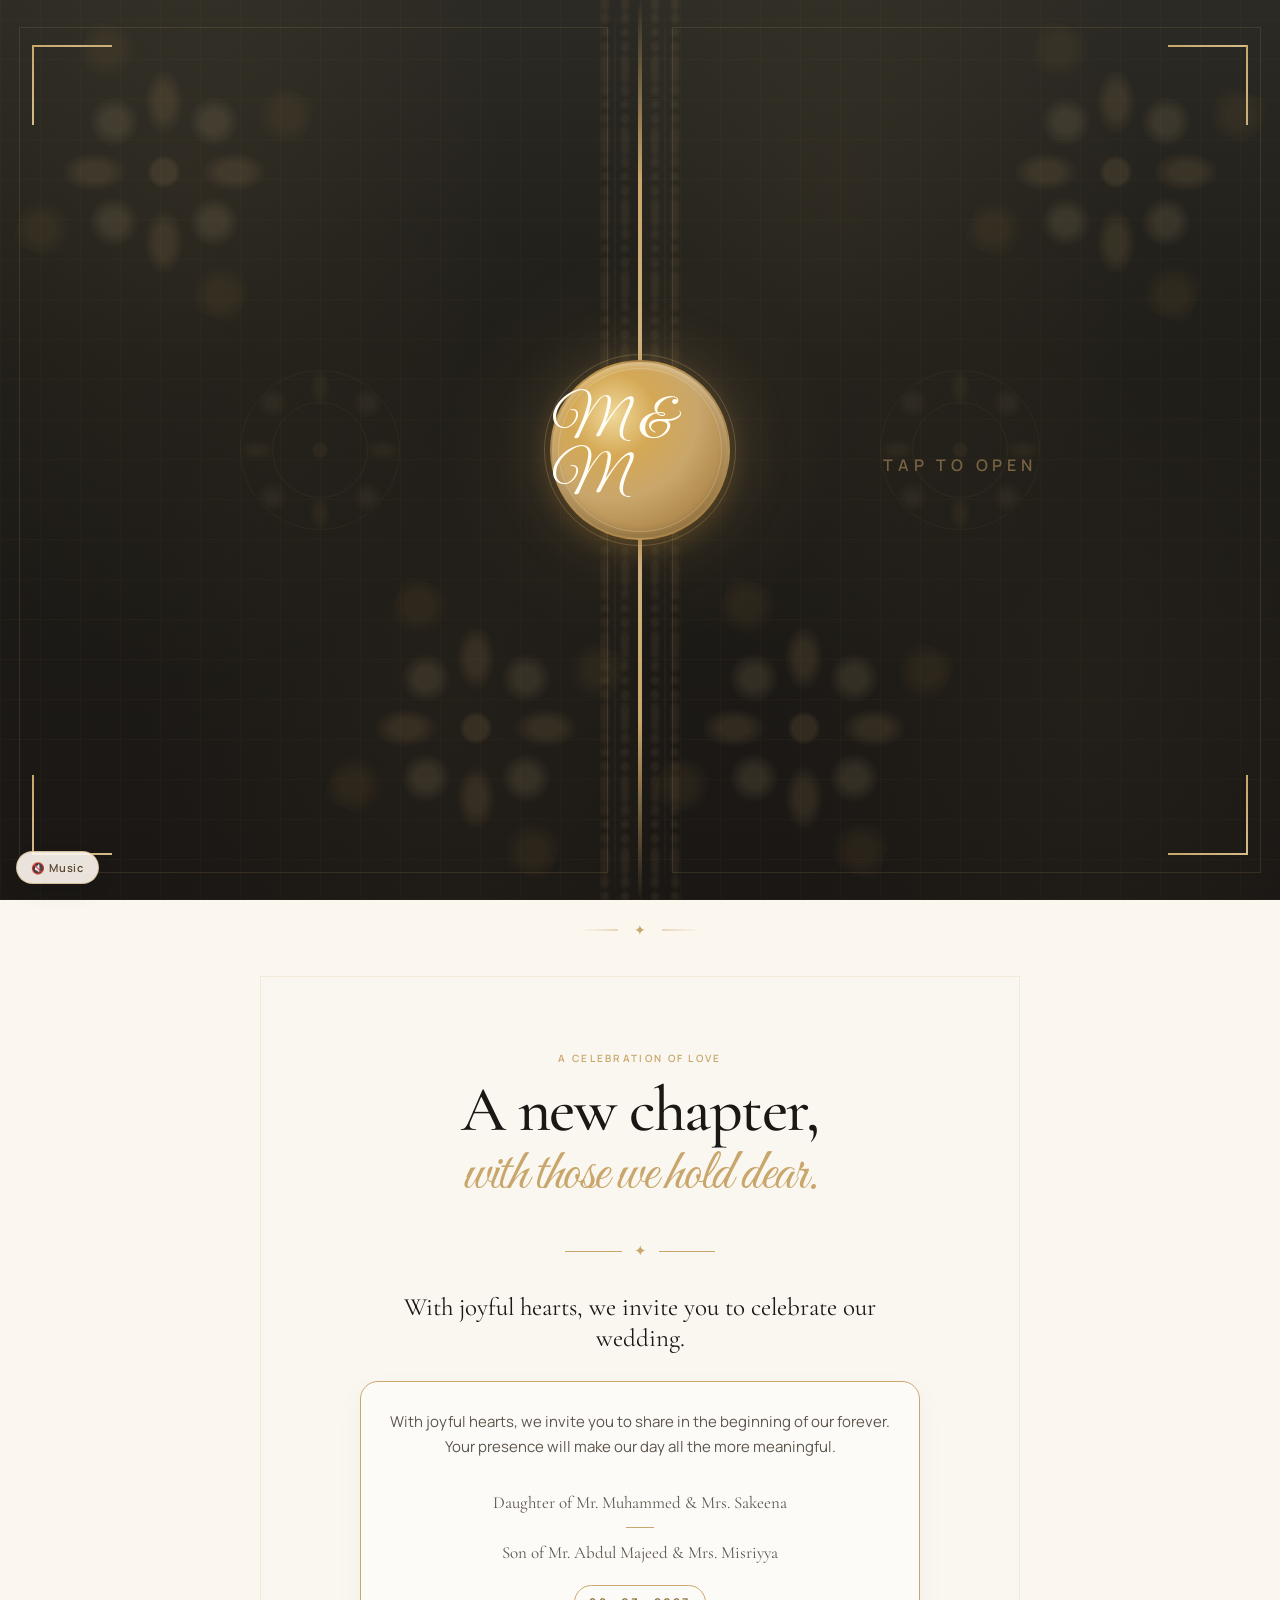
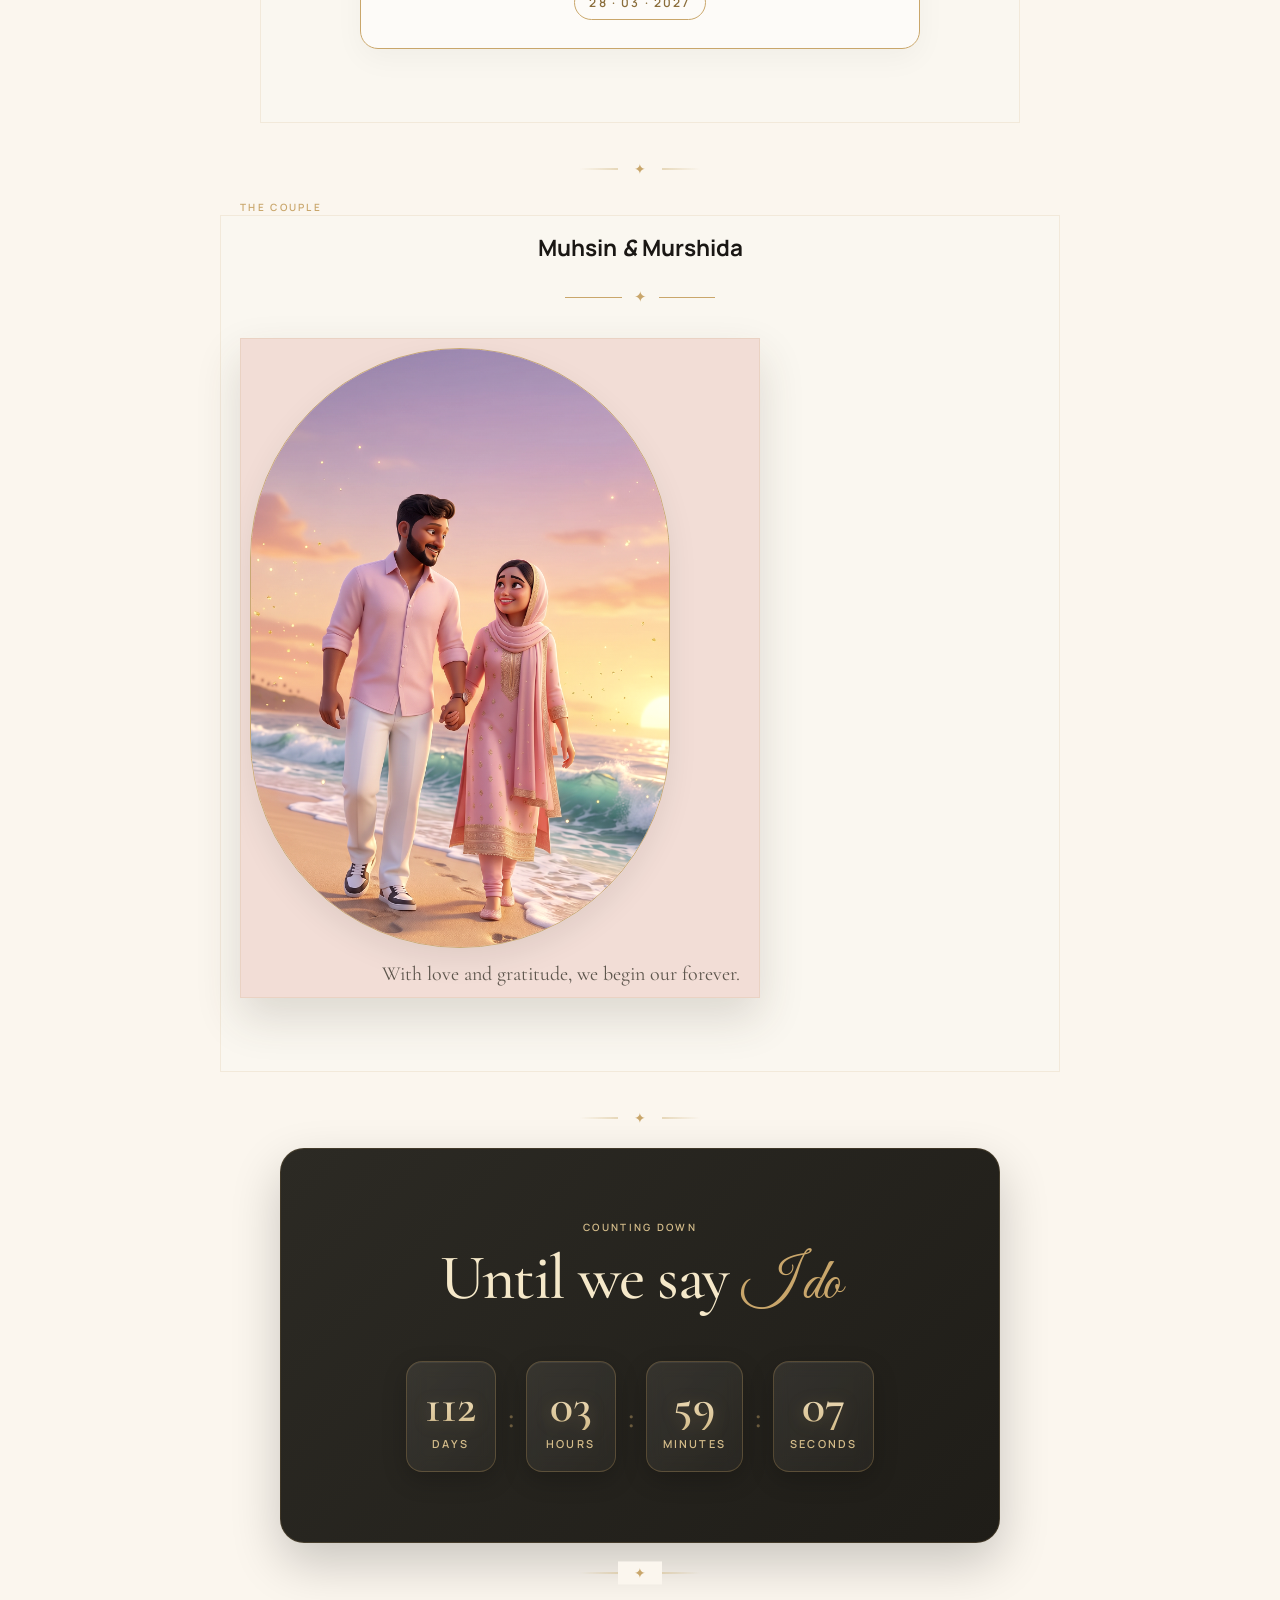
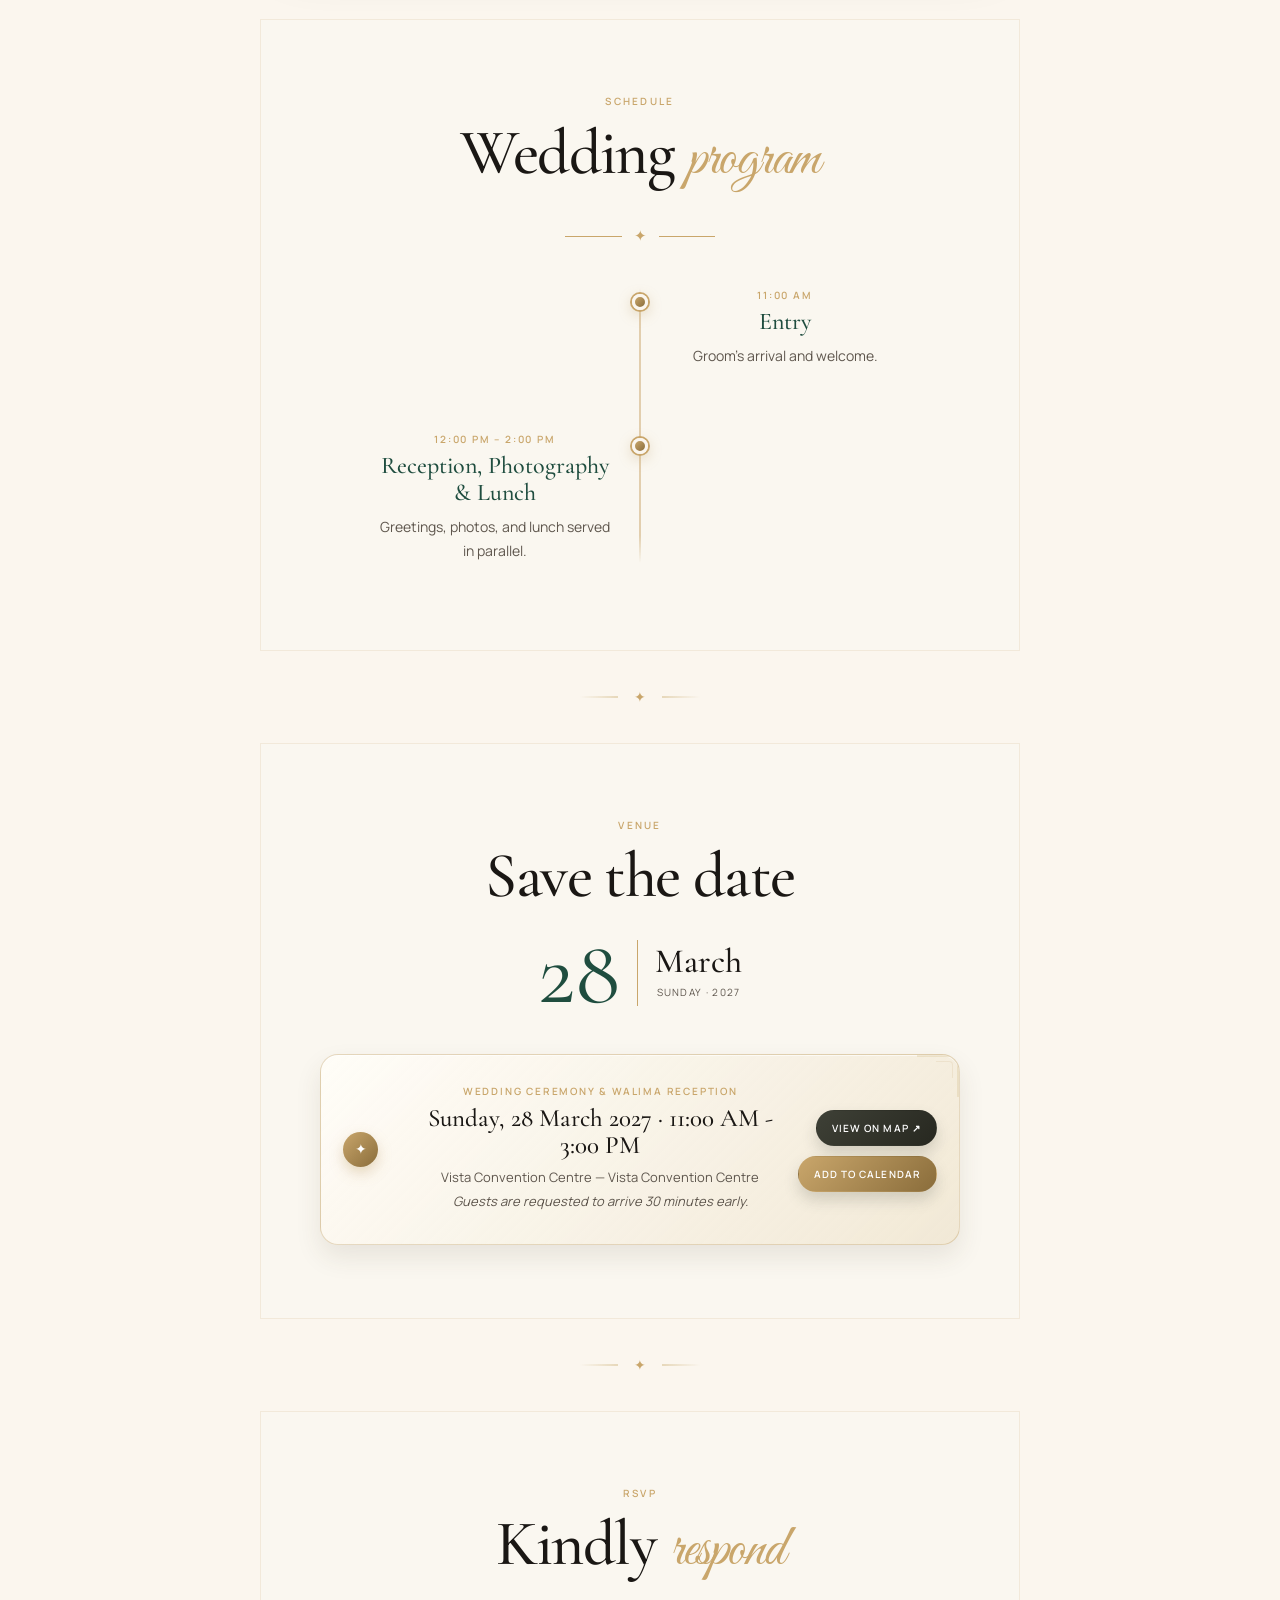
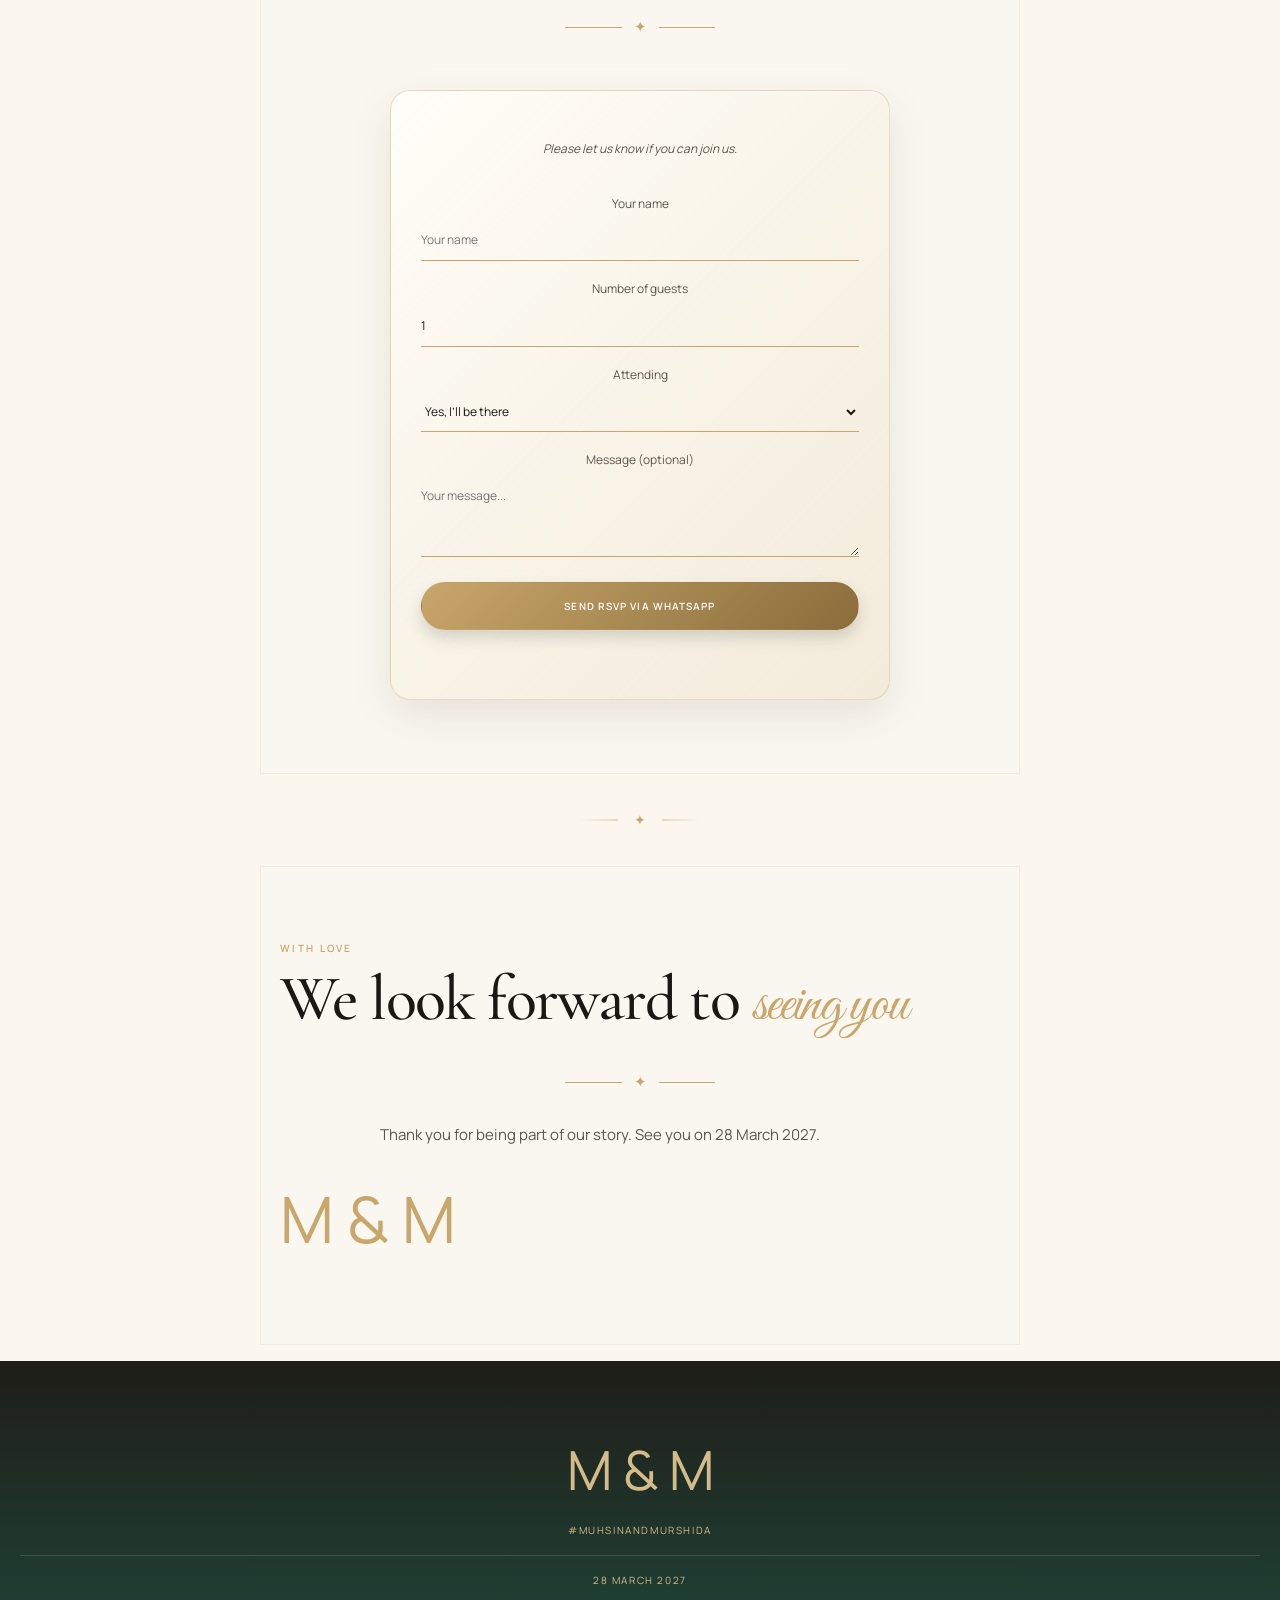
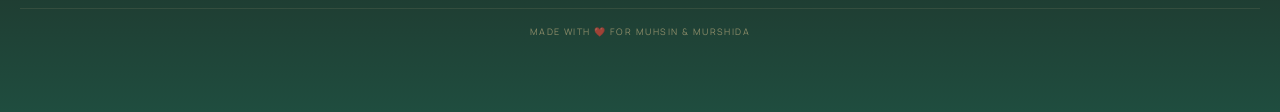
==== commit c2b90c3b: "Add envelope panel styling, floral designs, music fixes, and sync vercel deployment - Add panel orna" ====
--- a/vercel/index.html
+++ b/vercel/index.html
@@ -1194,6 +1194,188 @@
     width: 2px; height: 100%;
 }
 
+/* ── Floral corner motifs ── */
+.panel-floral {
+    position: absolute;
+    width: clamp(120px, 20vw, 200px);
+    height: clamp(120px, 20vw, 200px);
+    pointer-events: none;
+    z-index: 4;
+    opacity: 0.12;
+}
+
+.panel-floral-top {
+    top: 8%;
+}
+
+.panel-floral-bottom {
+    bottom: 8%;
+}
+
+.envelope-left .panel-floral-top {
+    left: 10%;
+}
+.envelope-left .panel-floral-bottom {
+    right: 10%;
+}
+.envelope-right .panel-floral-top {
+    right: 10%;
+}
+.envelope-right .panel-floral-bottom {
+    left: 10%;
+}
+
+/* Flower shape using radial gradients */
+.panel-floral::before {
+    content: "";
+    position: absolute;
+    inset: 0;
+    background:
+        /* Center of the flower */
+        radial-gradient(circle at 50% 50%, var(--gold) 8%, transparent 12%),
+        /* Petals - top */
+        radial-gradient(ellipse at 50% 15%, var(--gold) 6%, transparent 14%),
+        /* Petals - bottom */
+        radial-gradient(ellipse at 50% 85%, var(--gold) 6%, transparent 14%),
+        /* Petals - left */
+        radial-gradient(ellipse at 15% 50%, var(--gold) 6%, transparent 14%),
+        /* Petals - right */
+        radial-gradient(ellipse at 85% 50%, var(--gold) 6%, transparent 14%),
+        /* Petals - top-left diagonal */
+        radial-gradient(ellipse at 25% 25%, var(--gold-light) 5%, transparent 12%),
+        /* Petals - top-right diagonal */
+        radial-gradient(ellipse at 75% 25%, var(--gold-light) 5%, transparent 12%),
+        /* Petals - bottom-left diagonal */
+        radial-gradient(ellipse at 25% 75%, var(--gold-light) 5%, transparent 12%),
+        /* Petals - bottom-right diagonal */
+        radial-gradient(ellipse at 75% 75%, var(--gold-light) 5%, transparent 12%);
+    transform: rotate(0deg);
+}
+
+/* Leaf accents around the flower */
+.panel-floral::after {
+    content: "";
+    position: absolute;
+    inset: -10%;
+    background:
+        /* Leaf top-left */
+        radial-gradient(ellipse at 10% 10%, var(--gold-dark) 4%, transparent 10%),
+        /* Leaf top-right */
+        radial-gradient(ellipse at 90% 10%, var(--gold-dark) 4%, transparent 10%),
+        /* Leaf bottom-left */
+        radial-gradient(ellipse at 10% 90%, var(--gold-dark) 4%, transparent 10%),
+        /* Leaf bottom-right */
+        radial-gradient(ellipse at 90% 90%, var(--gold-dark) 4%, transparent 10%);
+    transform: rotate(20deg);
+}
+
+/* ── Circular floral medallion ── */
+.panel-medallion {
+    position: absolute;
+    top: 50%;
+    left: 50%;
+    width: clamp(100px, 15vw, 160px);
+    height: clamp(100px, 15vw, 160px);
+    transform: translate(-50%, -50%);
+    pointer-events: none;
+    z-index: 4;
+    opacity: 0.06;
+}
+
+/* Outer ring */
+.panel-medallion::before {
+    content: "";
+    position: absolute;
+    inset: 0;
+    border-radius: 50%;
+    border: 1px solid var(--gold);
+    background:
+        /* Inner petal ring */
+        radial-gradient(ellipse at 50% 10%, var(--gold) 3%, transparent 10%),
+        radial-gradient(ellipse at 50% 90%, var(--gold) 3%, transparent 10%),
+        radial-gradient(ellipse at 10% 50%, var(--gold) 3%, transparent 10%),
+        radial-gradient(ellipse at 90% 50%, var(--gold) 3%, transparent 10%),
+        radial-gradient(ellipse at 20% 20%, var(--gold-light) 2.5%, transparent 9%),
+        radial-gradient(ellipse at 80% 20%, var(--gold-light) 2.5%, transparent 9%),
+        radial-gradient(ellipse at 20% 80%, var(--gold-light) 2.5%, transparent 9%),
+        radial-gradient(ellipse at 80% 80%, var(--gold-light) 2.5%, transparent 9%),
+        /* Center dot */
+        radial-gradient(circle at 50% 50%, var(--gold) 5%, transparent 8%);
+}
+
+/* Inner decorative ring */
+.panel-medallion::after {
+    content: "";
+    position: absolute;
+    inset: 20%;
+    border-radius: 50%;
+    border: 1px solid var(--gold-light);
+}
+
+/* ── Vine pattern along inner edge (center seam) ── */
+.panel-vine {
+    position: absolute;
+    top: 0;
+    width: clamp(30px, 4vw, 50px);
+    height: 100%;
+    pointer-events: none;
+    z-index: 5;
+    opacity: 0.08;
+}
+
+.panel-vine-inner {
+    /* Positioned at the inner edge of each panel */
+}
+
+.envelope-left .panel-vine-inner {
+    right: 0;
+}
+
+.envelope-right .panel-vine-inner {
+    left: 0;
+}
+
+/* Vine leaves pattern using repeating radial gradients */
+.panel-vine::before {
+    content: "";
+    position: absolute;
+    inset: 0;
+    background-image:
+        /* Leaf pairs repeating vertically */
+        radial-gradient(ellipse at 30% 5%, var(--gold) 4%, transparent 12%),
+        radial-gradient(ellipse at 70% 5%, var(--gold) 4%, transparent 12%),
+        radial-gradient(ellipse at 30% 25%, var(--gold) 4%, transparent 12%),
+        radial-gradient(ellipse at 70% 25%, var(--gold) 4%, transparent 12%),
+        radial-gradient(ellipse at 30% 45%, var(--gold) 4%, transparent 12%),
+        radial-gradient(ellipse at 70% 45%, var(--gold) 4%, transparent 12%),
+        radial-gradient(ellipse at 30% 65%, var(--gold) 4%, transparent 12%),
+        radial-gradient(ellipse at 70% 65%, var(--gold) 4%, transparent 12%),
+        radial-gradient(ellipse at 30% 85%, var(--gold) 4%, transparent 12%),
+        radial-gradient(ellipse at 70% 85%, var(--gold) 4%, transparent 12%),
+        radial-gradient(ellipse at 30% 95%, var(--gold) 4%, transparent 12%),
+        radial-gradient(ellipse at 70% 95%, var(--gold) 4%, transparent 12%);
+    background-size: 100% 8%;
+    background-repeat: repeat-y;
+}
+
+/* Vine stem line */
+.panel-vine::after {
+    content: "";
+    position: absolute;
+    top: 0;
+    left: 50%;
+    width: 1px;
+    height: 100%;
+    background: linear-gradient(
+        180deg,
+        transparent 0%,
+        var(--gold) 5%,
+        var(--gold) 95%,
+        transparent 100%
+    );
+    transform: translateX(-50%);
+}
+
 /* Gold edge at the center seam — left panel's right edge */
 .envelope-left::after {
     content: "";
@@ -2001,12 +2183,20 @@
                     <div class="panel-ornament panel-ornament-bl"></div>
                     <div class="panel-border-frame"></div>
                     <div class="panel-pattern"></div>
+                    <div class="panel-floral panel-floral-top"></div>
+                    <div class="panel-floral panel-floral-bottom"></div>
+                    <div class="panel-medallion"></div>
+                    <div class="panel-vine panel-vine-inner"></div>
                 </div>
                 <div class="envelope-right">
                     <div class="panel-ornament panel-ornament-tr"></div>
                     <div class="panel-ornament panel-ornament-br"></div>
                     <div class="panel-border-frame"></div>
                     <div class="panel-pattern"></div>
+                    <div class="panel-floral panel-floral-top"></div>
+                    <div class="panel-floral panel-floral-bottom"></div>
+                    <div class="panel-medallion"></div>
+                    <div class="panel-vine panel-vine-inner"></div>
                     <p class="envelope-hint">Tap to open</p>
                 </div>
                 <div class="wax-seal" id="waxSeal"><span id="gateMonogram">M &amp; M</span></div>
@@ -2146,7 +2336,7 @@
         <button id="calIcs">Apple / Outlook calendar</button>
     </div>
 </div>
-<audio id="bgMusic" loop preload="none">
+<audio id="bgMusic" loop preload="auto">
   <source src="assets/wedding-music.mp3" type="audio/mpeg">
 </audio>
 <button class="music-toggle" id="musicToggle" type="button" aria-label="Toggle music">🔇 Music</button>
@@ -2540,17 +2730,41 @@
         await audio.play();
         setPlaying();
       } catch (e) {
+        console.warn("Music autoplay blocked:", e);
         setPaused();
       }
     }
-    // Start music on first user interaction (envelope open)
-    const origOpen = window._openInvitationRef;
+    // Start music on envelope open
     window._startMusicOnOpen = startMusic;
-    btn.addEventListener("click", async () => {
+    // Fallback: try to start music on any first user interaction if not already playing
+    let firstInteractionHandler = async function() {
+      if (!musicStarted) {
+        try {
+          await audio.play();
+          musicStarted = true;
+          setPlaying();
+        } catch (e) {
+          // Browser blocked it, will try again on next interaction
+        }
+      }
+      document.removeEventListener("click", firstInteractionHandler);
+    };
+    document.addEventListener("click", firstInteractionHandler);
+    // Manual toggle button
+    btn.addEventListener("click", async (e) => {
+      e.stopPropagation();
       try {
-        if (audio.paused) { await audio.play(); setPlaying(); }
-        else { audio.pause(); setPaused(); }
-      } catch (e) { setPaused(); }
+        if (audio.paused) {
+          await audio.play();
+          musicStarted = true;
+          setPlaying();
+        } else {
+          audio.pause();
+          setPaused();
+        }
+      } catch (err) {
+        setPaused();
+      }
     });
   })();
 
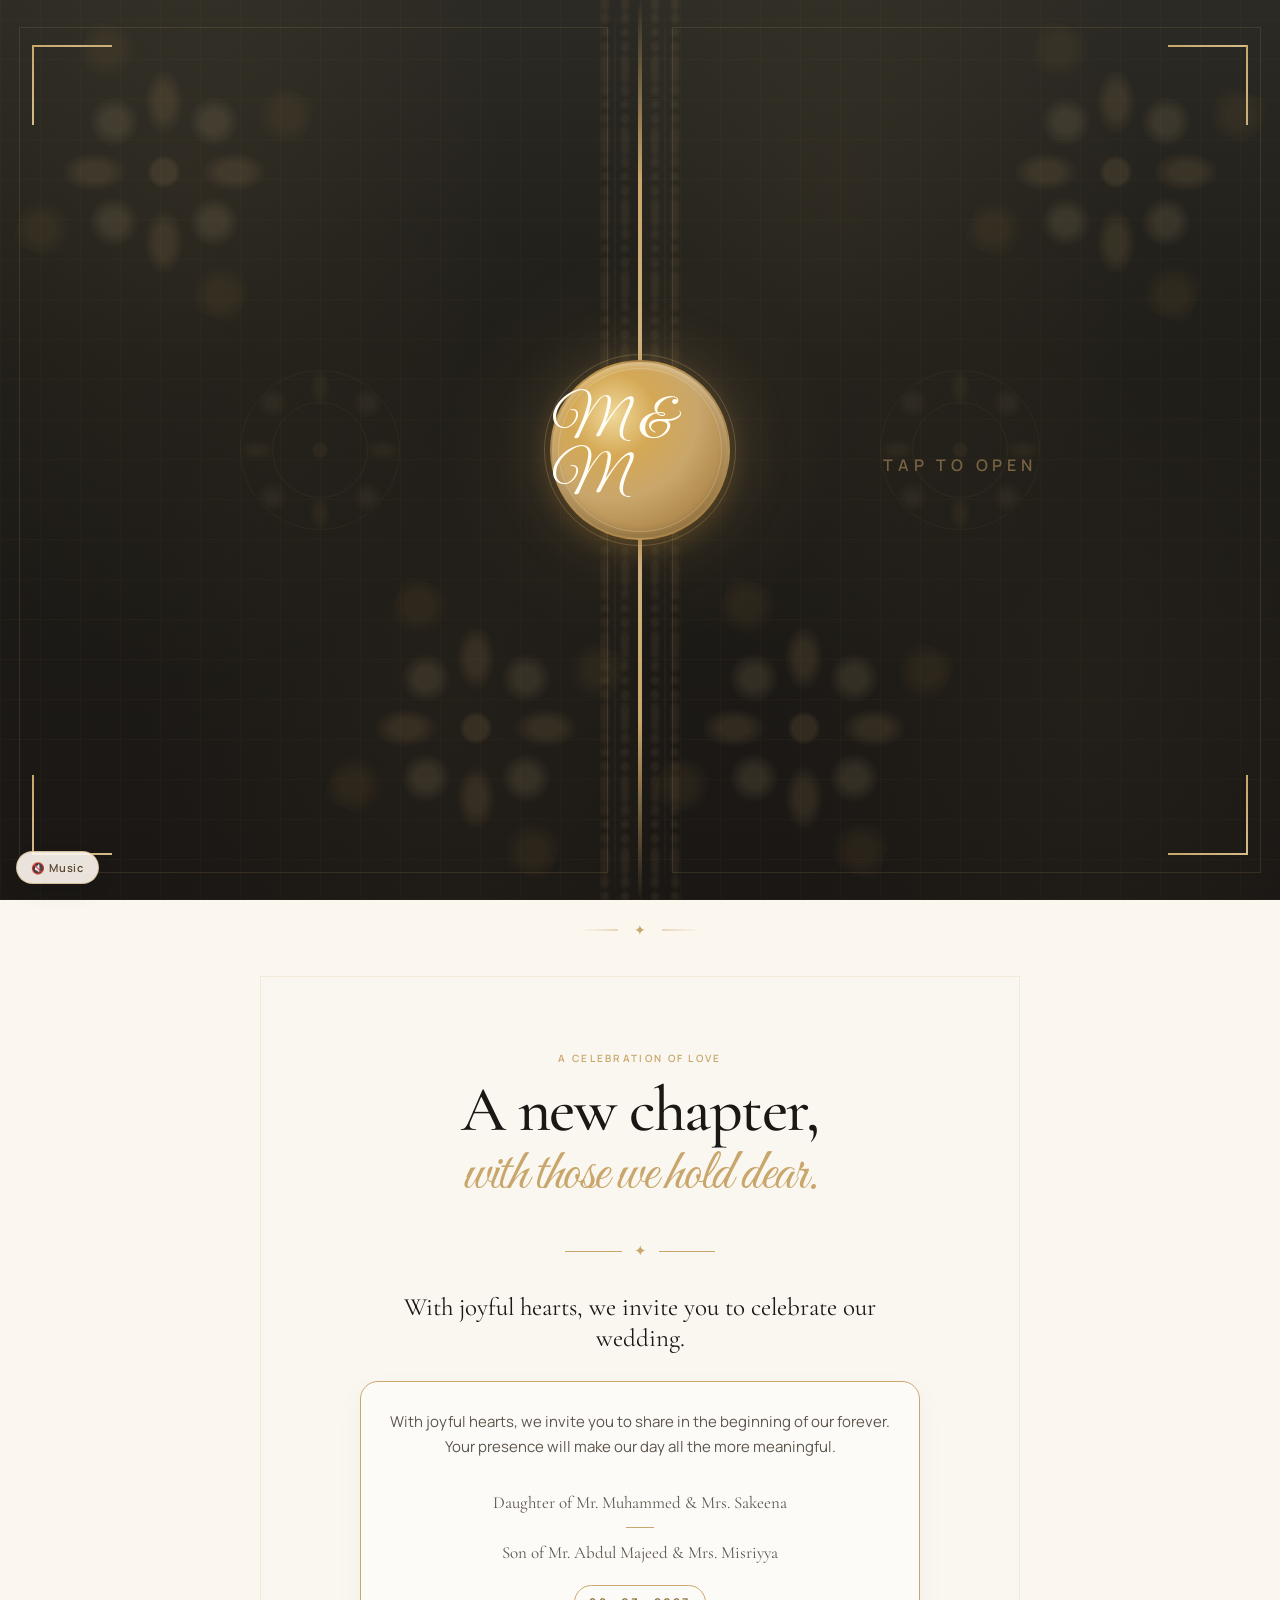
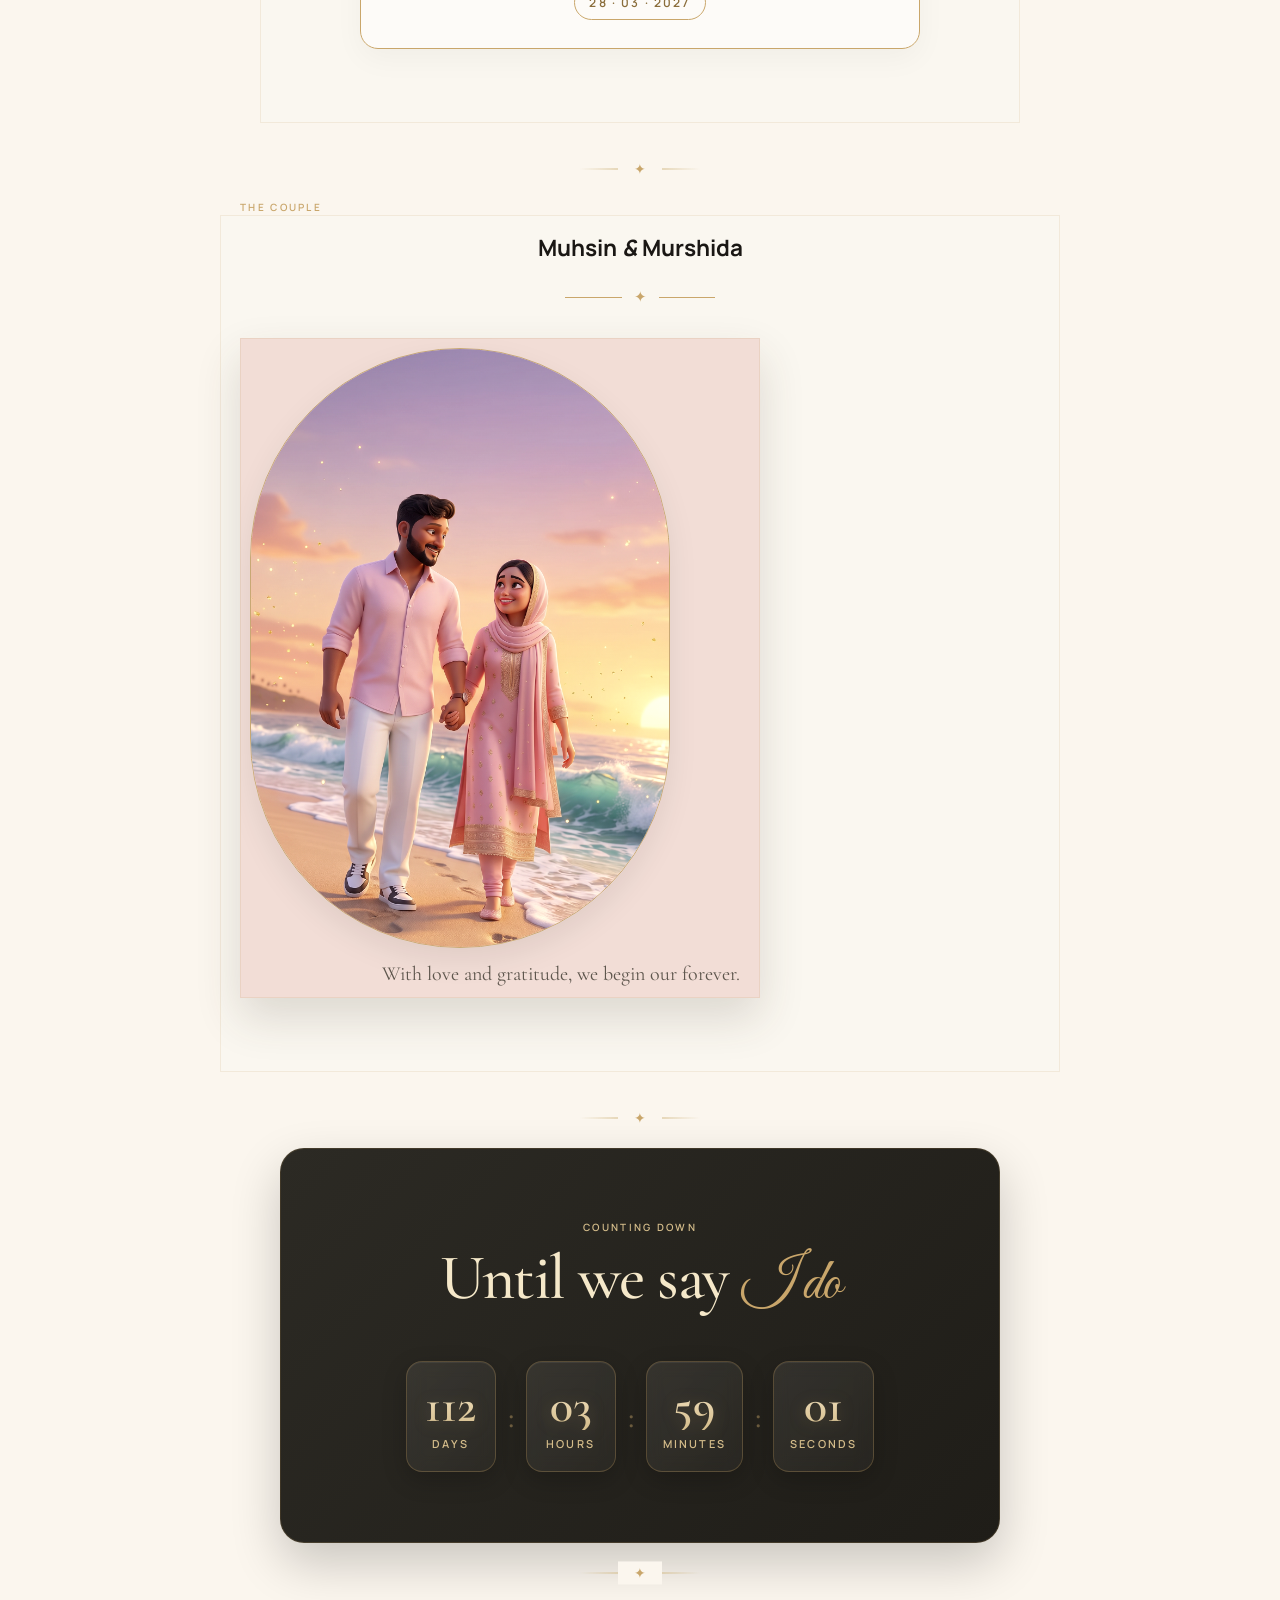
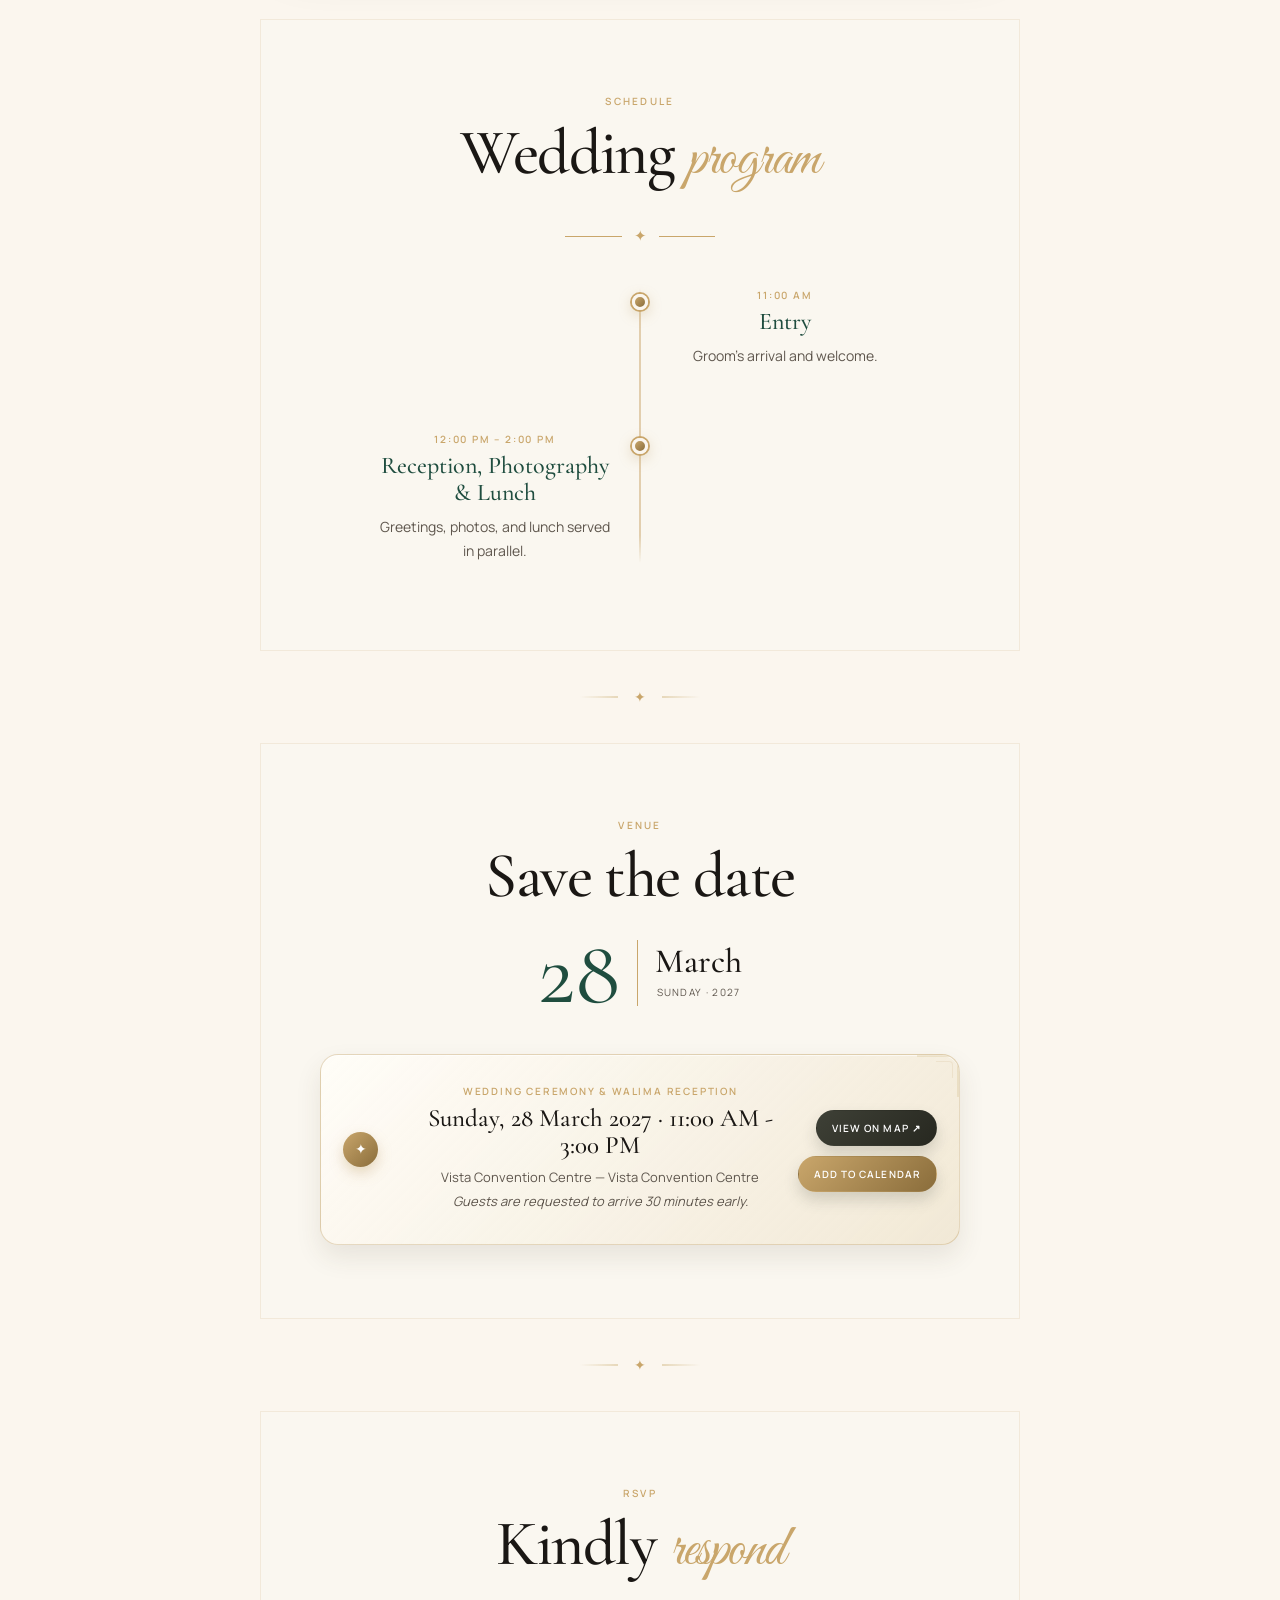
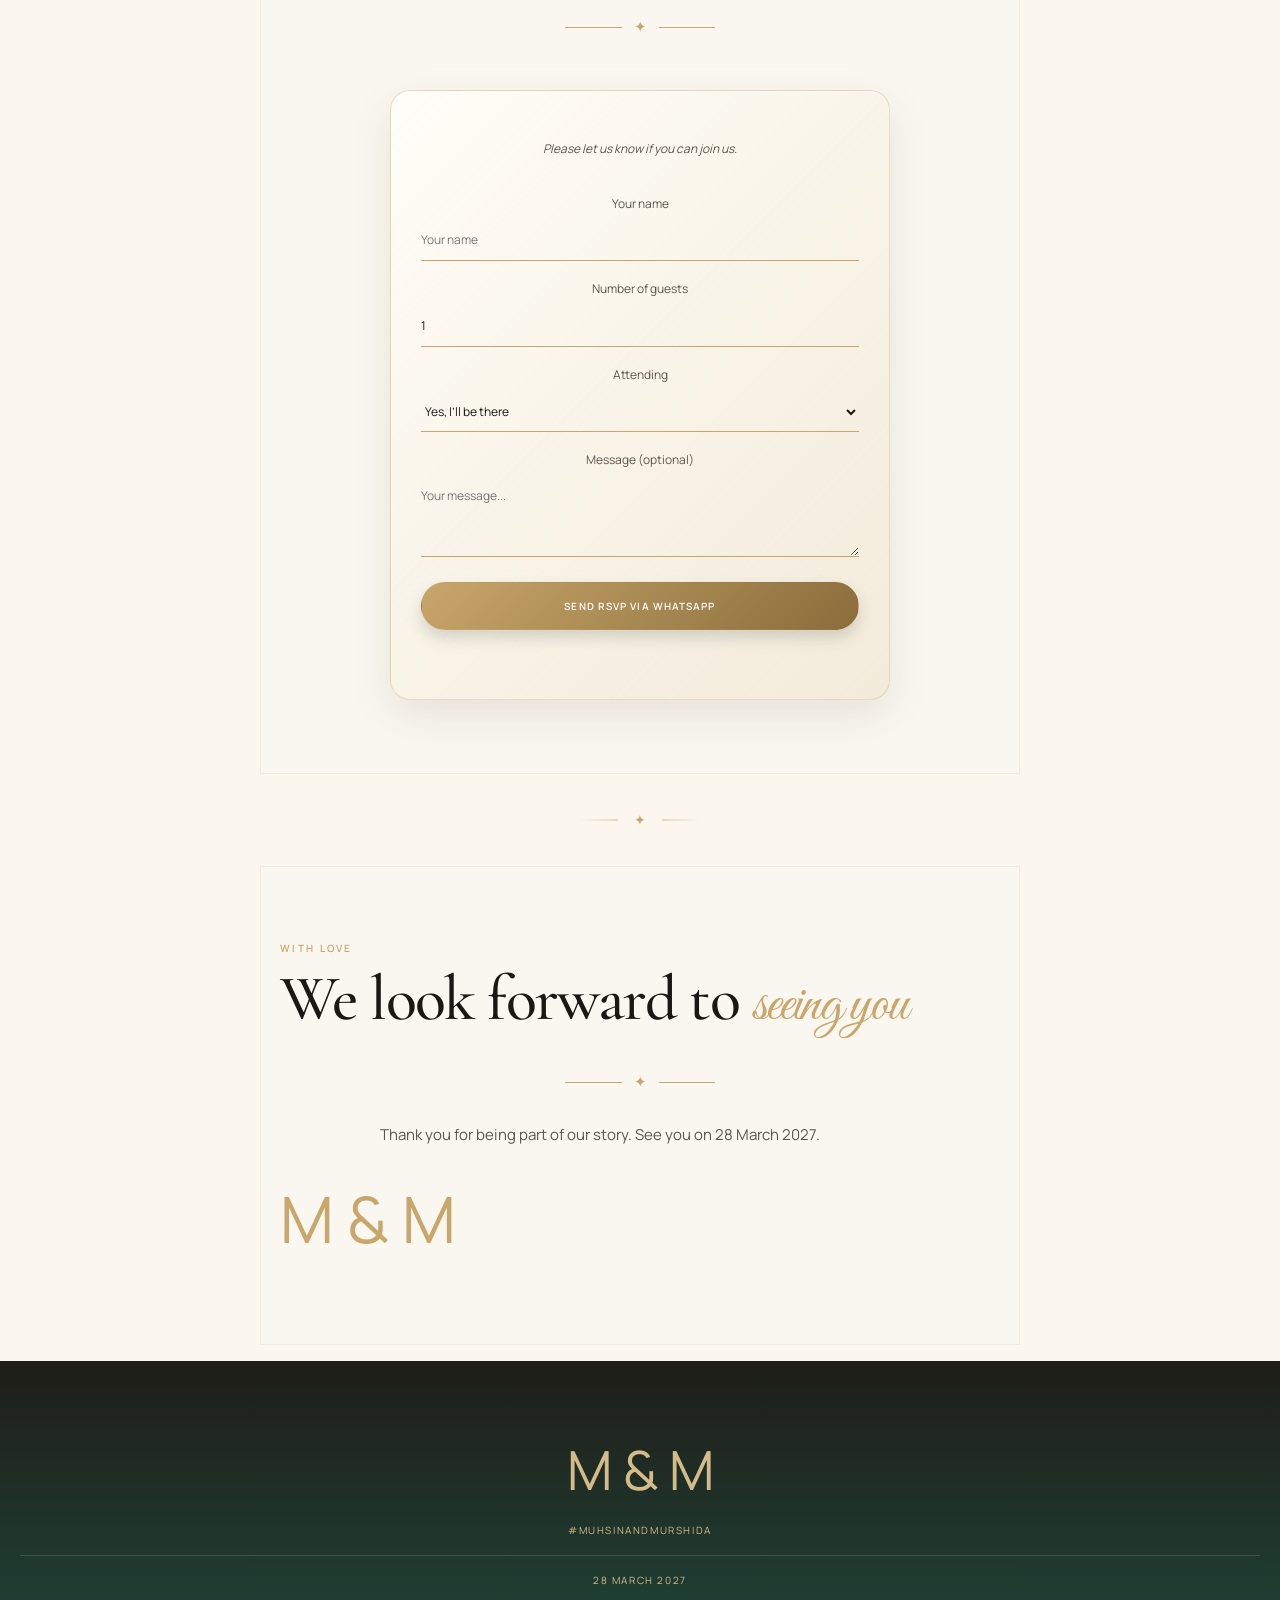
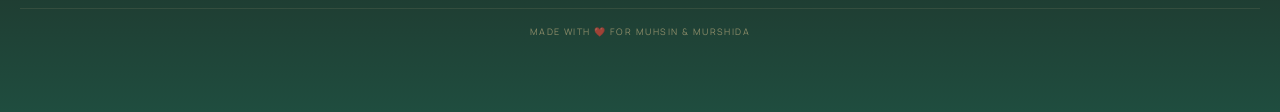
==== commit de8582c4: "Add social media sharing preview card (Open Graph image) - Generate luxury wedding invitation OG ima" ====
--- a/vercel/index.html
+++ b/vercel/index.html
@@ -4,7 +4,22 @@
     <meta charset="UTF-8">
     <meta name="viewport" content="width=device-width,initial-scale=1">
     <meta name="theme-color" content="#34352c">
-    <title>Wedding Invitation</title>
+    <title>Murshida &amp; Muhsin – Wedding Invitation</title>
+    <!-- Open Graph / Social Media Sharing -->
+    <meta property="og:title" content="Murshida & Muhsin – Wedding Invitation">
+    <meta property="og:description" content="Together with their families, Murshida & Muhsin invite you to celebrate their wedding on Sunday, 28 March 2027 at Vista Convention Centre, Malappuram, Kerala.">
+    <meta property="og:image" content="https://mm-invitation.nexflowsoft.com/assets/og-image.png">
+    <meta property="og:image:width" content="1200">
+    <meta property="og:image:height" content="630">
+    <meta property="og:image:alt" content="Murshida and Muhsin Wedding Invitation">
+    <meta property="og:type" content="website">
+    <meta property="og:url" content="https://mm-invitation.nexflowsoft.com">
+    <!-- Twitter Card -->
+    <meta name="twitter:card" content="summary_large_image">
+    <meta name="twitter:title" content="Murshida & Muhsin – Wedding Invitation">
+    <meta name="twitter:description" content="Together with their families, Murshida & Muhsin invite you to celebrate their wedding on Sunday, 28 March 2027.">
+    <meta name="twitter:image" content="https://mm-invitation.nexflowsoft.com/assets/og-image.png">
+    <meta name="twitter:image:alt" content="Murshida and Muhsin Wedding Invitation">
     <link rel="preconnect" href="https://fonts.googleapis.com">
     <link rel="preconnect" href="https://fonts.gstatic.com" crossorigin>
     <link href="https://fonts.googleapis.com/css2?family=Cormorant+Garamond:ital,wght@0,400;0,500;0,600;1,400&family=Great+Vibes&family=Manrope:wght@400;500;600&display=swap"
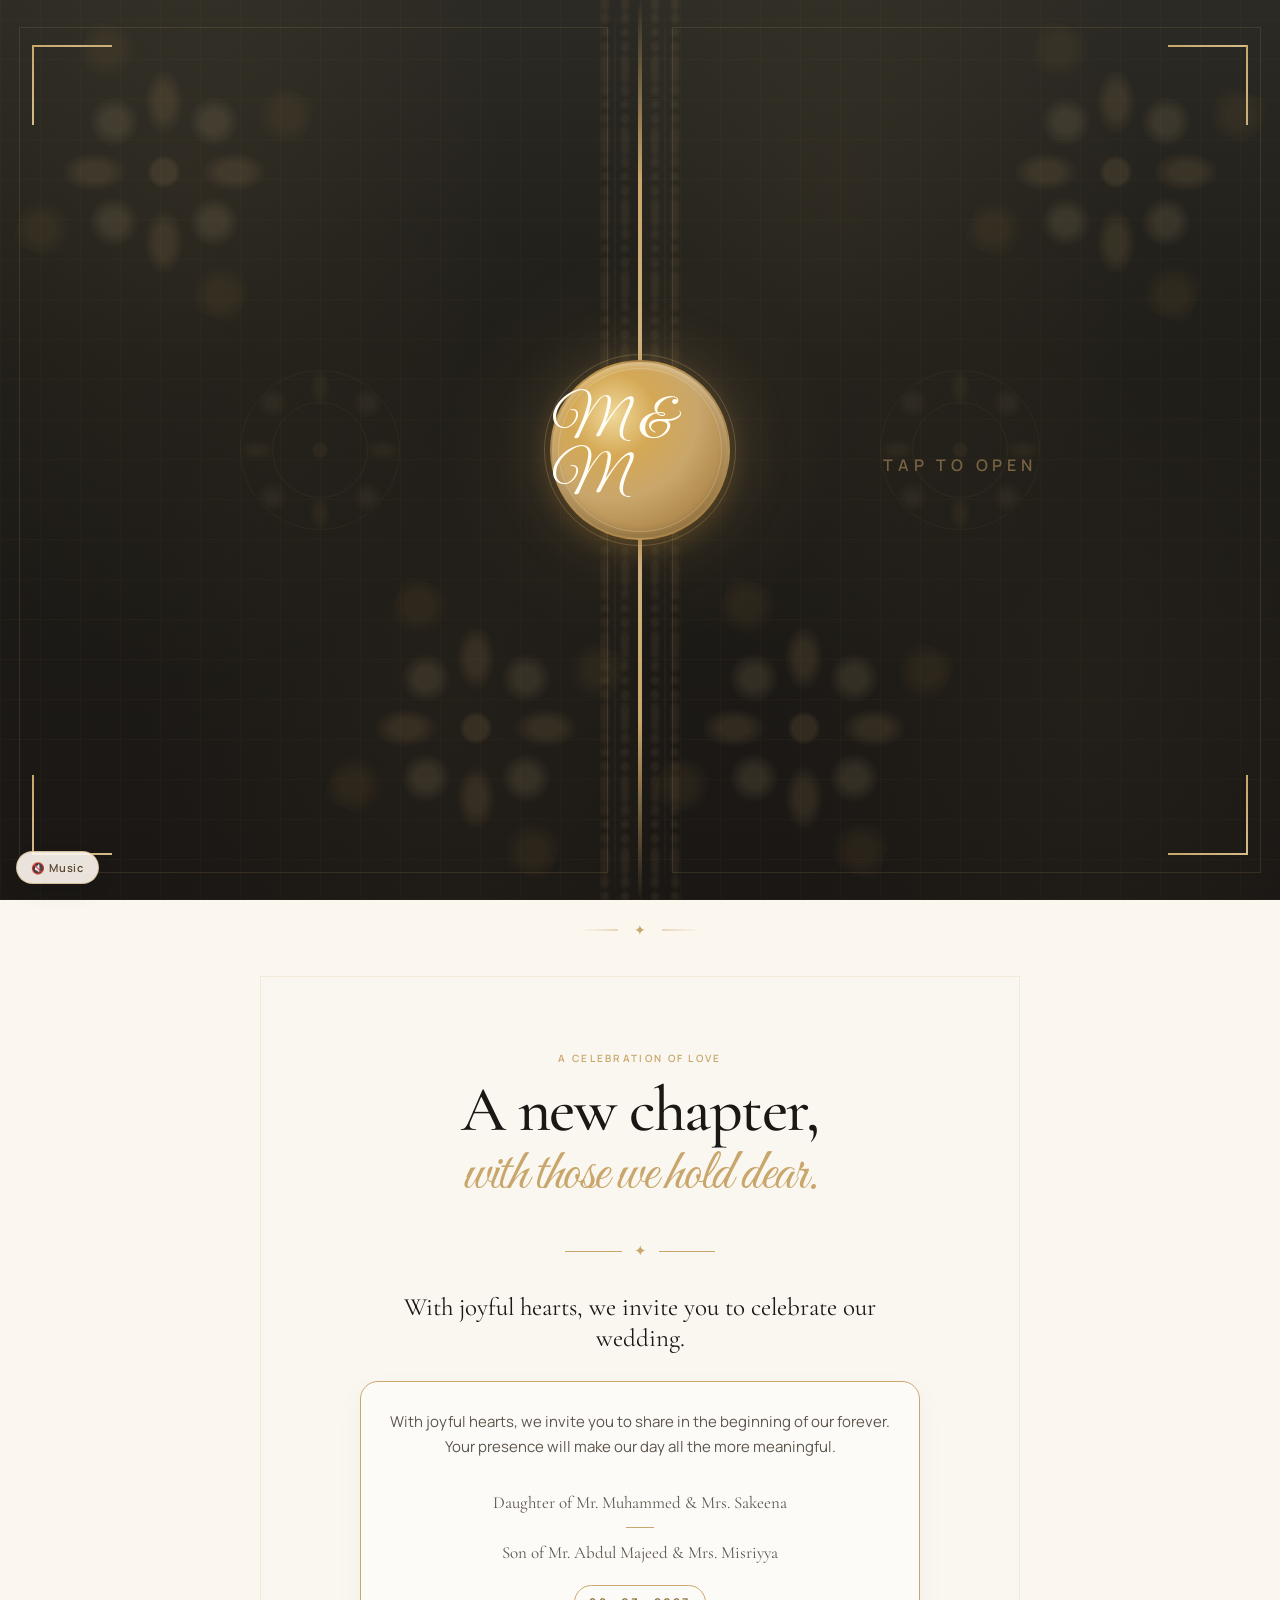
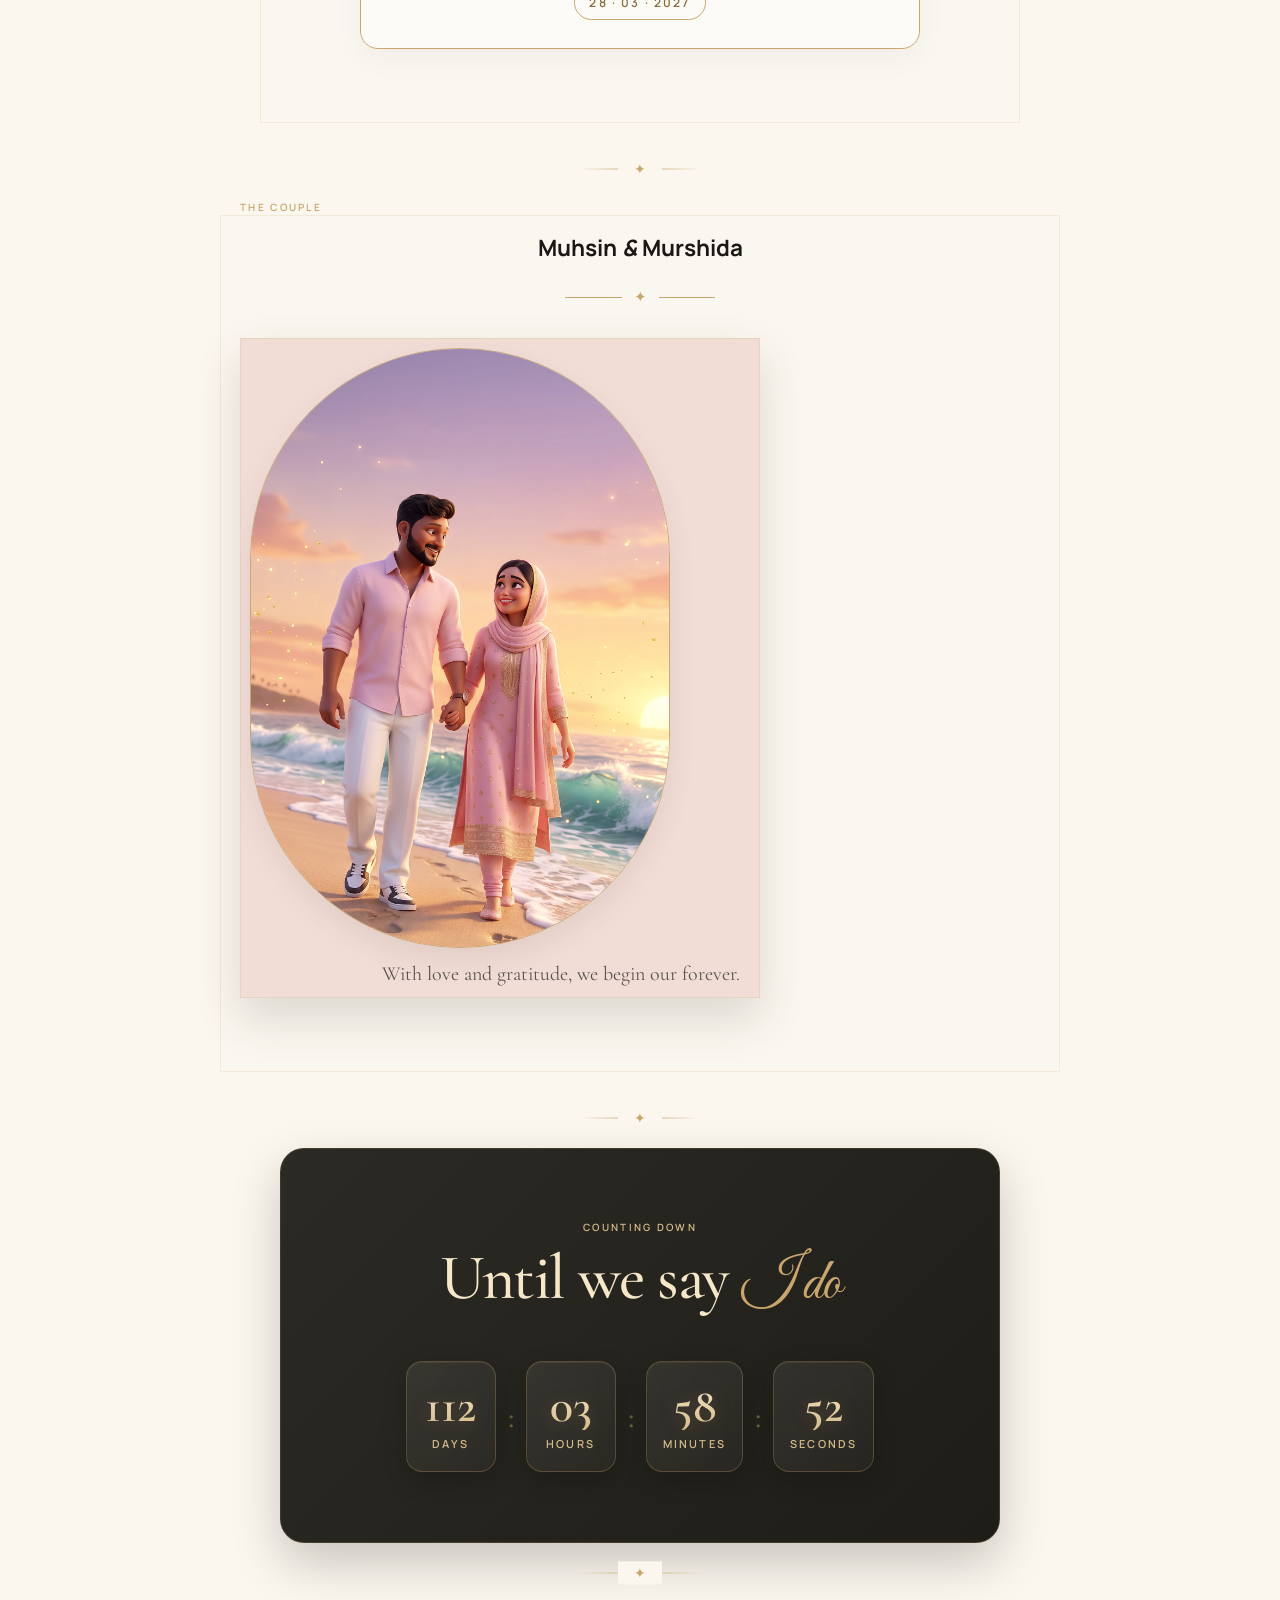
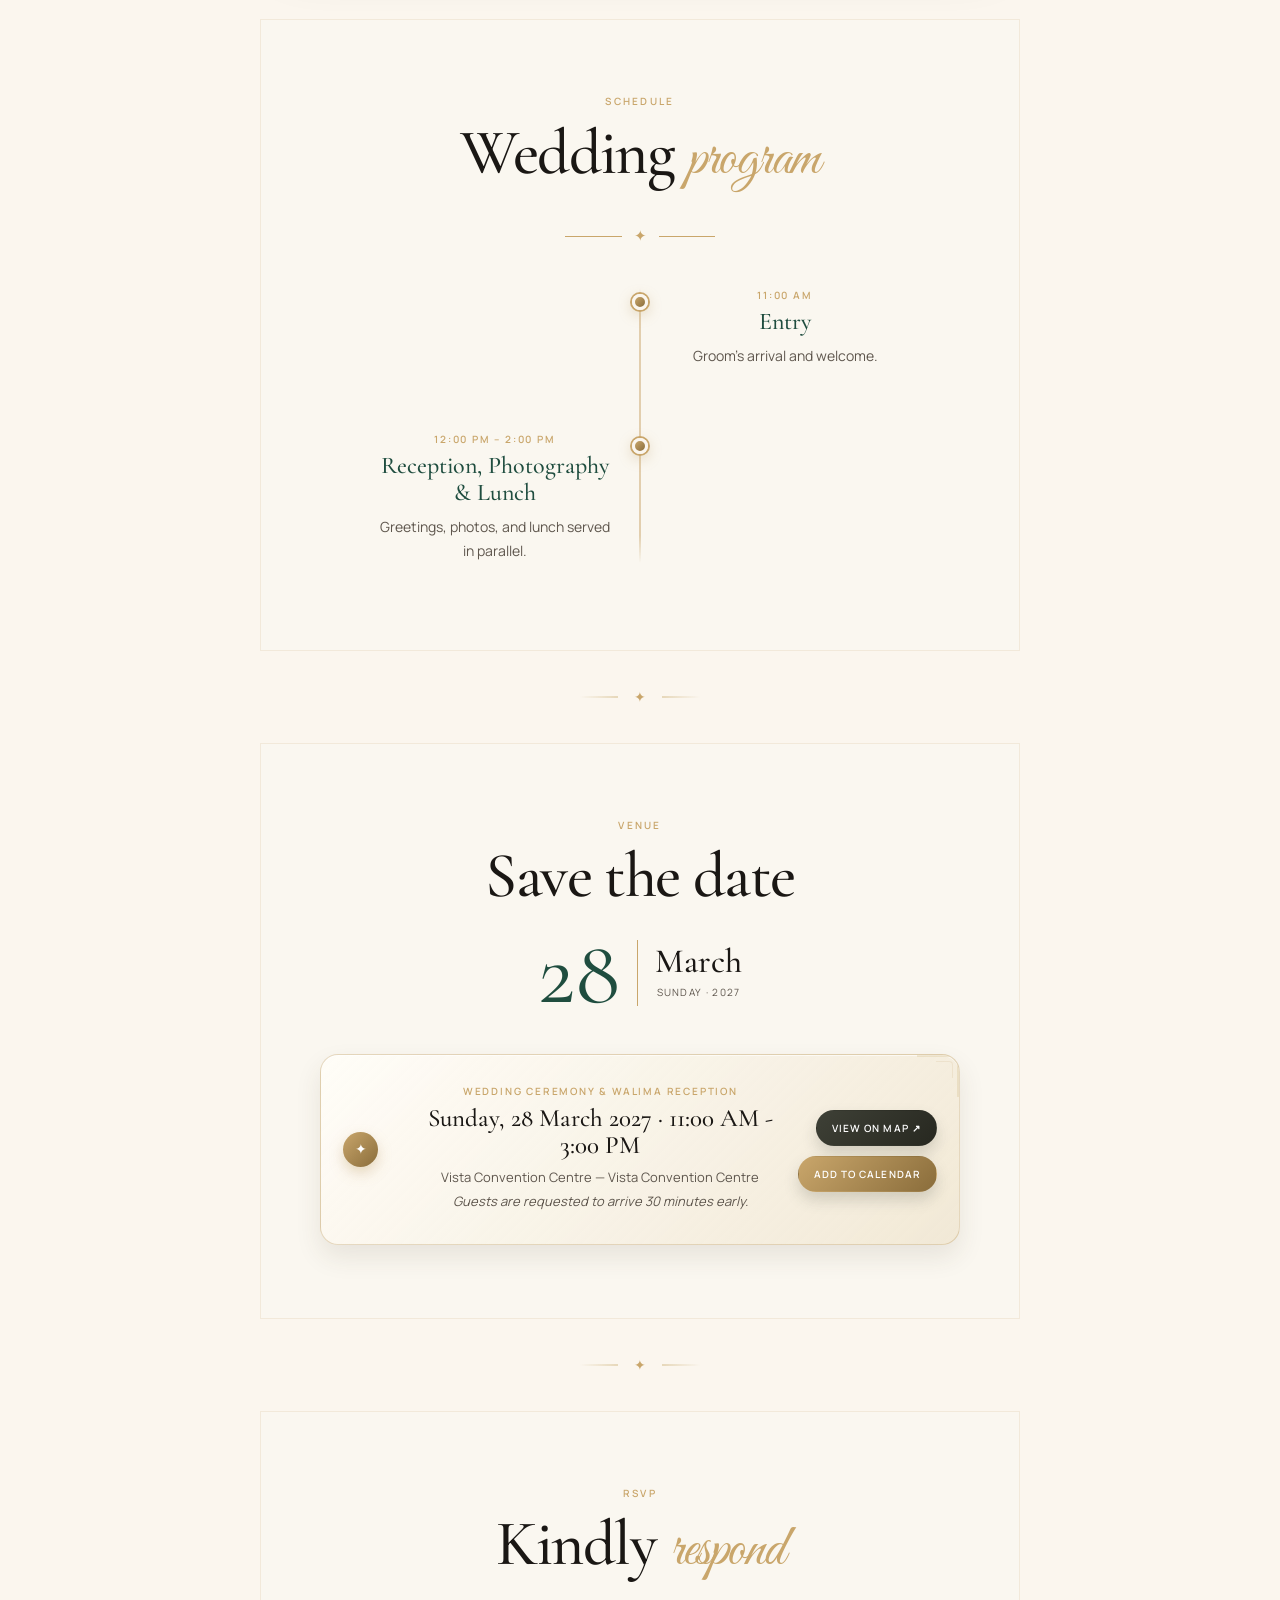
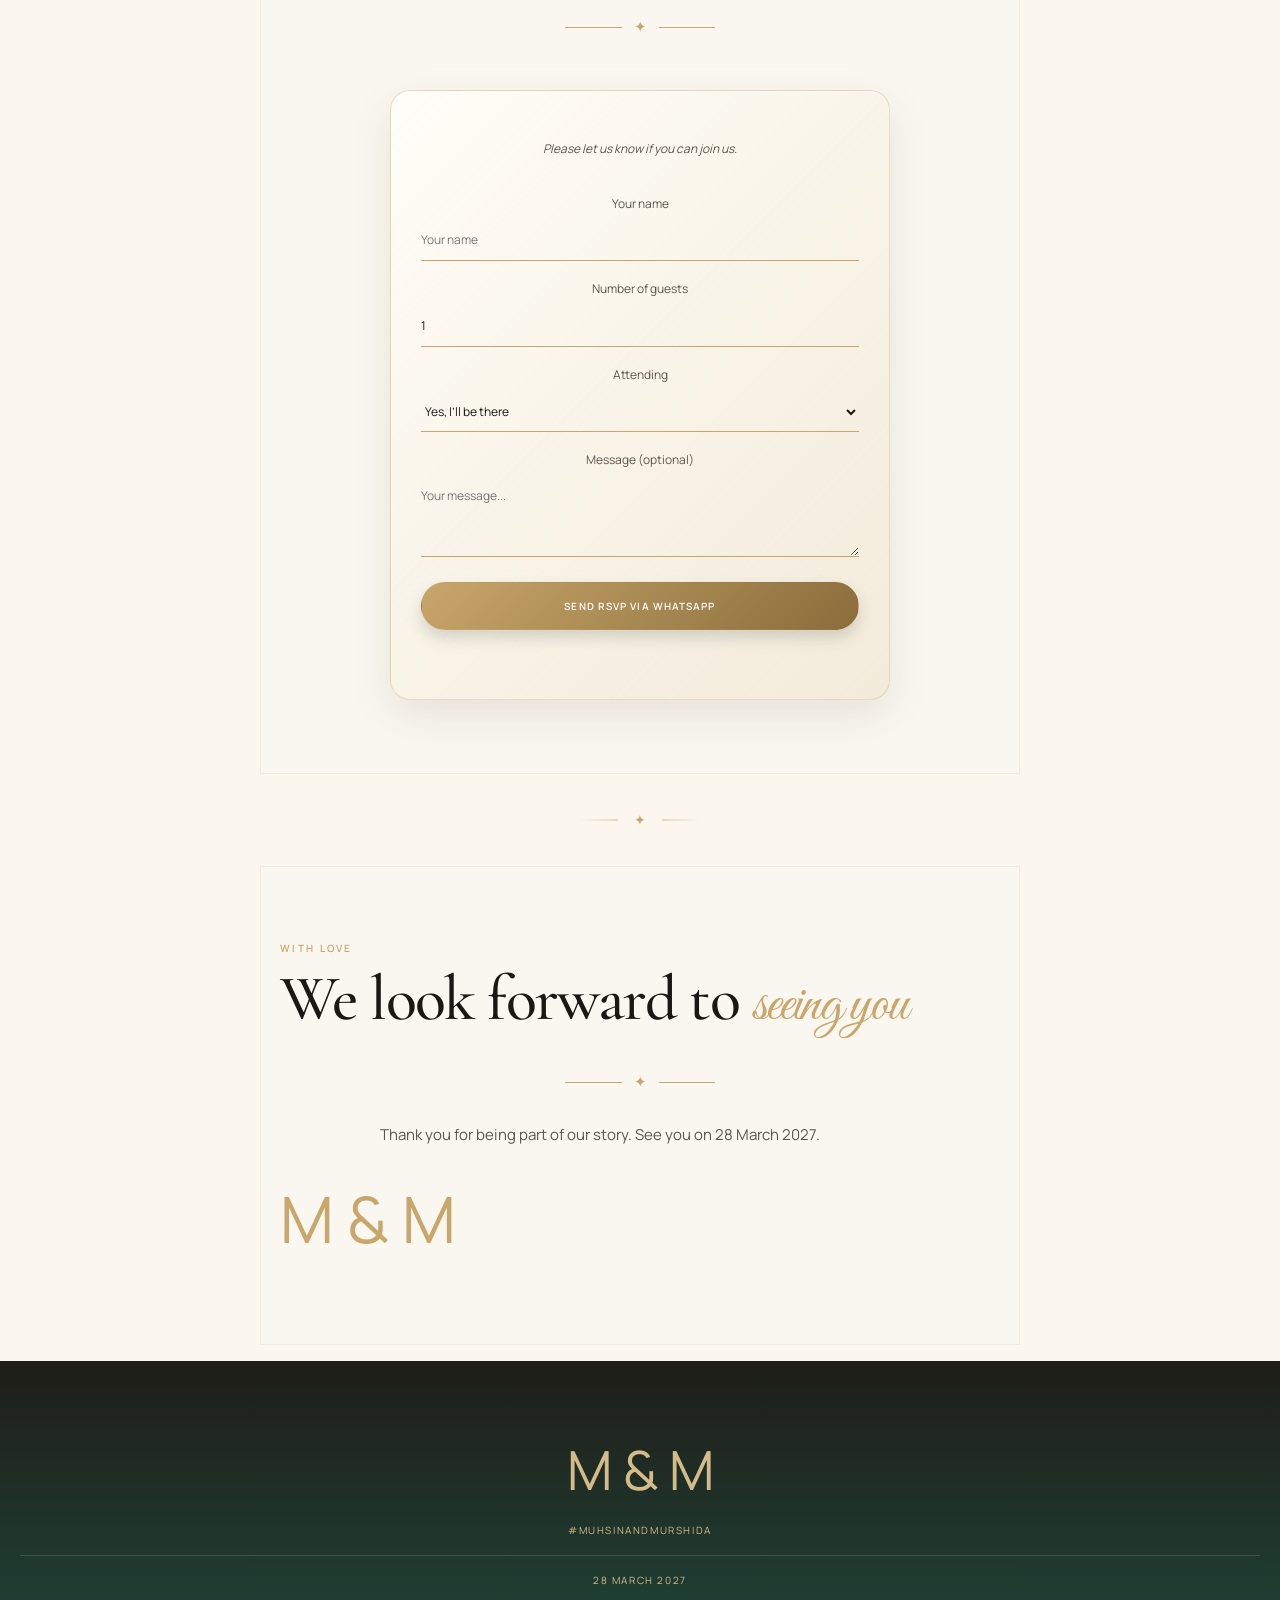
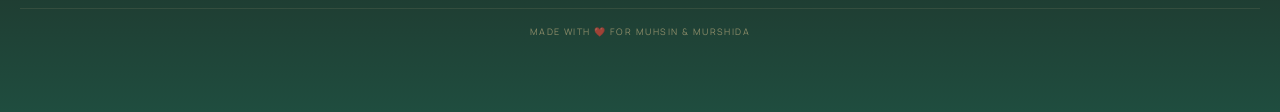
==== commit fc3b4228: "new file:   assets/og-image.jpg 	deleted:    assets/og-image.png 	new file:   fonts/CormorantGaramon" ====
--- a/vercel/index.html
+++ b/vercel/index.html
@@ -2354,7 +2354,7 @@
 <audio id="bgMusic" loop preload="auto">
   <source src="assets/wedding-music.mp3" type="audio/mpeg">
 </audio>
-<button class="music-toggle" id="musicToggle" type="button" aria-label="Toggle music">🔇 Music</button>
+<button class="music-toggle" id="musicToggle" type="button" aria-label="Toggle music">🔊 Music</button>
 <script>
 /* ── Edit this file to personalize the invitation ── */
 window.WEDDING = {
@@ -2459,7 +2459,7 @@
     },
   ],
   dresscode: "Traditional / formal attire in soft, elegant tones is warmly encouraged.",
-  rsvpWhatsApp: "919876543210",
+  rsvpWhatsApp: "918606289604",
 
   wishes: [
     {
@@ -2749,7 +2749,16 @@
         setPaused();
       }
     }
-    // Start music on envelope open
+    // Attempt autoplay on page load (browser may block it)
+    audio.play().then(() => {
+      musicStarted = true;
+      setPlaying();
+    }).catch(e => {
+      console.warn("Autoplay blocked, waiting for user interaction:", e);
+      // Autoplay was blocked, set button to muted state
+      setPaused();
+    });
+    // Start music on envelope open if not already playing
     window._startMusicOnOpen = startMusic;
     // Fallback: try to start music on any first user interaction if not already playing
     let firstInteractionHandler = async function() {
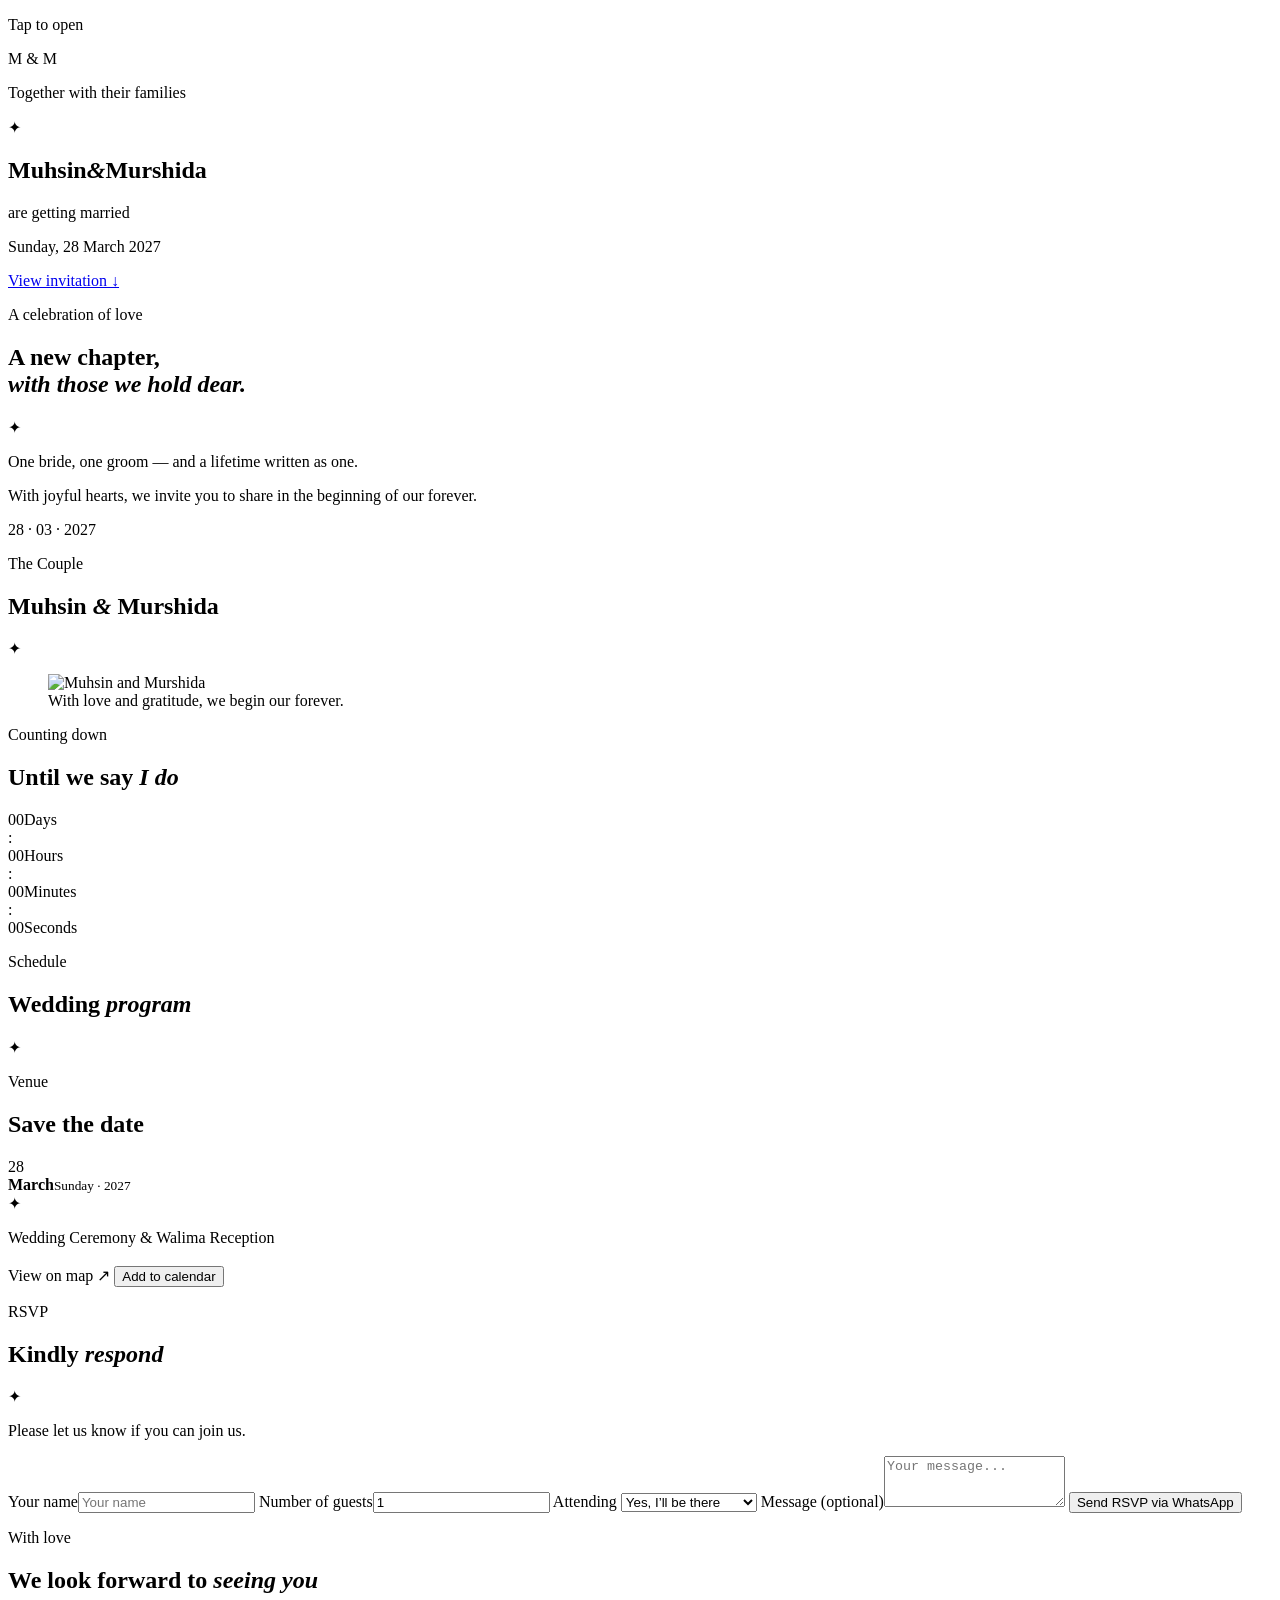
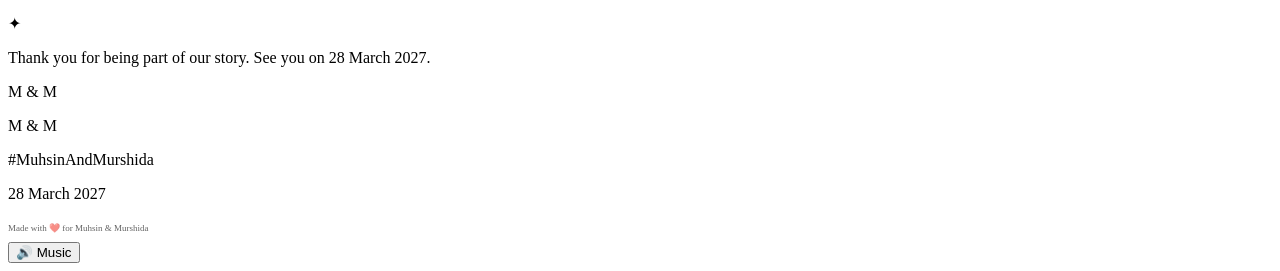
==== commit cb0774bd: "modified:   invitation.html 	modified:   vercel/index.html" ====
--- a/vercel/index.html
+++ b/vercel/index.html
@@ -8,7 +8,7 @@
     <!-- Open Graph / Social Media Sharing -->
     <meta property="og:title" content="Murshida & Muhsin – Wedding Invitation">
     <meta property="og:description" content="Together with their families, Murshida & Muhsin invite you to celebrate their wedding on Sunday, 28 March 2027 at Vista Convention Centre, Malappuram, Kerala.">
-    <meta property="og:image" content="https://mm-invitation.nexflowsoft.com/assets/og-image.png">
+    <meta property="og:image" content="https://mm-invitation.nexflowsoft.com/assets/og-image.jpg">
     <meta property="og:image:width" content="1200">
     <meta property="og:image:height" content="630">
     <meta property="og:image:alt" content="Murshida and Muhsin Wedding Invitation">
@@ -18,7 +18,7 @@
     <meta name="twitter:card" content="summary_large_image">
     <meta name="twitter:title" content="Murshida & Muhsin – Wedding Invitation">
     <meta name="twitter:description" content="Together with their families, Murshida & Muhsin invite you to celebrate their wedding on Sunday, 28 March 2027.">
-    <meta name="twitter:image" content="https://mm-invitation.nexflowsoft.com/assets/og-image.png">
+    <meta name="twitter:image" content="https://mm-invitation.nexflowsoft.com/assets/og-image.jpg">
     <meta name="twitter:image:alt" content="Murshida and Muhsin Wedding Invitation">
     <link rel="preconnect" href="https://fonts.googleapis.com">
     <link rel="preconnect" href="https://fonts.gstatic.com" crossorigin>
@@ -44,2147 +44,11 @@
           "addressCountry": "IN"
         }
       },
-      "image": "assets/WhatsApp%20Image%202026-10-19%20at%2012.17.47%20PM.jpeg",
+      "image": "css/assets/WhatsApp%20Image%202026-10-19%20at%2012.17.47%20PM.jpeg",
       "description": "Join us for the wedding celebration of Murshida and Muhsin."
     }
     </script>
-<style>
-:root {
-    --ink: #1a1714;
-    --olive: #1F4D3F;
-    --paper: #FBF6EE;
-    --sand: #F2DDD6;
-    --line: #C9A66B;
-    --gold: #C9A66B;
-    --gold-light: #d4bc8a;
-    --gold-dark: #8a6d3b;
-    --muted: #5e564d;
-    --serif: "Cormorant Garamond", Georgia, serif;
-    --script: "Great Vibes", cursive;
-    --sans: "Manrope", sans-serif
-}
-
-* {
-    box-sizing: border-box
-}
-
-html {
-    scroll-behavior: smooth
-}
-
-body {
-    margin: 0;
-    background: var(--paper);
-    color: var(--ink);
-    font: 15px/1.65 var(--sans)
-}
-
-.shell {
-    width: min(100% - 40px, 720px);
-    margin: auto
-}
-
-.hero {
-    height: 740px;
-    min-height: 650px;
-    position: relative;
-    isolation: isolate;
-    display: grid;
-    align-items: end;
-    background: var(--paper);
-    color: var(--ink);
-    overflow: hidden
-}
-
-.hero-image, .hero-shade {
-    position: absolute;
-    z-index: -1
-}
-
-.hero-image {
-    inset: 28px 20px 278px;
-    background: url("assets/WhatsApp Image 2026-10-19 at 12.17.47 PM.jpeg") center 18%/cover;
-    filter: saturate(.75) brightness(.92) contrast(1.05)
-}
-
-.hero-shade {
-    inset: 28px 20px 278px;
-    border: 1px solid rgba(245, 239, 225, .75);
-    box-shadow: inset 0 0 0 10px rgba(26, 23, 18, .08), inset 0 0 60px rgba(184, 150, 90, .06)
-}
-
-.hero-content {
-    text-align: center;
-    padding-bottom: 62px
-}
-
-.eyebrow {
-    margin: 0 0 14px;
-    color: var(--gold);
-    font-size: 10px;
-    font-weight: 600;
-    letter-spacing: .23em;
-    text-transform: uppercase
-}
-
-.light {
-    color: var(--gold)
-}
-
-.spark {
-    display: block;
-    color: var(--gold);
-    margin-bottom: 14px
-}
-
-h1, h2, h3, p {
-    margin-top: 0
-}
-
-h1 {
-    margin: 0;
-    display: grid;
-    gap: 3px;
-    line-height: .9;
-    text-shadow: none
-}
-
-h1 .script {
-    font-size: clamp(46px, 12vw, 78px);
-    font-weight: 400
-}
-
-h1 i {
-    font: 20px var(--serif);
-    color: var(--gold)
-}
-
-.hero-date {
-    margin: 20px 0 16px;
-    font-size: 10px;
-    letter-spacing: .18em;
-    text-transform: uppercase;
-    color: var(--muted)
-}
-
-.hero a {
-    color: var(--ink);
-    text-decoration: none;
-    font-size: 11px;
-    letter-spacing: .16em;
-    text-transform: uppercase;
-    display: inline-block;
-    padding: 8px 20px;
-    border: 1px solid var(--gold);
-    border-radius: 999px;
-    transition: background .3s ease, color .3s ease, transform .3s ease
-}
-
-.hero a:hover {
-    background: var(--gold);
-    color: #fff;
-    transform: translateY(-2px)
-}
-
-.section {
-    padding: 90px 0
-}
-
-.welcome, .celebration {
-    text-align: center
-}
-
-.section h2 {
-    font: 500 clamp(42px, 10vw, 64px)/.92 var(--serif);
-    letter-spacing: -.025em;
-    margin-bottom: 28px
-}
-
-.section h2 em {
-    font: 400 .9em var(--script);
-    color: var(--gold)
-}
-
-.rule {
-    color: var(--gold);
-    margin: 0 auto 28px;
-    display: flex;
-    align-items: center;
-    gap: 12px;
-    width: 150px
-}
-
-.rule:before, .rule:after {
-    content: "";
-    height: 1px;
-    background: var(--line);
-    flex: 1
-}
-
-.intro {
-    font: 25px/1.22 var(--serif);
-    max-width: 520px;
-    margin: 0 auto 18px
-}
-
-.body-copy {
-    color: var(--muted);
-    max-width: 520px;
-    margin-inline: auto
-}
-
-.families {
-    margin-top: 32px;
-    color: var(--muted);
-    font: 17px var(--serif)
-}
-
-.families p {
-    margin: 4px
-}
-
-.families span {
-    display: block;
-    width: 28px;
-    height: 1px;
-    background: var(--line);
-    margin: 14px auto
-}
-
-.film {
-    padding: 32px 20px;
-    background: linear-gradient(180deg, #1f1d18 0%, var(--olive) 50%, #1f1d18 100%)
-}
-
-.film-frame {
-    max-width: 760px;
-    margin: auto;
-    padding: 8px;
-    border: 1px solid rgba(233, 218, 189, .48)
-}
-
-.film video {
-    display: block;
-    width: 100%;
-    max-height: 520px;
-    object-fit: cover
-}
-
-.date {
-    display: flex;
-    justify-content: center;
-    align-items: center;
-    gap: 17px;
-    margin: 34px 0 48px
-}
-
-.date > span {
-    font: 92px/.72 var(--serif);
-    color: var(--olive);
-    border-right: 1px solid var(--line);
-    padding-right: 17px
-}
-
-.date strong, .date small {
-    display: block;
-    text-align: center
-}
-
-.date strong {
-    font: 500 34px/1 var(--serif)
-}
-
-.date small {
-    color: var(--muted);
-    font-size: 10px;
-    letter-spacing: .13em;
-    text-transform: uppercase;
-    margin-top: 5px
-}
-
-.event-list {
-    border-top: 1px solid var(--line);
-    text-align: center
-}
-
-.event {
-    display: grid;
-    grid-template-columns:40px 1fr;
-    gap: 15px;
-    padding: 28px 0;
-    border-bottom: 1px solid var(--line);
-    text-align: center
-}
-
-.marker {
-    font: 20px var(--serif);
-    color: var(--gold)
-}
-
-.event-type {
-    color: var(--gold);
-    font-size: 10px;
-    font-weight: 600;
-    letter-spacing: .18em;
-    text-transform: uppercase;
-    margin-bottom: 5px
-}
-
-.event h3 {
-    font: 500 25px/1.1 var(--serif);
-    margin-bottom: 7px
-}
-
-.event p:not(.event-type) {
-    color: var(--muted);
-    font-size: 13px;
-    margin-bottom: 3px
-}
-
-.note {
-    font-style: italic
-}
-
-.actions {
-    grid-column: 1 / -1;
-    display: flex;
-    justify-content: center;
-    gap: 18px;
-    margin-top: 3px
-}
-
-.actions a, .actions button {
-    appearance: none;
-    background: none;
-    border: 0;
-    border-bottom: 1px solid var(--gold);
-    padding: 0 0 3px;
-    color: var(--ink);
-    font: 10px var(--sans);
-    letter-spacing: .12em;
-    text-decoration: none;
-    text-transform: uppercase;
-    cursor: pointer
-}
-
-.portrait {
-    padding-bottom: 90px
-}
-
-.portrait figure {
-    margin: 0;
-    position: relative;
-    padding: 10px 10px 50px;
-    background: var(--sand)
-}
-
-.portrait img {
-    display: block;
-    width: 100%;
-    height: clamp(350px, 80vw, 600px);
-    object-fit: cover;
-    object-position: center 16%;
-    filter: saturate(.85) contrast(1.05)
-}
-
-.portrait figcaption {
-    position: absolute;
-    right: 20px;
-    bottom: 10px;
-    color: var(--muted);
-    font: italic 16px var(--serif)
-}
-
-.portrait .script {
-    font-size: 28px;
-    color: var(--gold);
-    margin-left: 5px
-}
-
-form {
-    max-width: 510px;
-    margin: 35px auto 0;
-    text-align: center;
-    display: grid;
-    gap: 18px
-}
-
-form > label, fieldset {
-    display: grid;
-    gap: 7px;
-    color: var(--muted);
-    font-size: 12px
-}
-
-input:not([type=radio]), select, textarea {
-    width: 100%;
-    padding: 10px 0;
-    border: 0;
-    border-bottom: 1px solid var(--line);
-    border-radius: 0;
-    background: transparent;
-    color: var(--ink);
-    font: inherit
-}
-
-input:focus, select:focus, textarea:focus {
-    outline: none;
-    border-color: var(--olive)
-}
-
-fieldset {
-    border: 0;
-    padding: 0;
-    margin: 0;
-    grid-template-columns:1fr 1fr;
-    gap: 10px
-}
-
-legend {
-    grid-column: 1/-1;
-    padding: 0
-}
-
-.submit {
-    margin-top: 7px;
-    border: 0;
-    background: linear-gradient(135deg, var(--gold) 0%, var(--gold-dark) 100%);
-    color: #fff;
-    padding: 15px;
-    cursor: pointer;
-    font: 600 10px var(--sans);
-    letter-spacing: .19em;
-    text-transform: uppercase
-}
-
-footer {
-    padding: 64px 20px;
-    background: linear-gradient(180deg, #1f1d18 0%, var(--olive) 100%);
-    color: var(--gold-light);
-    text-align: center
-}
-
-footer .script {
-    font-size: 54px
-}
-
-footer p {
-    margin: 8px 0;
-    font-size: 10px;
-    letter-spacing: .16em;
-    text-transform: uppercase
-}
-
-footer p + p {
-    margin-top: 16px;
-    padding-top: 16px;
-    border-top: 1px solid rgba(212, 188, 138, .2);
-}
-
-.sheet {
-    position: fixed;
-    inset: 0;
-    z-index: 5;
-    display: grid;
-    place-items: center;
-    padding: 20px;
-    background: rgba(29, 27, 23, .66)
-}
-
-.sheet[hidden] {
-    display: none
-}
-
-.card {
-    position: relative;
-    width: min(420px, 100%);
-    padding: 48px 32px;
-    background: var(--paper);
-    text-align: center
-}
-
-.card h3 {
-    font: 500 28px/1.1 var(--serif)
-}
-
-.card a, .card button:not(#calClose) {
-    display: block;
-    width: 100%;
-    margin-top: 12px;
-    padding: 14px;
-    border: 0;
-    background: var(--olive);
-    color: white;
-    text-decoration: none;
-    cursor: pointer;
-    font: 600 10px var(--sans);
-    letter-spacing: .14em;
-    text-transform: uppercase
-}
-
-.card button:not(#calClose) {
-    background: transparent;
-    border: 1px solid var(--olive);
-    color: var(--olive)
-}
-
-#calClose {
-    position: absolute;
-    right: 14px;
-    top: 10px;
-    border: 0;
-    background: none;
-    color: var(--muted);
-    font-size: 28px;
-    cursor: pointer
-}
-
-@media (min-width: 760px) {
-    .event {
-        grid-template-columns:60px 1fr auto;
-        align-items: center
-    }
-
-    .actions {
-        grid-column: auto;
-        flex-direction: column;
-        align-items: flex-end
-    }
-
-    .portrait {
-        width: min(100% - 80px, 800px)
-    }
-}
-
-/* Keep the invitation copy beneath the framed portrait on the cover. */
-.hero {
-    height: 900px !important;
-}
-
-.hero-image, .hero-shade {
-    bottom: 470px !important;
-}
-
-.hero-content {
-    position: absolute !important;
-    left: 20px;
-    right: 20px;
-    bottom: 52px;
-    padding-bottom: 0 !important;
-}
-
-/* Refined motion and atmospheric details */
-.hero::before, .hero::after {
-    content: "";
-    position: absolute;
-    z-index: 0;
-    width: 150px;
-    height: 150px;
-    border-radius: 50%;
-    pointer-events: none;
-    filter: blur(4px);
-    opacity: .55;
-    background: radial-gradient(circle, rgba(230, 205, 150, .5), transparent 68%);
-    animation: drift 11s ease-in-out infinite
-}
-
-.hero::before {
-    left: -48px;
-    top: 95px
-}
-
-.hero::after {
-    right: -55px;
-    top: 265px;
-    animation-delay: -5s
-}
-
-.hero-content {
-    z-index: 1
-}
-
-.hero-image {
-    animation: portraitIn 1.8s cubic-bezier(.2, .75, .2, 1) both
-}
-
-.hero-shade {
-    animation: frameGlow 4s ease-in-out infinite
-}
-
-.spark {
-    animation: twinkle 2.8s ease-in-out infinite
-}
-
-.hero h1 .script {
-    animation: nameRise 1.1s .4s both
-}
-
-.hero h1 i {
-    animation: nameRise 1.1s .58s both
-}
-
-.hero-date, .hero a {
-    animation: nameRise 1.1s .72s both
-}
-
-.film-frame {
-    overflow: hidden
-}
-
-.film video {
-    animation: slowZoom 13s ease-in-out infinite alternate
-}
-
-.portrait figure {
-    overflow: hidden
-}
-
-.portrait img {
-    transition: transform 1s ease;
-    animation: slowZoom 18s ease-in-out infinite alternate
-}
-
-.portrait figure:hover img {
-    transform: scale(1.035)
-}
-
-.event {
-    transition: transform .35s ease, background .35s ease
-}
-
-.event:hover {
-    transform: translateX(7px);
-    background: rgba(232, 223, 207, .3)
-}
-
-.actions a, .actions button, .submit {
-    transition: transform .25s ease, background .25s ease, color .25s ease
-}
-
-.actions a:hover, .actions button:hover {
-    transform: translateY(-2px);
-    color: var(--gold)
-}
-
-.submit:hover {
-    transform: translateY(-3px);
-    box-shadow: 0 12px 22px rgba(52, 53, 44, .2)
-}
-
-.reveal {
-    opacity: 0;
-    transform: translateY(28px);
-    transition: opacity .8s ease, transform .8s cubic-bezier(.2, .75, .2, 1)
-}
-
-.reveal.is-visible {
-    opacity: 1;
-    transform: none
-}
-
-@keyframes portraitIn {
-    from {
-        opacity: 0;
-        transform: scale(1.06)
-    }
-    to {
-        opacity: 1;
-        transform: scale(1)
-    }
-}
-
-@keyframes nameRise {
-    from {
-        opacity: 0;
-        transform: translateY(18px)
-    }
-    to {
-        opacity: 1;
-        transform: none
-    }
-}
-
-@keyframes twinkle {
-    0%, 100% {
-        opacity: .55;
-        transform: scale(.8)
-    }
-    50% {
-        opacity: 1;
-        transform: scale(1.45)
-    }
-}
-
-@keyframes drift {
-    0%, 100% {
-        transform: translate3d(0, 0, 0) scale(.9)
-    }
-    50% {
-        transform: translate3d(24px, -16px, 0) scale(1.15)
-    }
-}
-
-@keyframes frameGlow {
-    0%, 100% {
-        box-shadow: inset 0 0 0 10px rgba(26, 23, 18, .12)
-    }
-    50% {
-        box-shadow: inset 0 0 0 10px rgba(224, 196, 139, .36)
-    }
-}
-
-@keyframes slowZoom {
-    from {
-        transform: scale(1)
-    }
-    to {
-        transform: scale(1.045)
-    }
-}
-
-@media (prefers-reduced-motion: reduce) {
-    *, *::before, *::after {
-        animation-duration: .01ms !important;
-        animation-iteration-count: 1 !important;
-        transition-duration: .01ms !important
-    }
-}
-
-/* Faded photo atmosphere and falling petals */
-.photo-atmosphere {
-    position: fixed;
-    inset: 0;
-    z-index: -2;
-    pointer-events: none;
-    overflow: hidden;
-    background: linear-gradient(rgba(247, 244, 237, .64), rgba(247, 244, 237, .72)), url("assets/Agent Image - Create a high-end 3D CG animated frame in a Pixar and Illumination feature-film style.png") left 12% top 10%/45% auto no-repeat, url("assets/Agent Image - Create a high-end 3D CG animated key frame in a Pixar and Illumination feature-film st(1).png") right 8% center/36% auto no-repeat, url("assets/Agent Image - Create a high-end 3D CG animated frame in a Pixar and Illumination feature-film style(1).png") left 6% bottom 8%/34% auto no-repeat;
-    filter: sepia(.1) saturate(.82);
-    opacity: .58
-}
-
-.photo-atmosphere::before, .photo-atmosphere::after {
-    content: "";
-    position: absolute;
-    width: 44vw;
-    height: 44vw;
-    border-radius: 50%;
-    filter: blur(34px);
-    opacity: .36;
-    background: #efe1c7;
-    animation: ambientFloat 18s ease-in-out infinite
-}
-
-.photo-atmosphere::before {
-    left: -16vw;
-    top: 14vh
-}
-
-.photo-atmosphere::after {
-    right: -14vw;
-    bottom: 8vh;
-    background: #d8dfd0;
-    animation-delay: -9s
-}
-
-.hero, .film, footer {
-    background-color: transparent !important
-}
-
-.hero {
-    background: rgba(247, 244, 237, .32) !important
-}
-
-.section, .portrait {
-    position: relative
-}
-
-.section::before, .portrait::before {
-    content: "";
-    position: absolute;
-    inset: 16px -20px;
-    z-index: -1;
-    background: rgba(250, 248, 243, .55);
-    border: 1px solid rgba(184, 150, 90, .15);
-    pointer-events: none
-}
-
-.petal-layer {
-    position: fixed;
-    inset: 0;
-    z-index: 10;
-    pointer-events: none;
-    overflow: hidden
-}
-
-.petal {
-    position: absolute;
-    top: -40px;
-    width: 12px;
-    height: 17px;
-    border-radius: 100% 0 100% 0;
-    background: linear-gradient(135deg, #fff2ee, #cb8794);
-    box-shadow: 0 2px 7px rgba(103, 56, 67, .14);
-    opacity: .78;
-    animation: petalFall var(--fall-time) linear forwards
-}
-
-.petal.gold {
-    background: linear-gradient(135deg, #fff4cf, #c6a151)
-}
-
-@keyframes petalFall {
-    to {
-        transform: translate3d(var(--drift), 110vh, 0) rotate(var(--spin));
-        opacity: 0
-    }
-}
-
-@keyframes ambientFloat {
-    0%, 100% {
-        transform: translate3d(0, 0, 0) scale(.9)
-    }
-    50% {
-        transform: translate3d(8vw, -4vh, 0) scale(1.14)
-    }
-}
-
-/* A fuller, natural floral shower — varied petals drift, turn, and catch the light. */
-.petal-layer {
-    z-index: 20 !important
-}
-
-.petal {
-    width: 15px !important;
-    height: 22px !important;
-    opacity: .88 !important;
-    border-radius: 100% 0 100% 0 !important;
-    transform-origin: center bottom;
-    filter: drop-shadow(0 4px 4px rgba(113, 58, 73, .14));
-    animation: floralFall var(--fall-time) cubic-bezier(.32, .05, .63, .94) forwards !important
-}
-
-.petal::before {
-    content: "";
-    position: absolute;
-    inset: 3px 7px 3px 2px;
-    border-radius: 100%;
-    background: linear-gradient(120deg, rgba(255, 255, 255, .8), transparent 70%);
-    transform: rotate(-24deg)
-}
-
-.petal.gold {
-    box-shadow: 0 0 12px rgba(224, 190, 105, .34)
-}
-
-@keyframes floralFall {
-    0% {
-        opacity: 0;
-        transform: translate3d(0, -28px, 0) rotate(0deg) scale(var(--scale))
-    }
-    7% {
-        opacity: .9
-    }
-    28% {
-        transform: translate3d(calc(var(--drift) * -.22), 28vh, 0) rotate(calc(var(--spin) * .25)) scale(var(--scale))
-    }
-    56% {
-        transform: translate3d(calc(var(--drift) * .42), 57vh, 0) rotate(calc(var(--spin) * .58)) scale(var(--scale))
-    }
-    78% {
-        transform: translate3d(calc(var(--drift) * -.15), 79vh, 0) rotate(calc(var(--spin) * .82)) scale(var(--scale))
-    }
-    100% {
-        opacity: 0;
-        transform: translate3d(var(--drift), 110vh, 0) rotate(var(--spin)) scale(var(--scale))
-    }
-}
-
-/* Elevated cards and polished interactive controls */
-.event-list {
-    border: 0 !important;
-    display: grid;
-    gap: 16px;
-    grid-template-columns: 1fr;
-    max-width: 640px;
-    margin: 0 auto;
-    width: 100%
-}
-
-.event {
-    position: relative;
-    overflow: hidden;
-    border: 1px solid rgba(184, 150, 90, .35) !important;
-    border-radius: 18px;
-    padding: 28px 22px !important;
-    background: linear-gradient(135deg, rgba(255, 253, 248, .92), rgba(237, 225, 200, .65));
-    box-shadow: 0 12px 26px rgba(69, 58, 43, .1), inset 0 1px 0 rgba(255, 255, 255, .6);
-    transition: transform .42s cubic-bezier(.2, .75, .2, 1), box-shadow .42s ease, border-color .42s ease !important
-}
-
-.event::before {
-    content: "";
-    position: absolute;
-    inset: 0;
-    background: linear-gradient(115deg, transparent 28%, rgba(255, 255, 255, .72) 47%, transparent 64%);
-    transform: translateX(-140%);
-    transition: transform .8s ease;
-    pointer-events: none
-}
-
-.event:hover {
-    transform: translateY(-7px) !important;
-    border-color: var(--gold) !important;
-    background: linear-gradient(135deg, rgba(255, 253, 248, .98), rgba(240, 228, 205, .8));
-    box-shadow: 0 22px 40px rgba(184, 150, 90, .2), inset 0 1px 0 rgba(255, 255, 255, .8) !important
-}
-
-.event:hover::before {
-    transform: translateX(140%)
-}
-
-@media (hover: none) {
-    .event::before {
-        display: none
-    }
-
-    .event:hover {
-        transform: none !important;
-        box-shadow: 0 12px 26px rgba(69, 58, 43, .1), inset 0 1px 0 rgba(255, 255, 255, .6) !important
-    }
-}
-
-.event:hover .marker {
-    transform: rotate(-8deg) scale(1.14)
-}
-
-.marker {
-    display: grid;
-    place-items: center;
-    width: 35px;
-    height: 35px;
-    border-radius: 50%;
-    background: linear-gradient(135deg, var(--gold) 0%, var(--gold-dark) 100%);
-    color: #fff !important;
-    font-size: 14px !important;
-    box-shadow: 0 6px 14px rgba(184, 150, 90, .35);
-    transition: transform .35s ease
-}
-
-.actions {
-    gap: 10px !important
-}
-
-.actions a, .actions button, .submit, .card a, .card button:not(#calClose) {
-    position: relative;
-    overflow: hidden;
-    border: 1px solid transparent !important;
-    border-radius: 999px !important;
-    padding: 10px 15px !important;
-    background: linear-gradient(135deg, #3e4036, #272820) !important;
-    color: #fff !important;
-    box-shadow: 0 8px 15px rgba(52, 53, 44, .18);
-    font-weight: 600 !important;
-    letter-spacing: .11em !important;
-    transition: transform .3s cubic-bezier(.2, .75, .2, 1), box-shadow .3s ease, filter .3s ease !important
-}
-
-.actions a::before, .actions button::before, .submit::before, .card a::before, .card button:not(#calClose)::before {
-    content: "";
-    position: absolute;
-    top: -50%;
-    left: -80%;
-    width: 35%;
-    height: 200%;
-    background: linear-gradient(105deg, transparent, rgba(255, 255, 255, .5), transparent);
-    transform: rotate(25deg);
-    transition: left .6s ease
-}
-
-.actions a:hover, .actions button:hover, .submit:hover, .card a:hover, .card button:not(#calClose):hover {
-    color: #fff !important;
-    filter: brightness(1.13);
-    transform: translateY(-4px) scale(1.02) !important;
-    box-shadow: 0 14px 22px rgba(52, 53, 44, .28) !important
-}
-
-.actions a:hover::before, .actions button:hover::before, .submit:hover::before, .card a:hover::before, .card button:not(#calClose):hover::before {
-    left: 150%
-}
-
-.actions button {
-    background: linear-gradient(135deg, var(--gold) 0%, var(--gold-dark) 100%) !important
-}
-
-.submit {
-    width: 100%;
-    padding: 16px !important;
-    background: linear-gradient(135deg, var(--gold) 0%, var(--gold-dark) 100%) !important
-}
-
-.submit:active, .actions a:active, .actions button:active {
-    transform: translateY(-1px) scale(.98) !important
-}
-
-.portrait figure {
-    box-shadow: 0 20px 42px rgba(69, 58, 43, .16), inset 0 0 0 1px rgba(184, 150, 90, .15)
-}
-
-.card {
-    border-radius: 22px;
-    box-shadow: 0 24px 60px rgba(30, 28, 23, .24), inset 0 1px 0 rgba(255, 255, 255, .5);
-    background: linear-gradient(180deg, #fff 0%, var(--paper) 100%)
-}
-
-/* Deliberate opening interaction and quick chapter navigation */
-body.is-locked {
-    overflow: hidden
-}
-
-.is-locked main, .is-locked footer {
-    pointer-events: none;
-    user-select: none
-}
-
-/* ── 3D Invitation Gate with Envelope Opening ── */
-.invitation-gate {
-    position: fixed;
-    inset: 0;
-    z-index: 60;
-    background: radial-gradient(ellipse at center, #2c2a24 0%, #1a1714 60%, #0f0e0b 100%);
-    transition: opacity 1s ease, visibility 1s ease;
-}
-.invitation-gate::before {
-    content: "";
-    position: absolute;
-    inset: 0;
-    background: radial-gradient(ellipse at 50% 40%, rgba(201,166,107,.12) 0%, transparent 60%);
-    pointer-events: none;
-}
-.invitation-gate.opened { opacity: 0; visibility: hidden; pointer-events: none; }
-.gate-scene { position: relative; width: 100vw; height: 100vh; overflow: hidden; }
-.envelope-wrap { cursor: pointer; outline: none; width: 100vw; height: 100vh; display: flex; align-items: center; justify-content: center; }
-.envelope-wrap:focus-visible { box-shadow: 0 0 0 3px rgba(201,166,107,.55); }
-
-/* Envelope body — the background behind the lid (invitation content shows through when lid opens) */
-.envelope {
-    width: 100vw;
-    height: 100vh;
-    position: relative;
-    overflow: hidden;
-}
-
-/* ── Vertical Split Panels — two halves that part like opening doors ── */
-
-.envelope-left,
-.envelope-right {
-    position: absolute;
-    top: 0;
-    width: 50%;
-    height: 100%;
-    background:
-        radial-gradient(ellipse at 30% 20%, rgba(201,166,107,.06) 0%, transparent 50%),
-        radial-gradient(ellipse at 70% 80%, rgba(201,166,107,.04) 0%, transparent 50%),
-        linear-gradient(180deg, #2c2a24 0%, #1f1d18 40%, #1a1714 100%);
-    z-index: 10;
-    transition: transform 1.2s cubic-bezier(.4, 0, .2, 1);
-    overflow: hidden;
-}
-
-.envelope-left {
-    left: 0;
-    display: flex;
-    align-items: center;
-    justify-content: flex-end;
-}
-
-.envelope-right {
-    right: 0;
-    display: flex;
-    flex-direction: column;
-    align-items: center;
-    justify-content: center;
-}
-
-/* ── Subtle geometric pattern overlay on panels ── */
-.panel-pattern {
-    position: absolute;
-    inset: 0;
-    opacity: 0.03;
-    background-image:
-        repeating-linear-gradient(0deg, var(--gold) 0px, var(--gold) 1px, transparent 1px, transparent 40px),
-        repeating-linear-gradient(90deg, var(--gold) 0px, var(--gold) 1px, transparent 1px, transparent 40px);
-    pointer-events: none;
-    z-index: 1;
-}
-
-/* ── Gold border frame inside each panel ── */
-.panel-border-frame {
-    position: absolute;
-    top: 3%;
-    bottom: 3%;
-    left: 3%;
-    right: 3%;
-    border: 1px solid rgba(201,166,107,.15);
-    pointer-events: none;
-    z-index: 2;
-}
-
-.envelope-left .panel-border-frame {
-    right: 5%;
-}
-
-.envelope-right .panel-border-frame {
-    left: 5%;
-}
-
-/* ── Corner ornaments ── */
-.panel-ornament {
-    position: absolute;
-    width: clamp(40px, 8vw, 80px);
-    height: clamp(40px, 8vw, 80px);
-    pointer-events: none;
-    z-index: 3;
-}
-
-.panel-ornament::before,
-.panel-ornament::after {
-    content: "";
-    position: absolute;
-    background: linear-gradient(135deg, var(--gold) 0%, var(--gold-light) 100%);
-}
-
-/* Top-left corner ornament */
-.panel-ornament-tl {
-    top: 5%;
-    left: 5%;
-}
-.panel-ornament-tl::before {
-    top: 0; left: 0;
-    width: 100%; height: 2px;
-}
-.panel-ornament-tl::after {
-    top: 0; left: 0;
-    width: 2px; height: 100%;
-}
-
-/* Bottom-left corner ornament */
-.panel-ornament-bl {
-    bottom: 5%;
-    left: 5%;
-}
-.panel-ornament-bl::before {
-    bottom: 0; left: 0;
-    width: 100%; height: 2px;
-}
-.panel-ornament-bl::after {
-    bottom: 0; left: 0;
-    width: 2px; height: 100%;
-}
-
-/* Top-right corner ornament */
-.panel-ornament-tr {
-    top: 5%;
-    right: 5%;
-}
-.panel-ornament-tr::before {
-    top: 0; right: 0;
-    width: 100%; height: 2px;
-}
-.panel-ornament-tr::after {
-    top: 0; right: 0;
-    width: 2px; height: 100%;
-}
-
-/* Bottom-right corner ornament */
-.panel-ornament-br {
-    bottom: 5%;
-    right: 5%;
-}
-.panel-ornament-br::before {
-    bottom: 0; right: 0;
-    width: 100%; height: 2px;
-}
-.panel-ornament-br::after {
-    bottom: 0; right: 0;
-    width: 2px; height: 100%;
-}
-
-/* ── Floral corner motifs ── */
-.panel-floral {
-    position: absolute;
-    width: clamp(120px, 20vw, 200px);
-    height: clamp(120px, 20vw, 200px);
-    pointer-events: none;
-    z-index: 4;
-    opacity: 0.12;
-}
-
-.panel-floral-top {
-    top: 8%;
-}
-
-.panel-floral-bottom {
-    bottom: 8%;
-}
-
-.envelope-left .panel-floral-top {
-    left: 10%;
-}
-.envelope-left .panel-floral-bottom {
-    right: 10%;
-}
-.envelope-right .panel-floral-top {
-    right: 10%;
-}
-.envelope-right .panel-floral-bottom {
-    left: 10%;
-}
-
-/* Flower shape using radial gradients */
-.panel-floral::before {
-    content: "";
-    position: absolute;
-    inset: 0;
-    background:
-        /* Center of the flower */
-        radial-gradient(circle at 50% 50%, var(--gold) 8%, transparent 12%),
-        /* Petals - top */
-        radial-gradient(ellipse at 50% 15%, var(--gold) 6%, transparent 14%),
-        /* Petals - bottom */
-        radial-gradient(ellipse at 50% 85%, var(--gold) 6%, transparent 14%),
-        /* Petals - left */
-        radial-gradient(ellipse at 15% 50%, var(--gold) 6%, transparent 14%),
-        /* Petals - right */
-        radial-gradient(ellipse at 85% 50%, var(--gold) 6%, transparent 14%),
-        /* Petals - top-left diagonal */
-        radial-gradient(ellipse at 25% 25%, var(--gold-light) 5%, transparent 12%),
-        /* Petals - top-right diagonal */
-        radial-gradient(ellipse at 75% 25%, var(--gold-light) 5%, transparent 12%),
-        /* Petals - bottom-left diagonal */
-        radial-gradient(ellipse at 25% 75%, var(--gold-light) 5%, transparent 12%),
-        /* Petals - bottom-right diagonal */
-        radial-gradient(ellipse at 75% 75%, var(--gold-light) 5%, transparent 12%);
-    transform: rotate(0deg);
-}
-
-/* Leaf accents around the flower */
-.panel-floral::after {
-    content: "";
-    position: absolute;
-    inset: -10%;
-    background:
-        /* Leaf top-left */
-        radial-gradient(ellipse at 10% 10%, var(--gold-dark) 4%, transparent 10%),
-        /* Leaf top-right */
-        radial-gradient(ellipse at 90% 10%, var(--gold-dark) 4%, transparent 10%),
-        /* Leaf bottom-left */
-        radial-gradient(ellipse at 10% 90%, var(--gold-dark) 4%, transparent 10%),
-        /* Leaf bottom-right */
-        radial-gradient(ellipse at 90% 90%, var(--gold-dark) 4%, transparent 10%);
-    transform: rotate(20deg);
-}
-
-/* ── Circular floral medallion ── */
-.panel-medallion {
-    position: absolute;
-    top: 50%;
-    left: 50%;
-    width: clamp(100px, 15vw, 160px);
-    height: clamp(100px, 15vw, 160px);
-    transform: translate(-50%, -50%);
-    pointer-events: none;
-    z-index: 4;
-    opacity: 0.06;
-}
-
-/* Outer ring */
-.panel-medallion::before {
-    content: "";
-    position: absolute;
-    inset: 0;
-    border-radius: 50%;
-    border: 1px solid var(--gold);
-    background:
-        /* Inner petal ring */
-        radial-gradient(ellipse at 50% 10%, var(--gold) 3%, transparent 10%),
-        radial-gradient(ellipse at 50% 90%, var(--gold) 3%, transparent 10%),
-        radial-gradient(ellipse at 10% 50%, var(--gold) 3%, transparent 10%),
-        radial-gradient(ellipse at 90% 50%, var(--gold) 3%, transparent 10%),
-        radial-gradient(ellipse at 20% 20%, var(--gold-light) 2.5%, transparent 9%),
-        radial-gradient(ellipse at 80% 20%, var(--gold-light) 2.5%, transparent 9%),
-        radial-gradient(ellipse at 20% 80%, var(--gold-light) 2.5%, transparent 9%),
-        radial-gradient(ellipse at 80% 80%, var(--gold-light) 2.5%, transparent 9%),
-        /* Center dot */
-        radial-gradient(circle at 50% 50%, var(--gold) 5%, transparent 8%);
-}
-
-/* Inner decorative ring */
-.panel-medallion::after {
-    content: "";
-    position: absolute;
-    inset: 20%;
-    border-radius: 50%;
-    border: 1px solid var(--gold-light);
-}
-
-/* ── Vine pattern along inner edge (center seam) ── */
-.panel-vine {
-    position: absolute;
-    top: 0;
-    width: clamp(30px, 4vw, 50px);
-    height: 100%;
-    pointer-events: none;
-    z-index: 5;
-    opacity: 0.08;
-}
-
-.panel-vine-inner {
-    /* Positioned at the inner edge of each panel */
-}
-
-.envelope-left .panel-vine-inner {
-    right: 0;
-}
-
-.envelope-right .panel-vine-inner {
-    left: 0;
-}
-
-/* Vine leaves pattern using repeating radial gradients */
-.panel-vine::before {
-    content: "";
-    position: absolute;
-    inset: 0;
-    background-image:
-        /* Leaf pairs repeating vertically */
-        radial-gradient(ellipse at 30% 5%, var(--gold) 4%, transparent 12%),
-        radial-gradient(ellipse at 70% 5%, var(--gold) 4%, transparent 12%),
-        radial-gradient(ellipse at 30% 25%, var(--gold) 4%, transparent 12%),
-        radial-gradient(ellipse at 70% 25%, var(--gold) 4%, transparent 12%),
-        radial-gradient(ellipse at 30% 45%, var(--gold) 4%, transparent 12%),
-        radial-gradient(ellipse at 70% 45%, var(--gold) 4%, transparent 12%),
-        radial-gradient(ellipse at 30% 65%, var(--gold) 4%, transparent 12%),
-        radial-gradient(ellipse at 70% 65%, var(--gold) 4%, transparent 12%),
-        radial-gradient(ellipse at 30% 85%, var(--gold) 4%, transparent 12%),
-        radial-gradient(ellipse at 70% 85%, var(--gold) 4%, transparent 12%),
-        radial-gradient(ellipse at 30% 95%, var(--gold) 4%, transparent 12%),
-        radial-gradient(ellipse at 70% 95%, var(--gold) 4%, transparent 12%);
-    background-size: 100% 8%;
-    background-repeat: repeat-y;
-}
-
-/* Vine stem line */
-.panel-vine::after {
-    content: "";
-    position: absolute;
-    top: 0;
-    left: 50%;
-    width: 1px;
-    height: 100%;
-    background: linear-gradient(
-        180deg,
-        transparent 0%,
-        var(--gold) 5%,
-        var(--gold) 95%,
-        transparent 100%
-    );
-    transform: translateX(-50%);
-}
-
-/* Gold edge at the center seam — left panel's right edge */
-.envelope-left::after {
-    content: "";
-    position: absolute;
-    top: 0;
-    right: 0;
-    width: 2px;
-    height: 100%;
-    background: linear-gradient(180deg, transparent 0%, var(--gold) 20%, var(--gold-light) 50%, var(--gold) 80%, transparent 100%);
-    z-index: 12;
-}
-
-/* Gold edge at the center seam — right panel's left edge */
-.envelope-right::before {
-    content: "";
-    position: absolute;
-    top: 0;
-    left: 0;
-    width: 2px;
-    height: 100%;
-    background: linear-gradient(180deg, transparent 0%, var(--gold) 20%, var(--gold-light) 50%, var(--gold) 80%, transparent 100%);
-    z-index: 12;
-}
-
-/* Subtle gold glow behind the seal — spans both panels */
-.envelope::before {
-    content: "";
-    position: absolute;
-    top: 50%;
-    left: 50%;
-    transform: translate(-50%, -50%);
-    width: clamp(200px, 40vw, 400px);
-    height: clamp(200px, 40vw, 400px);
-    border-radius: 999px;
-    background: radial-gradient(circle, rgba(201,166,107,.08) 0%, transparent 70%);
-    pointer-events: none;
-    z-index: 11;
-}
-
-/* Centered wax seal — single full circle */
-.wax-seal {
-    position: fixed;
-    top: 50%;
-    left: 50%;
-    width: clamp(150px, 16vw, 180px);
-    height: clamp(150px, 16vw, 180px);
-    border-radius: 999px;
-    background: radial-gradient(circle at 35% 30%, #f0d89a 0%, #d4a855 25%, #c9a66b 50%, #a98246 80%, #8a6d3b 100%);
-    box-shadow:
-        inset 0 3px 6px rgba(255,255,255,.4),
-        inset 0 -4px 10px rgba(0,0,0,.22),
-        0 8px 24px rgba(120,86,30,.45),
-        0 0 60px rgba(201,166,107,.25);
-    border: 2px solid rgba(169,130,70,.5);
-    display: grid;
-    place-items: center;
-    color: #fffdf5;
-    font: 400 clamp(28px, 5vw, 56px)/1 var(--script);
-    letter-spacing: .02em;
-    user-select: none;
-    z-index: 20;
-    transform: translate(-50%, -50%);
-    animation: sealPulse 2.4s ease-in-out infinite;
-}
-
-.wax-seal::before {
-    content: "";
-    position: absolute;
-    inset: 6px;
-    border-radius: 999px;
-    border: 1px solid rgba(255,255,255,.2);
-    pointer-events: none;
-}
-
-.wax-seal::after {
-    content: "";
-    position: absolute;
-    inset: -8px;
-    border-radius: 999px;
-    border: 1px solid rgba(201,166,107,.3);
-    pointer-events: none;
-}
-
-@keyframes sealPulse {
-    0%, 100% { transform: translate(-50%, -50%) scale(1); }
-    50% { transform: translate(-50%, -50%) scale(1.06); }
-}
-
-.envelope-hint {
-    margin-top: clamp(30px, 5vh, 60px);
-    font: 600 clamp(11px, 1.4vw, 16px)/1 var(--sans);
-    letter-spacing: .3em;
-    text-transform: uppercase;
-    color: rgba(201,166,107,.5);
-    text-align: center;
-    animation: hintPulse 2s ease-in-out infinite;
-    z-index: 1;
-}
-@keyframes hintPulse {
-    0%, 100% { opacity: 0.4; }
-    50% { opacity: 1; }
-}
-
-/* ── Open state: panels slide apart like opening doors, then gate fades ── */
-.invitation-gate.open .envelope-left {
-    transform: translateX(-100%);
-}
-.invitation-gate.open .envelope-right {
-    transform: translateX(100%);
-}
-.invitation-gate.open .wax-seal {
-    opacity: 0;
-    transition: opacity 0.3s ease;
-}
-/* After panels slide, fade the entire gate to reveal the invitation */
-.invitation-gate.open {
-    opacity: 0;
-    visibility: hidden;
-    pointer-events: none;
-    transition: opacity 0.6s ease 0.8s, visibility 0.6s ease 0.8s;
-}
-
-
-/* ── Countdown Timer ── */
-.countdown-section {
-    text-align: center;
-    background: linear-gradient(135deg, #2c2a24 0%, #1f1d18 100%);
-    color: #f5e8c9;
-    border-radius: 24px;
-    margin: 0 auto;
-    padding: 70px 20px !important;
-    position: relative;
-    overflow: hidden;
-    border: 1px solid rgba(184, 150, 90, .2);
-    box-shadow: 0 20px 50px rgba(0, 0, 0, .2)
-}
-
-.countdown-section::before {
-    content: "";
-    position: absolute;
-    inset: 0;
-    background: radial-gradient(ellipse at 30% 20%, rgba(184, 150, 90, .15), transparent 60%),
-                radial-gradient(ellipse at 70% 80%, rgba(184, 150, 90, .1), transparent 50%);
-    pointer-events: none;
-}
-
-.countdown-section h2 {
-    color: #f5e8c9;
-}
-
-.countdown-section .eyebrow {
-    color: var(--gold-light);
-}
-
-.countdown {
-    display: flex;
-    justify-content: center;
-    align-items: center;
-    gap: 12px;
-    margin-top: 40px;
-    flex-wrap: wrap;
-}
-
-.countdown-unit {
-    display: flex;
-    flex-direction: column;
-    align-items: center;
-    min-width: 90px;
-    padding: 20px 16px;
-    border: 1px solid rgba(184, 150, 90, .3);
-    border-radius: 16px;
-    background: linear-gradient(135deg, rgba(255, 253, 248, .08), rgba(255, 253, 248, .03));
-    backdrop-filter: blur(8px);
-    box-shadow: 0 8px 24px rgba(0, 0, 0, .2), inset 0 1px 0 rgba(255, 255, 255, .06);
-    transition: transform .3s ease, border-color .3s ease;
-}
-
-.countdown-unit:hover {
-    transform: translateY(-4px);
-    border-color: var(--gold);
-}
-
-.countdown-number {
-    font: 600 48px/1 var(--serif);
-    background: linear-gradient(180deg, #f5e6c8 0%, #d4bc8a 100%);
-    -webkit-background-clip: text;
-    -webkit-text-fill-color: transparent;
-    background-clip: text;
-    filter: drop-shadow(0 2px 8px rgba(184, 150, 90, .25));
-}
-
-.countdown-label {
-    font: 600 11px var(--sans);
-    letter-spacing: .2em;
-    text-transform: uppercase;
-    color: var(--gold-light);
-    margin-top: 6px;
-}
-
-.countdown-separator {
-    font: 500 32px var(--serif);
-    color: var(--gold);
-    opacity: .45;
-}
-
-/* ── Story Timeline ── */
-.story-section {
-    text-align: center;
-}
-
-.timeline {
-    position: relative;
-    max-width: 600px;
-    margin: 40px auto 0;
-    padding-left: 0;
-}
-
-.timeline::before {
-    content: "";
-    position: absolute;
-    left: 50%;
-    top: 0;
-    bottom: 0;
-    width: 1px;
-    background: linear-gradient(to bottom, transparent, var(--line) 10%, var(--line) 90%, transparent);
-    transform: translateX(-50%);
-}
-
-.timeline-item {
-    position: relative;
-    padding: 0 40px 50px;
-    text-align: center;
-}
-
-.timeline-item:last-child {
-    padding-bottom: 0;
-}
-
-.timeline-item:nth-child(odd) {
-    padding-left: calc(50% + 30px);
-}
-
-.timeline-item:nth-child(even) {
-    padding-right: calc(50% + 30px);
-    text-align: center;
-}
-
-.timeline-dot {
-    position: absolute;
-    left: 50%;
-    top: 6px;
-    width: 16px;
-    height: 16px;
-    border-radius: 50%;
-    background: linear-gradient(135deg, var(--gold) 0%, var(--gold-dark) 100%);
-    border: 3px solid var(--paper);
-    box-shadow: 0 0 0 2px var(--gold), 0 4px 14px rgba(184, 150, 90, .4);
-    transform: translateX(-50%);
-    z-index: 1;
-}
-
-.timeline-date {
-    font: 600 10px var(--sans);
-    letter-spacing: .18em;
-    text-transform: uppercase;
-    color: var(--gold);
-    margin-bottom: 6px;
-}
-
-.timeline-title {
-    font: 500 24px/1.15 var(--serif);
-    margin-bottom: 8px;
-    color: var(--olive);
-}
-
-.timeline-text {
-    color: var(--muted);
-    font-size: 14px;
-    line-height: 1.7;
-}
-
-/* ── Gallery Carousel ── */
-.gallery-section {
-    text-align: center;
-}
-
-.gallery-carousel {
-    position: relative;
-    margin: 40px auto 0;
-    display: flex;
-    align-items: center;
-    gap: 10px;
-}
-
-.gallery-track-wrapper {
-    overflow: hidden;
-    border-radius: 18px;
-    flex: 1;
-    box-shadow: 0 16px 44px rgba(69, 58, 43, .16);
-    border: 1px solid rgba(184, 150, 90, .3);
-}
-
-.gallery-track {
-    display: flex;
-    transition: transform .6s cubic-bezier(.2, .75, .2, 1);
-}
-
-.gallery-slide {
-    min-width: 100%;
-    position: relative;
-}
-
-.gallery-slide img {
-    display: block;
-    width: 100%;
-    height: clamp(280px, 60vw, 500px);
-    aspect-ratio: 16/10;
-    object-fit: cover;
-    filter: saturate(.88) contrast(1.03);
-    transition: filter .4s ease;
-}
-
-.gallery-slide:hover img {
-    filter: saturate(1);
-}
-
-.gallery-slide .slide-caption {
-    position: absolute;
-    bottom: 0;
-    left: 0;
-    right: 0;
-    padding: 40px 20px 18px;
-    background: linear-gradient(transparent, rgba(26, 23, 18, .6));
-    color: #f5e8c9;
-    font: italic 16px var(--serif);
-}
-
-/* ── Wishes Carousel ── */
-.wishes-section {
-    text-align: center;
-}
-
-.wishes-carousel {
-    position: relative;
-    margin: 40px auto 0;
-    display: flex;
-    align-items: center;
-    gap: 10px;
-}
-
-.wishes-track-wrapper {
-    overflow: hidden;
-    border-radius: 18px;
-    flex: 1;
-}
-
-.wishes-track {
-    display: flex;
-    transition: transform .6s cubic-bezier(.2, .75, .2, 1);
-}
-
-.wish-card {
-    min-width: 100%;
-    padding: 40px 30px;
-    border: 1px solid rgba(184, 150, 90, .25);
-    border-radius: 18px;
-    background: linear-gradient(135deg, rgba(255, 253, 248, .95), rgba(237, 225, 200, .6));
-    box-shadow: 0 12px 32px rgba(69, 58, 43, .1), inset 0 1px 0 rgba(255, 255, 255, .5);
-    text-align: center;
-    display: flex;
-    flex-direction: column;
-    align-items: center;
-    justify-content: center;
-    min-height: 220px;
-}
-
-.wish-card .wish-quote {
-    font: 22px/1.5 var(--serif);
-    color: var(--ink);
-    max-width: 500px;
-    margin: 0 0 16px;
-    position: relative;
-}
-
-.wish-card .wish-quote::before {
-    content: "\201C";
-    font-size: 60px;
-    color: var(--gold);
-    opacity: .45;
-    position: absolute;
-    top: -20px;
-    left: -10px;
-    font-family: var(--serif);
-}
-
-.wish-card .wish-author {
-    font: 600 11px var(--sans);
-    letter-spacing: .14em;
-    text-transform: uppercase;
-    color: var(--gold);
-}
-
-/* ── Carousel Buttons & Dots ── */
-.carousel-btn {
-    appearance: none;
-    width: 44px;
-    height: 44px;
-    border: 1px solid rgba(184, 150, 90, .4);
-    border-radius: 50%;
-    background: rgba(250, 248, 243, .9);
-    backdrop-filter: blur(8px);
-    color: var(--gold-dark);
-    font-size: 22px;
-    cursor: pointer;
-    display: grid;
-    place-items: center;
-    transition: transform .25s ease, background .25s ease, color .25s ease, box-shadow .25s ease;
-    box-shadow: 0 4px 14px rgba(69, 58, 43, .1);
-    flex-shrink: 0;
-}
-
-.carousel-btn:hover {
-    background: linear-gradient(135deg, var(--gold) 0%, var(--gold-dark) 100%);
-    border-color: var(--gold);
-    color: #fff;
-    transform: scale(1.1);
-    box-shadow: 0 6px 18px rgba(184, 150, 90, .35);
-}
-
-.carousel-dots {
-    display: flex;
-    justify-content: center;
-    gap: 10px;
-    margin-top: 20px;
-}
-
-.carousel-dot {
-    width: 10px;
-    height: 10px;
-    border-radius: 50%;
-    border: 1px solid var(--gold);
-    background: transparent;
-    cursor: pointer;
-    transition: background .3s ease, transform .3s ease, box-shadow .3s ease;
-    padding: 0;
-}
-
-.carousel-dot.active {
-    background: linear-gradient(135deg, var(--gold) 0%, var(--gold-dark) 100%);
-    border-color: var(--gold);
-    transform: scale(1.3);
-    box-shadow: 0 2px 8px rgba(184, 150, 90, .4);
-}
-
-/* ── Wish Form ── */
-.wish-form-wrapper {
-    max-width: 500px;
-    margin: 50px auto 0;
-    padding: 36px 30px;
-    border: 1px solid rgba(184, 150, 90, .3);
-    border-radius: 20px;
-    background: linear-gradient(135deg, rgba(255, 253, 248, .95), rgba(237, 225, 200, .55));
-    box-shadow: 0 16px 40px rgba(69, 58, 43, .1), inset 0 1px 0 rgba(255, 255, 255, .6);
-    text-align: center;
-}
-
-.wish-form-title {
-    font: 500 32px/1.1 var(--serif);
-    margin-bottom: 24px;
-    color: var(--olive);
-}
-
-.wish-form-title em {
-    font: 400 1em var(--script);
-    color: var(--gold);
-}
-
-#wishForm {
-    display: grid;
-    gap: 16px;
-    text-align: center;
-}
-
-#wishForm > label {
-    display: grid;
-    gap: 6px;
-    color: var(--muted);
-    font-size: 12px;
-}
-
-#wishForm input, #wishForm textarea {
-    width: 100%;
-    padding: 10px 0;
-    border: 0;
-    border-bottom: 1px solid var(--line);
-    border-radius: 0;
-    background: transparent;
-    color: var(--ink);
-    font: inherit;
-}
-
-#wishForm input:focus, #wishForm textarea:focus {
-    outline: none;
-    border-color: var(--gold);
-}
-
-#wishStatus {
-    margin: 0;
-    text-align: center;
-    color: var(--gold);
-    font-size: 13px;
-}
-
-.wish-char-count {
-    text-align: right;
-    font-size: 11px;
-    color: var(--muted);
-    margin-top: -10px;
-    margin-bottom: 4px;
-}
-
-.wish-form-note {
-    font-size: 12px;
-    color: var(--muted);
-    font-style: italic;
-    margin-top: 12px;
-}
-
-#wishForm input:invalid:not(:placeholder-shown),
-#wishForm textarea:invalid:not(:placeholder-shown) {
-    border-color: #c0392b;
-}
-
-#wishForm input:valid:not(:placeholder-shown),
-#wishForm textarea:valid:not(:placeholder-shown) {
-    border-color: var(--gold);
-}
-
-.film video {
-    cursor: pointer;
-}
-
-.video-play-pause {
-    position: absolute;
-    top: 50%;
-    left: 50%;
-    transform: translate(-50%, -50%);
-    width: 64px;
-    height: 64px;
-    border-radius: 50%;
-    border: 2px solid rgba(255, 255, 255, .7);
-    background: rgba(0, 0, 0, .35);
-    color: #fff;
-    font-size: 24px;
-    cursor: pointer;
-    display: grid;
-    place-items: center;
-    opacity: 0;
-    transition: opacity .3s ease;
-    z-index: 2;
-}
-
-.film-frame:hover .video-play-pause {
-    opacity: 1;
-}
-
-.video-play-pause:hover {
-    background: rgba(0, 0, 0, .55);
-}
-
-/* ═══════════════════════════════════════════
-   TOP 5 QUICK WINS — Design Enhancements
-   ═══════════════════════════════════════════ */
-
-/* 1. Hero Frosted-Glass Card */
-.hero-card {
-    background: rgba(250, 248, 243, .55);
-    backdrop-filter: blur(14px);
-    -webkit-backdrop-filter: blur(14px);
-    border: 1px solid rgba(212, 188, 138, .35);
-    border-radius: 20px;
-    padding: 36px 32px 28px;
-    box-shadow: 0 16px 48px rgba(69, 58, 43, .12), inset 0 1px 0 rgba(255, 255, 255, .5);
-    max-width: 520px;
-    margin: 0 auto;
-}
-
-/* 2. Section Gradient Dividers */
-.section-divider {
-    height: 60px;
-    position: relative;
-    overflow: hidden;
-}
-
-.section-divider::before {
-    content: "";
-    position: absolute;
-    left: 50%;
-    top: 50%;
-    transform: translate(-50%, -50%);
-    width: 120px;
-    height: 1px;
-    background: linear-gradient(90deg, transparent 0%, var(--gold-light) 30%, var(--gold) 50%, var(--gold-light) 70%, transparent 100%);
-}
-
-.section-divider::after {
-    content: "✦";
-    position: absolute;
-    left: 50%;
-    top: 50%;
-    transform: translate(-50%, -50%);
-    font-size: 14px;
-    color: var(--gold);
-    background: var(--paper);
-    padding: 0 16px;
-}
-
-.section-divider--dark::after {
-    background: var(--olive);
-}
-
-/* 3. Event Card Corner Flourishes */
-/* Using a dedicated corner element to avoid conflicting with ::before shimmer */
-.event-corner {
-    position: absolute;
-    top: 0;
-    right: 0;
-    width: 40px;
-    height: 40px;
-    pointer-events: none;
-    opacity: .3;
-    transition: opacity .3s ease;
-}
-
-.event-corner::before {
-    content: "";
-    position: absolute;
-    top: 0;
-    right: 0;
-    width: 100%;
-    height: 100%;
-    border-top: 2px solid var(--gold-light);
-    border-right: 2px solid var(--gold-light);
-    border-radius: 0 8px 0 0;
-}
-
-.event-corner::after {
-    content: "";
-    position: absolute;
-    top: 6px;
-    right: 6px;
-    width: 16px;
-    height: 16px;
-    border-top: 1px solid var(--gold);
-    border-right: 1px solid var(--gold);
-    border-radius: 0 4px 0 0;
-    opacity: .5;
-}
-
-.event:hover .event-corner {
-    opacity: .6;
-}
-
-/* 4. Wish Card Decorative Quote Marks (enhanced) */
-.wish-card {
-    position: relative;
-    overflow: hidden;
-}
-
-.wish-card::before {
-    content: "\201C";
-    position: absolute;
-    top: -10px;
-    right: 16px;
-    font-size: 140px;
-    line-height: 1;
-    color: var(--gold);
-    opacity: .08;
-    font-family: var(--serif);
-    pointer-events: none;
-}
-
-.wish-card::after {
-    content: "\201D";
-    position: absolute;
-    bottom: -30px;
-    left: 16px;
-    font-size: 120px;
-    line-height: 1;
-    color: var(--gold);
-    opacity: .06;
-    font-family: var(--serif);
-    pointer-events: none;
-}
-
-/* 5. Staggered Scroll-Reveal Animations */
-.reveal-stagger > * {
-    opacity: 0;
-    transform: translateY(24px);
-    transition: opacity .7s ease, transform .7s cubic-bezier(.2, .75, .2, 1);
-}
-
-.reveal-stagger.is-visible > *:nth-child(1) { transition-delay: .1s; }
-.reveal-stagger.is-visible > *:nth-child(2) { transition-delay: .2s; }
-.reveal-stagger.is-visible > *:nth-child(3) { transition-delay: .3s; }
-.reveal-stagger.is-visible > *:nth-child(4) { transition-delay: .4s; }
-.reveal-stagger.is-visible > *:nth-child(5) { transition-delay: .5s; }
-.reveal-stagger.is-visible > *:nth-child(6) { transition-delay: .6s; }
-.reveal-stagger.is-visible > *:nth-child(7) { transition-delay: .7s; }
-.reveal-stagger.is-visible > *:nth-child(8) { transition-delay: .8s; }
-
-.reveal-stagger.is-visible > * {
-    opacity: 1;
-    transform: translateY(0);
-}
-
-/* ── Responsive ── */
-@media (max-width: 600px) {
-    .hero {
-        height: 600px !important;
-    }
-
-    .hero-image, .hero-shade {
-        bottom: 350px !important;
-    }
-
-    h1 .script {
-        font-size: clamp(36px, 10vw, 56px);
-    }
-
-    .countdown {
-        gap: 8px;
-    }
-
-    .countdown-unit {
-        min-width: 70px;
-        padding: 14px 10px;
-    }
-
-    .countdown-number {
-        font-size: 32px;
-    }
-
-    .countdown-separator {
-        font-size: 22px;
-    }
-
-    .timeline::before {
-        left: 16px;
-    }
-
-    .timeline-item:nth-child(odd),
-    .timeline-item:nth-child(even) {
-        padding-left: 36px;
-        padding-right: 0;
-        text-align: center;
-    }
-
-    .timeline-dot {
-        left: 16px;
-        width: 12px;
-        height: 12px;
-    }
-
-    .carousel-btn {
-        width: 44px;
-        height: 44px;
-        font-size: 20px;
-    }
-
-    .wish-card {
-        padding: 30px 20px;
-        min-height: 180px;
-    }
-
-    .wish-card .wish-quote {
-        font-size: 18px;
-    }
-}
-
-/* Added for Muhsin & Murshida architecture alignment */
-.hero-sub{margin:10px 0 6px;font:600 12px/1.4 var(--sans);letter-spacing:.12em;text-transform:uppercase;color:var(--muted)}
-.arch-card{max-width:560px;margin:28px auto 0;padding:28px 22px;border:1px solid var(--line);border-radius:18px;background:rgba(255,255,255,.55);box-shadow:0 10px 30px rgba(0,0,0,.04)}
-.date-pill{margin:18px auto 0;display:inline-block;padding:8px 14px;border:1px solid var(--gold);border-radius:999px;letter-spacing:.18em;font:600 12px var(--sans);color:var(--gold-dark)}
-.section-title-center{text-align:center}
-.couple-figure{margin:24px auto 0;max-width:520px;text-align:center}
-.couple-figure img{width:min(100%,420px);border-radius:999px;border:1px solid var(--line);box-shadow:0 12px 30px rgba(0,0,0,.08)}
-.couple-figure figcaption{margin-top:14px;color:var(--muted);font:20px/1.4 var(--serif)}
-.closing-mono{font-size:clamp(42px,10vw,64px);color:var(--gold);margin:18px 0 0}
-
-.music-toggle{position:fixed;left:16px;bottom:16px;z-index:70;border:1px solid rgba(201,166,107,.6);background:rgba(251,246,238,.92);color:#5a4630;border-radius:999px;padding:10px 14px;font:600 11px/1 var(--sans);letter-spacing:.08em;cursor:pointer;box-shadow:0 8px 20px rgba(0,0,0,.08)}
-.music-toggle:hover{background:#fff}
-
-</style>
+    <link rel="stylesheet" href="css/styles.css">
 </head>
 <body class="is-locked">
 <div class="photo-atmosphere" aria-hidden="true"></div>
@@ -2251,7 +115,7 @@
         <h2 class="section-title-center">Muhsin <em>&amp;</em> Murshida</h2>
         <div class="rule">✦</div>
         <figure class="couple-figure">
-            <img src="assets/Agent%20Image%20-%20Create%20a%20high-end%203D%20CG%20animated%20frame%20in%20a%20Pixar%20and%20Illumination%20feature-film%20style.png" alt="Muhsin and Murshida">
+            <img src="css/assets/Agent%20Image%20-%20Create%20a%20high-end%203D%20CG%20animated%20frame%20in%20a%20Pixar%20and%20Illumination%20feature-film%20style.png" alt="Muhsin and Murshida">
             <figcaption id="coupleBlessing">With love and gratitude, we begin our forever.</figcaption>
         </figure>
     </section>
@@ -2355,470 +219,7 @@
   <source src="assets/wedding-music.mp3" type="audio/mpeg">
 </audio>
 <button class="music-toggle" id="musicToggle" type="button" aria-label="Toggle music">🔊 Music</button>
-<script>
-/* ── Edit this file to personalize the invitation ── */
-window.WEDDING = {
-  bride: {
-    first: "Murshida",
-    last: "",
-    parents: "Daughter of Mr. Muhammed & Mrs. Sakeena",
-  },
-  groom: {
-    first: "Muhsin",
-    last: "",
-    display: "Muhsin",
-    parents: "Son of Mr. Abdul Majeed & Mrs. Misriyya",
-  },
-  monogram: "M & M",
-  tagline: "Together with their families, request the honour of your presence",
-  quote: "With joyful hearts, we invite you to celebrate our wedding.",
-  hashtag: "#MuhsinAndMurshida",
-  welcomeLine: "With joyful hearts, we invite you to share in the beginning of our forever. Your presence will make our day all the more meaningful.",
-  coupleBlessing: "With love and gratitude, we begin our forever.",
-
-  event: {
-    title: "Wedding Ceremony & Walima Reception",
-    date: "2027-03-28",
-    startTime: "11:00",
-    endTime: "15:00",
-    timezone: "Asia/Kolkata",
-    displayDate: "Sunday, 28 March 2027",
-    displayTime: "11:00 AM - 3:00 PM",
-    venueName: "Vista Convention Centre",
-    venueHall: "Vista Convention Centre",
-    address: "Vengad, Kolathur, Malappuram, Kerala 679338",
-    mapsQuery: "Vista Convention Centre, Vengad, Kolathur, Malappuram, Kerala",
-    mapsEmbed:
-      "https://maps.google.com/maps?q=Vista%20Convention%20Centre%2C%20Vengad%2C%20Kolathur%2C%20Malappuram%2C%20Kerala&t=&z=14&ie=UTF8&iwloc=&output=embed",
-    notes: "Guests are requested to arrive 30 minutes early.",
-    venueBlurb:
-      "Join us at Vista Convention Centre in Vengad, Kolathur. Open Google Maps for turn-by-turn directions from wherever you are.",
-  },
-
-  gallery: [
-    {
-      src: "assets/WhatsApp%20Image%202026-10-19%20at%2012.17.47%20PM.jpeg",
-      alt: "Murshida and Muhsin",
-      caption: "Together forever"
-    },
-    {
-      src: "assets/Agent%20Image%20-%20Create%20a%20high-end%203D%20CG%20animated%20frame%20in%20a%20Pixar%20and%20Illumination%20feature-film%20style.png",
-      alt: "The couple walking together by the sea",
-      caption: "Walking by the sea"
-    },
-    {
-      src: "assets/Agent%20Image%20-%20Create%20a%20high-end%203D%20CG%20animated%20frame%20in%20a%20Pixar%20and%20Illumination%20feature-film%20style(1).png",
-      alt: "A joyful moment together",
-      caption: "A joyful moment"
-    },
-    {
-      src: "assets/Agent%20Image%20-%20Create%20a%20high-end%203D%20CG%20animated%20key%20frame%20in%20a%20Pixar%20and%20Illumination%20feature-film%20st.png",
-      alt: "Save our date portrait",
-      caption: "Save the date"
-    },
-    {
-      src: "assets/Agent%20Image%20-%20Create%20a%20high-end%203D%20CG%20animated%20key%20frame%20in%20a%20Pixar%20and%20Illumination%20feature-film%20st(1).png",
-      alt: "Save our date at sunset",
-      caption: "Golden hour at sunset"
-    },
-    {
-      src: "assets/Agent%20Image%20-%20Create%20a%20high-end%203D%20CG%20animated%20frame%20in%20a%20Pixar%20and%20Illumination%20feature-film%20style.png",
-      alt: "A golden-hour walk by the shore",
-      caption: "Golden-hour walk"
-    },
-  ],
-
-  venuePhotos: [
-    {
-      src: "assets/Agent%20Image%20-%20Create%20a%20high-end%203D%20CG%20animated%20key%20frame%20in%20a%20Pixar%20and%20Illumination%20feature-film%20st.png",
-      alt: "A keepsake portrait of the couple",
-      caption: "A beautiful beginning",
-    },
-    {
-      src: "assets/Agent%20Image%20-%20Create%20a%20high-end%203D%20CG%20animated%20frame%20in%20a%20Pixar%20and%20Illumination%20feature-film%20style(1).png",
-      alt: "The couple at the shore",
-      caption: "Together, always",
-    },
-    {
-      src: "assets/WhatsApp%20Image%202026-10-19%20at%2012.17.47%20PM.jpeg",
-      alt: "Murshida and Muhsin",
-      caption: "With love, Murshida & Muhsin",
-    },
-  ],
-
-  story: [
-    {
-      date: "11:00 AM",
-      title: "Entry",
-      text: "Groom’s arrival and welcome.",
-    },
-    {
-      date: "12:00 PM – 2:00 PM",
-      title: "Reception, Photography & Lunch",
-      text: "Greetings, photos, and lunch served in parallel.",
-    },
-  ],
-  dresscode: "Traditional / formal attire in soft, elegant tones is warmly encouraged.",
-  rsvpWhatsApp: "918606289604",
-
-  wishes: [
-    {
-      text: "May your love grow stronger with each passing year. Wishing you both a lifetime of happiness and togetherness.",
-      author: "With love, your family",
-    },
-    {
-      text: "Two beautiful souls, one beautiful journey. May every chapter of your life together be filled with joy and wonder.",
-      author: "Your loved ones",
-    },
-    {
-      text: "Here's to love, laughter, and happily ever after. May your marriage be blessed with endless blessings.",
-      author: "From your friends",
-    },
-    {
-      text: "May your home always be filled with warmth, your hearts with love, and your lives with beautiful memories together.",
-      author: "With warm wishes",
-    },
-    {
-      text: "Wishing you both a marriage as beautiful as your love story. May every day bring you closer and every moment be magical.",
-      author: "From your family",
-    },
-  ],
-};
-
-</script>
-<script>
-(function () {
-  const wedding = window.WEDDING;
-  const $ = (id) => document.getElementById(id);
-  const groom = wedding.groom.display || wedding.groom.first;
-  const set = (id, value) => { const element = $(id); if (element) element.textContent = value; };
-  const maps = (query) => `https://www.google.com/maps/search/?api=1&query=${encodeURIComponent(query)}`;
-
-  const invitationStateKey = "wedding-invitation-open";
-  const gate = $("invitationGate");
-  const gateScene = $("gateScene");
-  const doorWrapper = $("doorWrapper");
-
-  function openInvitation() {
-    // Add 'open' class to trigger door panels sliding + gate fade animation
-    gate?.classList.add("open");
-    // Start background music on user gesture (envelope open)
-    if (window._startMusicOnOpen) window._startMusicOnOpen();
-    // CSS handles: panels slide (1.2s) + gate fades (0.6s with 0.8s delay) = ~2.6s total
-    // Unlock body scroll after the full animation completes
-    setTimeout(() => {
-      document.body.classList.remove("is-locked");
-      gate?.classList.add("opened");
-      gate?.classList.remove("open");
-    }, 2600);
-    sessionStorage.setItem(invitationStateKey, "true");
-  }
-
-  // Allow clicking the seal or door panels to open
-  doorWrapper?.addEventListener("click", openInvitation);
-  // Keyboard support: Enter or Space opens the invitation
-  doorWrapper?.addEventListener("keydown", (event) => {
-    if (event.key === "Enter" || event.key === " ") {
-      event.preventDefault();
-      openInvitation();
-    }
-  });
-
-  function reopenInvitation(event) {
-    event?.preventDefault();
-    document.body.classList.add("is-locked");
-    gate?.classList.remove("opened", "open");
-    // Reset gate visibility
-    if (gate) {
-      gate.style.display = "";
-      // Force reflow so the reset is visible
-      gate.offsetHeight;
-    }
-    sessionStorage.removeItem(invitationStateKey);
-  }
-
-  document.title = `${groom} & ${wedding.bride.first} — Wedding Invitation`;
-  set("coverTagline", wedding.tagline);
-  set("brideName", wedding.bride.first); set("groomName", groom);
-  set("heroDate", (wedding.event || wedding.ceremony).displayDate); set("storyQuote", wedding.quote);
-  set("welcomeLine", wedding.welcomeLine || "");
-  set("coupleBlessing", wedding.coupleBlessing || "");
-  set("dresscodeText", wedding.dresscode || "");
-  set("brideParents", wedding.bride.parents); set("groomParents", wedding.groom.parents);
-  set("footerMono", wedding.monogram); set("backMonogram", wedding.monogram); set("footerHashtag", wedding.hashtag);
-  set("gateMonogram", wedding.monogram); set("gateBride", groom); set("gateGroom", wedding.bride.first);
-
-  const evt = wedding.event || wedding.ceremony;
-  const date = new Date(`${evt.date}T12:00:00`);
-  set("dateDay", String(date.getDate()).padStart(2, "0"));
-  set("dateMonth", date.toLocaleString("en", { month: "long" }));
-  set("dateYear", `${date.toLocaleString("en", { weekday: "long" })} · ${date.getFullYear()}`);
-
-  set("eventTitle", evt.title);
-  set("eventWhen", `${evt.displayDate} · ${evt.displayTime}`);
-  set("eventWhere", `${evt.venueName} — ${evt.venueHall}`);
-  set("eventNotes", evt.notes);
-  const mapLink = $("eventMap");
-  if (mapLink) mapLink.href = maps(evt.mapsQuery || "");
-
-  // Door wrapper handles click and keyboard — no separate button needed
-
-  const activeEvent = wedding.event || wedding.ceremony;
-  $("eventCalendar")?.addEventListener("click", () => {
-    set("calEventLabel", `${activeEvent.title} · ${activeEvent.displayDate}`);
-    const start = activeEvent.date.replaceAll("-", "") + "T" + activeEvent.startTime.replace(":", "") + "00";
-    const end = activeEvent.date.replaceAll("-", "") + "T" + activeEvent.endTime.replace(":", "") + "00";
-    $("calGoogle").href = `https://calendar.google.com/calendar/render?${new URLSearchParams({ action: "TEMPLATE", text: `${activeEvent.title} — ${wedding.bride.first} & ${groom}`, dates: `${start}/${end}` })}`;
-    $("calSheet").hidden = false;
-  });
-  $("calClose")?.addEventListener("click", () => { $("calSheet").hidden = true; });
-
-  /* ── Countdown Timer ── */
-  (function initCountdown() {
-    const target = new Date(`${activeEvent.date}T${activeEvent.startTime}:00`).getTime();
-    const pad = (n) => String(n).padStart(2, "0");
-    const countdownEl = $("countdownTimer");
-
-    function tick() {
-      const now = Date.now();
-      const diff = target - now;
-
-      if (diff <= 0) {
-        // Wedding day has arrived!
-        if (countdownEl) {
-          countdownEl.innerHTML = '<p style="font-size:28px;color:var(--gold);font-family:var(--serif);">🎉 The big day is here! 🎉</p>';
-        }
-        return;
-      }
-
-      const days = Math.floor(diff / 86400000);
-      const hours = Math.floor((diff % 86400000) / 3600000);
-      const minutes = Math.floor((diff % 3600000) / 60000);
-      const seconds = Math.floor((diff % 60000) / 1000);
-      set("cdDays", pad(days));
-      set("cdHours", pad(hours));
-      set("cdMinutes", pad(minutes));
-      set("cdSeconds", pad(seconds));
-    }
-
-    tick();
-    setInterval(tick, 1000);
-  })();
-
-  /* ── Story Timeline ── */
-  (function initTimeline() {
-    const container = $("timeline");
-    if (!container || !wedding.story?.length) return;
-
-    container.innerHTML = wedding.story.map((item) => `
-      <div class="timeline-item">
-        <div class="timeline-dot"></div>
-        <p class="timeline-date">${item.date}</p>
-        <h3 class="timeline-title">${item.title}</h3>
-        <p class="timeline-text">${item.text}</p>
-      </div>
-    `).join("");
-  })();
-
-  /* ── Gallery Carousel ── */
-  (function initGallery() {
-    const track = $("galleryTrack");
-    const dotsContainer = $("galleryDots");
-    const prevBtn = $("galleryPrev");
-    const nextBtn = $("galleryNext");
-    if (!track || !wedding.gallery?.length) return;
-
-    const images = wedding.gallery;
-    let current = 0;
-
-    track.innerHTML = images.map((img) => `
-      <div class="gallery-slide">
-        <img src="${img.src}" alt="${img.alt}" loading="lazy">
-        ${img.caption ? `<span class="slide-caption">${img.caption}</span>` : ""}
-      </div>
-    `).join("");
-
-    dotsContainer.innerHTML = images.map((_, i) => `<button class="carousel-dot${i === 0 ? " active" : ""}" data-index="${i}" aria-label="Go to slide ${i + 1}"></button>`).join("");
-
-    function goTo(index) {
-      current = ((index % images.length) + images.length) % images.length;
-      track.style.transform = `translateX(-${current * 100}%)`;
-      dotsContainer.querySelectorAll(".carousel-dot").forEach((dot, i) => {
-        dot.classList.toggle("active", i === current);
-      });
-    }
-
-    prevBtn?.addEventListener("click", () => goTo(current - 1));
-    nextBtn?.addEventListener("click", () => goTo(current + 1));
-    dotsContainer.addEventListener("click", (e) => {
-      const dot = e.target.closest(".carousel-dot");
-      if (dot) goTo(parseInt(dot.dataset.index, 10));
-    });
-
-    let autoTimer = setInterval(() => goTo(current + 1), 8000);
-    const carousel = $("galleryCarousel");
-    if (carousel) {
-      carousel.addEventListener("mouseenter", () => clearInterval(autoTimer));
-      carousel.addEventListener("mouseleave", () => { autoTimer = setInterval(() => goTo(current + 1), 8000); });
-    }
-
-    // Keyboard navigation for gallery
-    if (carousel) {
-      carousel.addEventListener("keydown", (e) => {
-        if (e.key === "ArrowLeft") { e.preventDefault(); goTo(current - 1); }
-        if (e.key === "ArrowRight") { e.preventDefault(); goTo(current + 1); }
-      });
-      carousel.setAttribute("tabindex", "0");
-    }
-
-    let touchStartX = 0;
-    track.addEventListener("touchstart", (e) => { touchStartX = e.touches[0].clientX; }, { passive: true });
-    track.addEventListener("touchend", (e) => {
-      const diff = touchStartX - e.changedTouches[0].clientX;
-      if (Math.abs(diff) > 50) goTo(current + (diff > 0 ? 1 : -1));
-    }, { passive: true });
-  })();
-
-  /* ── RSVP (WhatsApp) ── */
-  (function initRsvp() {
-    const form = $("rsvpForm");
-    if (!form) return;
-    form.addEventListener("submit", (e) => {
-      e.preventDefault();
-      const data = Object.fromEntries(new FormData(form));
-      const phone = wedding.rsvpWhatsApp || "";
-      const msg = [
-        `RSVP for Muhsin & Murshida (28 Mar 2027)`,
-        `Name: ${data.name || ""}`,
-        `Guests: ${data.guests || "1"}`,
-        `Attending: ${data.attending || ""}`,
-        data.message ? `Message: ${data.message}` : ""
-      ].filter(Boolean).join("\n");
-      const url = `https://wa.me/${phone}?text=${encodeURIComponent(msg)}`;
-      window.open(url, "_blank", "noopener");
-      set("rsvpStatus", "Opening WhatsApp to send your RSVP…");
-      setTimeout(() => set("rsvpStatus", ""), 5000);
-    });
-  })();
-
-  const reveal = document.querySelectorAll(".section,.portrait,.film");
-  reveal.forEach((element) => {
-    element.classList.add("reveal", "reveal-stagger");
-  });
-  const observer = new IntersectionObserver((entries) => entries.forEach((entry) => {
-    if (entry.isIntersecting) { entry.target.classList.add("is-visible"); observer.unobserve(entry.target); }
-  }), { threshold: 0.12 });
-  reveal.forEach((element) => observer.observe(element));
-
-  const petals = $("petalLayer");
-  const petal = () => {
-    if (!petals || document.hidden) return;
-    const item = document.createElement("span"); item.className = `petal ${Math.random() > 0.76 ? "gold" : ""}`;
-    item.style.left = `${Math.random() * 100}%`; item.style.setProperty("--drift", `${Math.round(Math.random() * 220 - 110)}px`);
-    item.style.setProperty("--spin", `${Math.round(Math.random() * 900 - 450)}deg`); item.style.setProperty("--fall-time", `${7 + Math.random() * 7}s`);
-    item.style.setProperty("--scale", `${0.45 + Math.random() * 1.05}`); petals.append(item); window.setTimeout(() => item.remove(), 15000);
-  };
-  const isMobile = window.matchMedia("(max-width: 600px)").matches;
-  const initialPetals = isMobile ? 8 : 14;
-  const interval = isMobile ? 500 : 310;
-  for (let i = 0; i < initialPetals; i += 1) window.setTimeout(petal, i * 130);
-  window.setInterval(petal, interval);
-
-  /* ── Music toggle ── */
-  (function initMusic() {
-    const btn = $("musicToggle");
-    const audio = $("bgMusic");
-    if (!btn || !audio) return;
-    let musicStarted = false;
-    function setPlaying() {
-      btn.textContent = "🔊 Music";
-      btn.setAttribute("aria-label", "Pause music");
-    }
-    function setPaused() {
-      btn.textContent = "🔇 Music";
-      btn.setAttribute("aria-label", "Play music");
-    }
-    async function startMusic() {
-      if (musicStarted) return;
-      musicStarted = true;
-      try {
-        await audio.play();
-        setPlaying();
-      } catch (e) {
-        console.warn("Music autoplay blocked:", e);
-        setPaused();
-      }
-    }
-    // Attempt autoplay on page load (browser may block it)
-    audio.play().then(() => {
-      musicStarted = true;
-      setPlaying();
-    }).catch(e => {
-      console.warn("Autoplay blocked, waiting for user interaction:", e);
-      // Autoplay was blocked, set button to muted state
-      setPaused();
-    });
-    // Start music on envelope open if not already playing
-    window._startMusicOnOpen = startMusic;
-    // Fallback: try to start music on any first user interaction if not already playing
-    let firstInteractionHandler = async function() {
-      if (!musicStarted) {
-        try {
-          await audio.play();
-          musicStarted = true;
-          setPlaying();
-        } catch (e) {
-          // Browser blocked it, will try again on next interaction
-        }
-      }
-      document.removeEventListener("click", firstInteractionHandler);
-    };
-    document.addEventListener("click", firstInteractionHandler);
-    // Manual toggle button
-    btn.addEventListener("click", async (e) => {
-      e.stopPropagation();
-      try {
-        if (audio.paused) {
-          await audio.play();
-          musicStarted = true;
-          setPlaying();
-        } else {
-          audio.pause();
-          setPaused();
-        }
-      } catch (err) {
-        setPaused();
-      }
-    });
-  })();
-
-  /* ── Video Play/Pause Toggle ── */
-  (function initVideo() {
-    const filmFrame = document.querySelector(".film-frame");
-    const video = document.querySelector(".film video");
-    if (!filmFrame || !video) return;
-
-    const btn = document.createElement("button");
-    btn.className = "video-play-pause";
-    btn.setAttribute("aria-label", "Pause video");
-    btn.textContent = "⏸";
-    filmFrame.appendChild(btn);
-
-    btn.addEventListener("click", (e) => {
-      e.stopPropagation();
-      if (video.paused) {
-        video.play();
-        btn.textContent = "⏸";
-        btn.setAttribute("aria-label", "Pause video");
-      } else {
-        video.pause();
-        btn.textContent = "▶";
-        btn.setAttribute("aria-label", "Play video");
-      }
-    });
-  })();
-})();
-
-</script>
+<script src="js/config.js"></script>
+<script src="js/app.js"></script>
 </body>
 </html>
